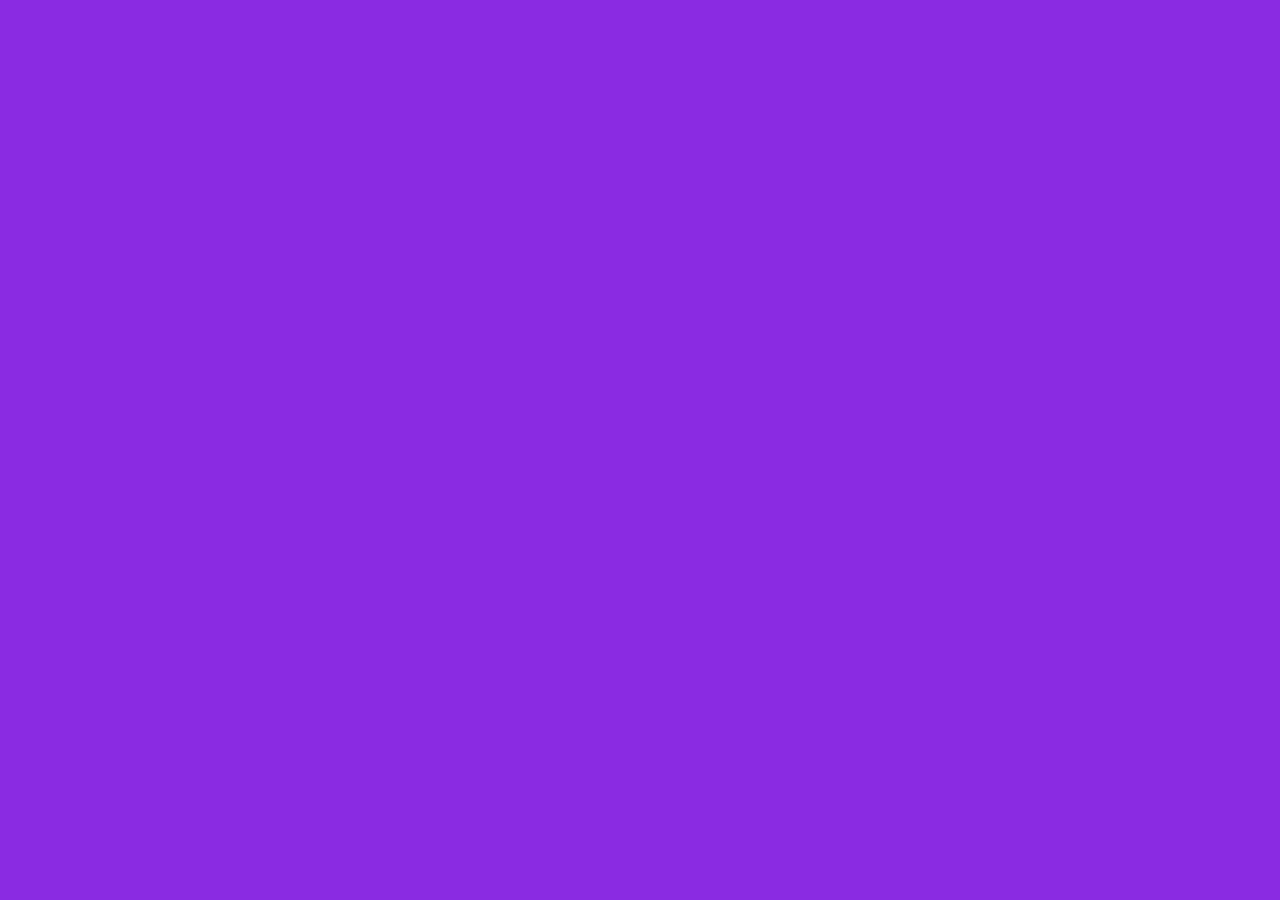
==== components/index.html @ e748ef74 "Define color palette" ====
<!DOCTYPE html>
<html lang="en">
  <head>
    <meta charset="UTF-8" />
    <meta http-equiv="X-UA-Compatible" content="IE=edge" />
    <meta name="viewport" content="width=device-width, initial-scale=1.0" />
    <link rel="stylesheet" href="../css/normalize.css" />
    <link rel="stylesheet" href="../css/style.css" />
    <title>Document</title>
  </head>
  <body></body>
</html>
---- css/style.css ----
body {
  background-color: blueviolet;
}
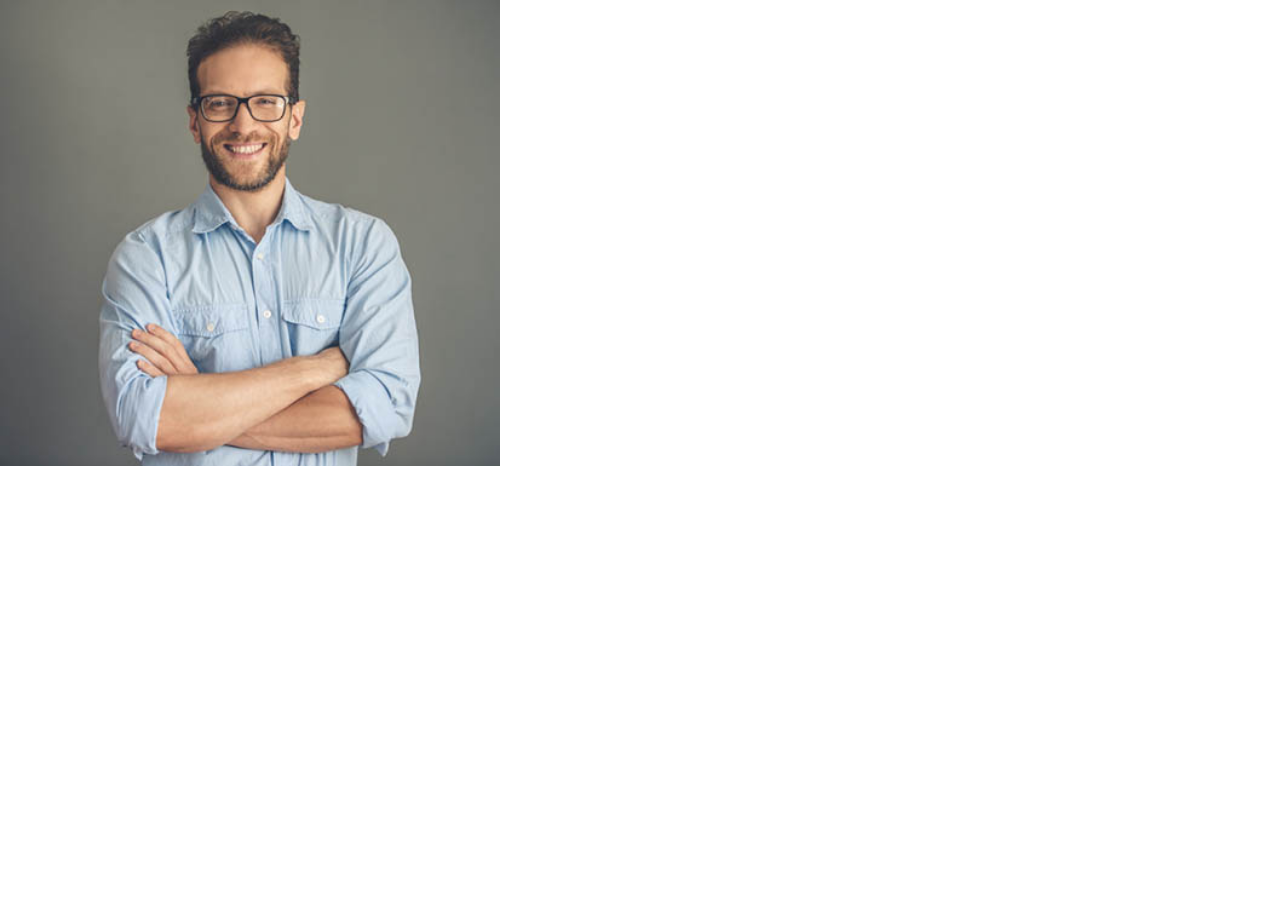
==== commit 42d92669: "hello" ====
--- a/components/index.html
+++ b/components/index.html
@@ -1,12 +1,14 @@
 <!DOCTYPE html>
 <html lang="en">
-  <head>
-    <meta charset="UTF-8" />
-    <meta http-equiv="X-UA-Compatible" content="IE=edge" />
-    <meta name="viewport" content="width=device-width, initial-scale=1.0" />
-    <link rel="stylesheet" href="../css/normalize.css" />
-    <link rel="stylesheet" href="../css/style.css" />
-    <title>Document</title>
-  </head>
-  <body></body>
+	<head>
+		<meta charset="UTF-8" />
+		<meta http-equiv="X-UA-Compatible" content="IE=edge" />
+		<meta name="viewport" content="width=device-width, initial-scale=1.0" />
+		<link rel="stylesheet" href="../css/normalize.css" />
+		<link rel="stylesheet" href="../css/style.css" />
+		<title>Document</title>
+	</head>
+	<body>
+		<img class="image" src="../image/testimonial.jpg" alt="human" />
+	</body>
 </html>
--- a/css/style.css
+++ b/css/style.css
@@ -1,3 +1,12 @@
-body {
-  background-color: blueviolet;
+:root {
+	--color-primary: #2584ff;
+	--color-secondaty: #00d9ff;
+	--color-accent: #ff3400;
+	--color-heading: #1b0760;
+	--color-body: #918ca4;
 }
+
+.image {
+	max-width: 500px;
+	width: 100%;
+}
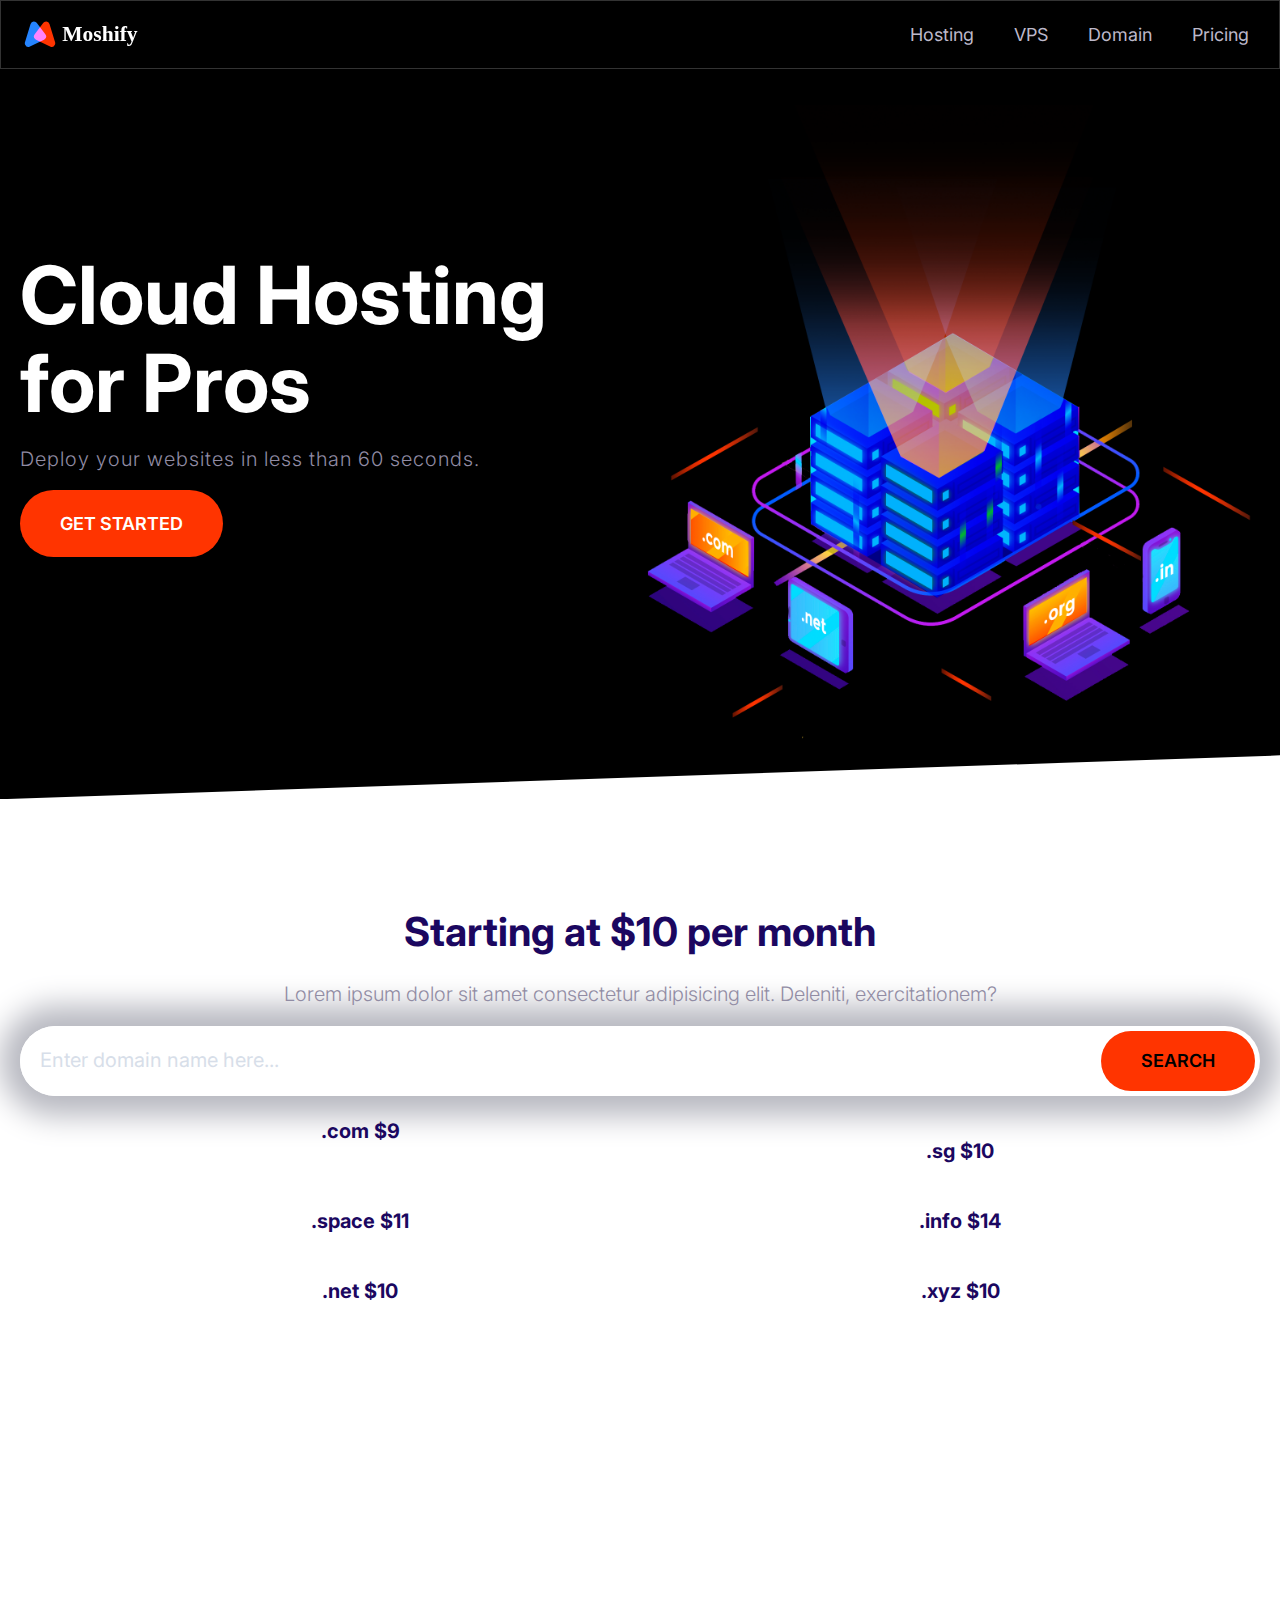
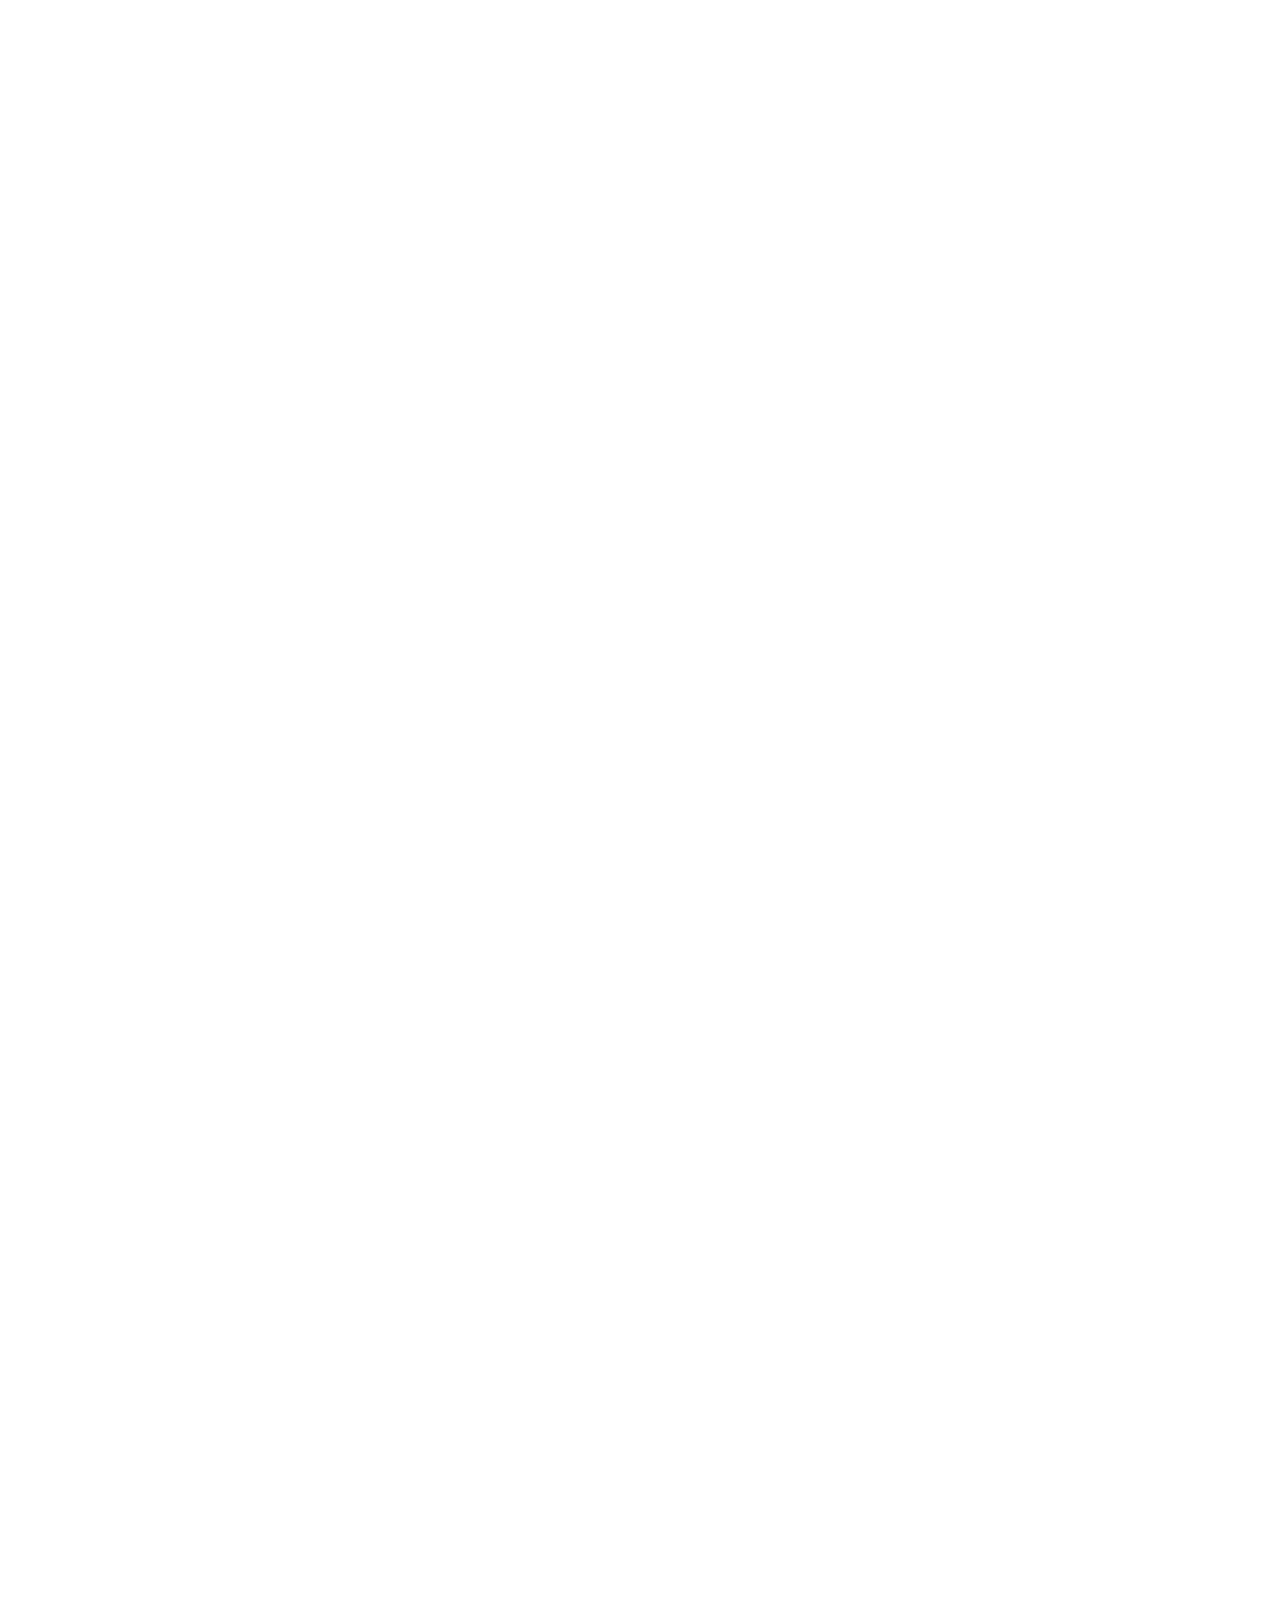
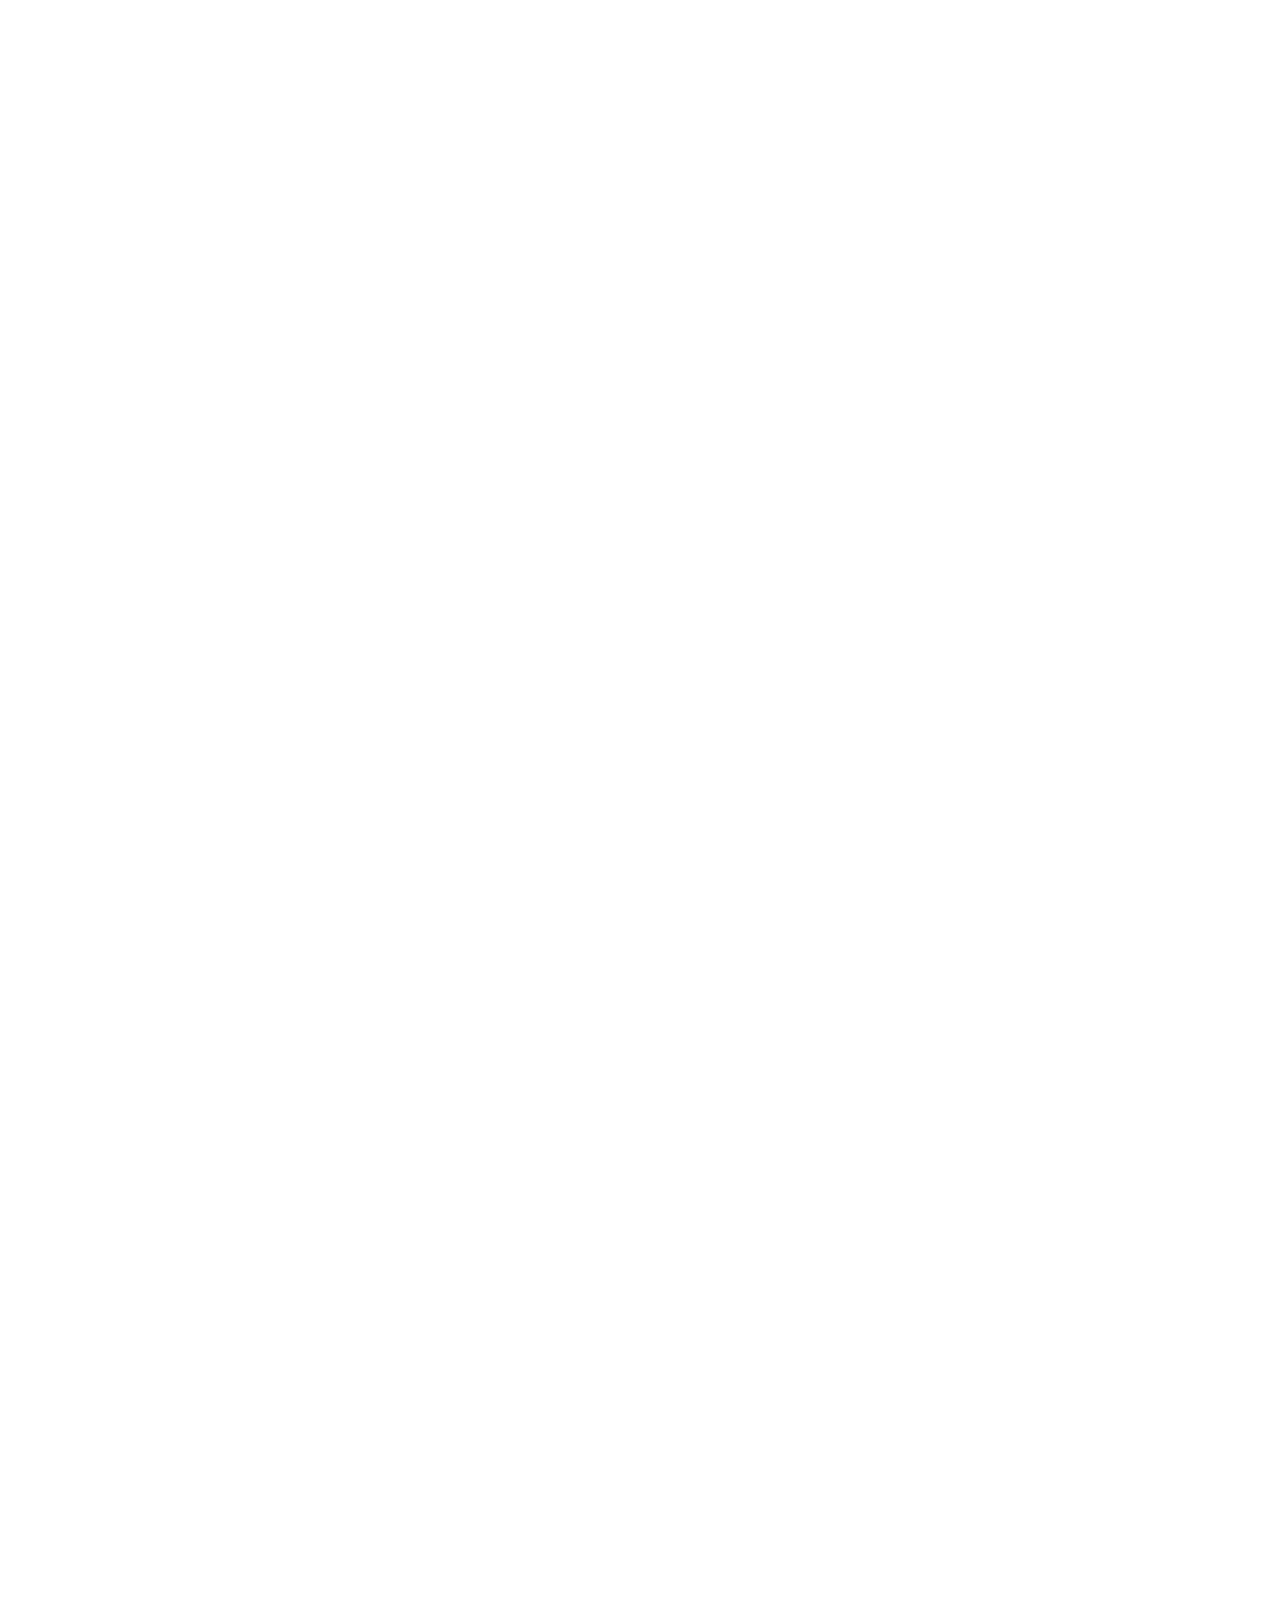
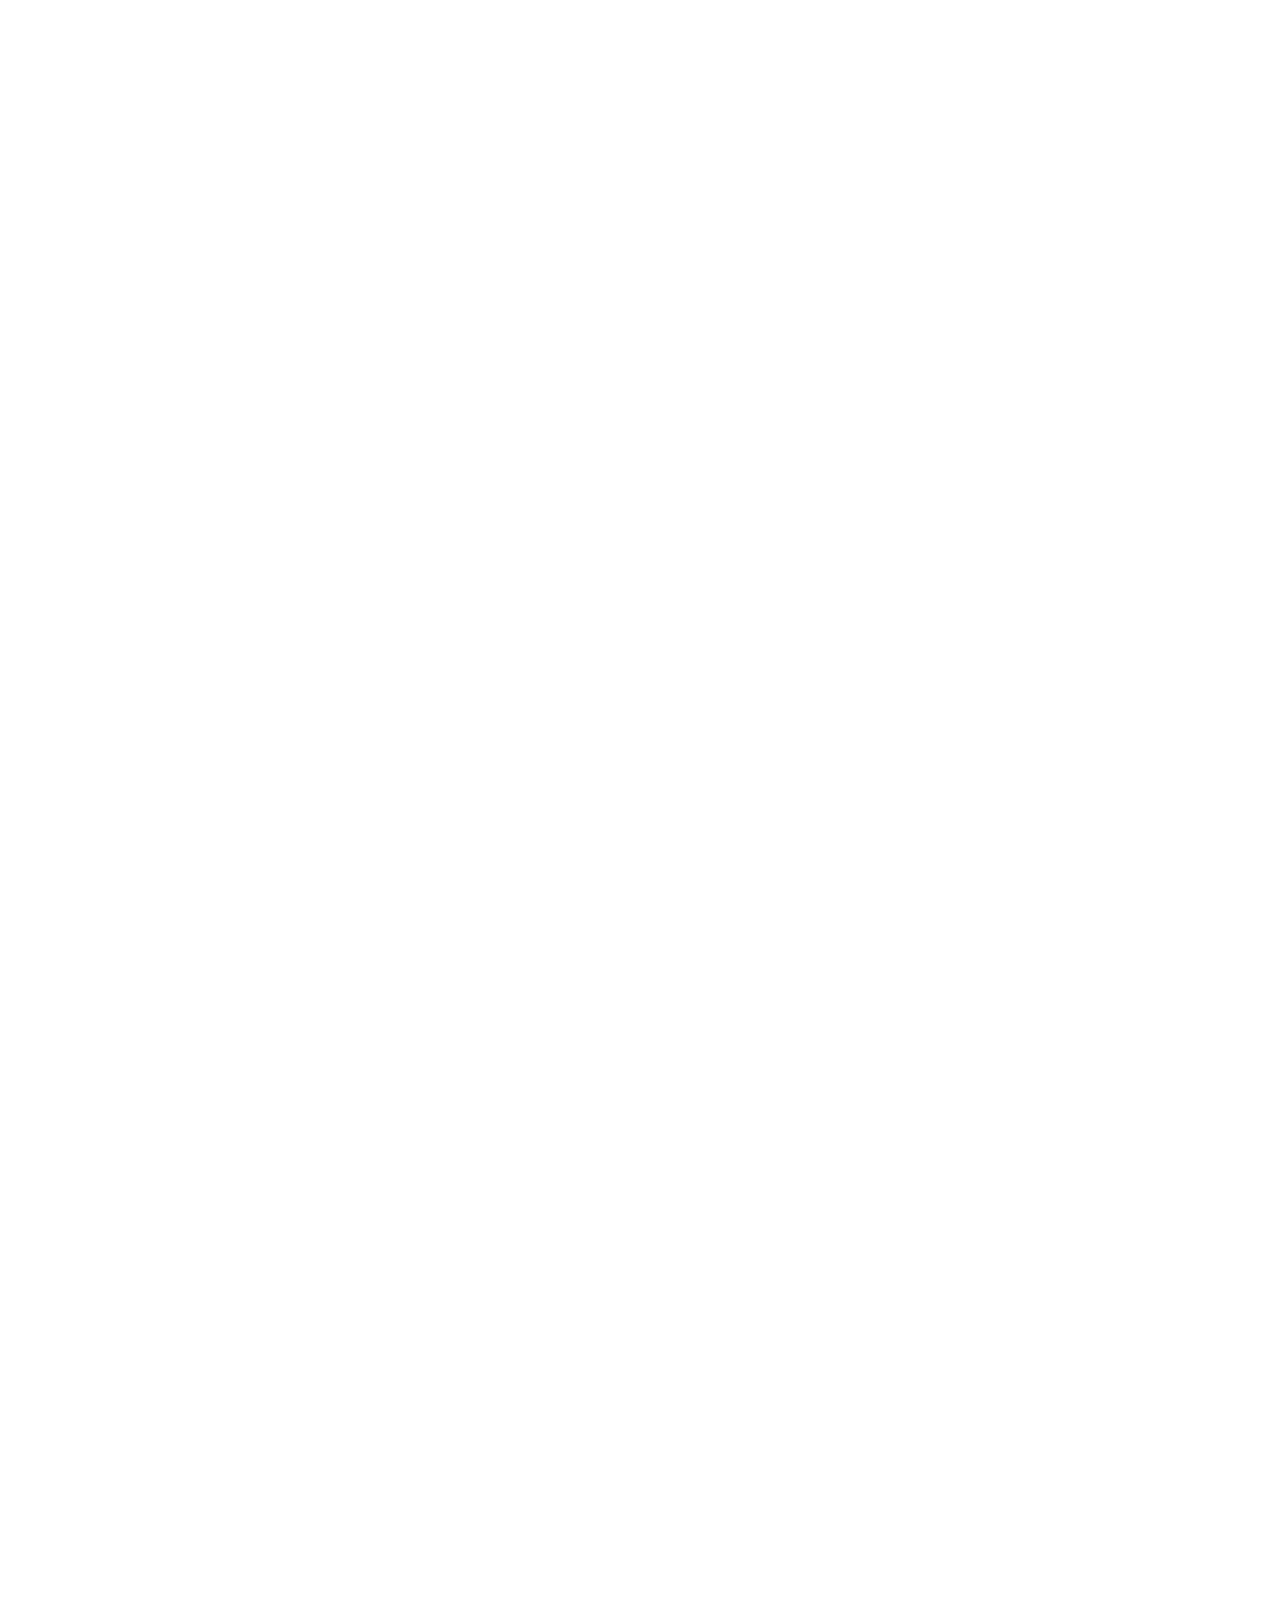
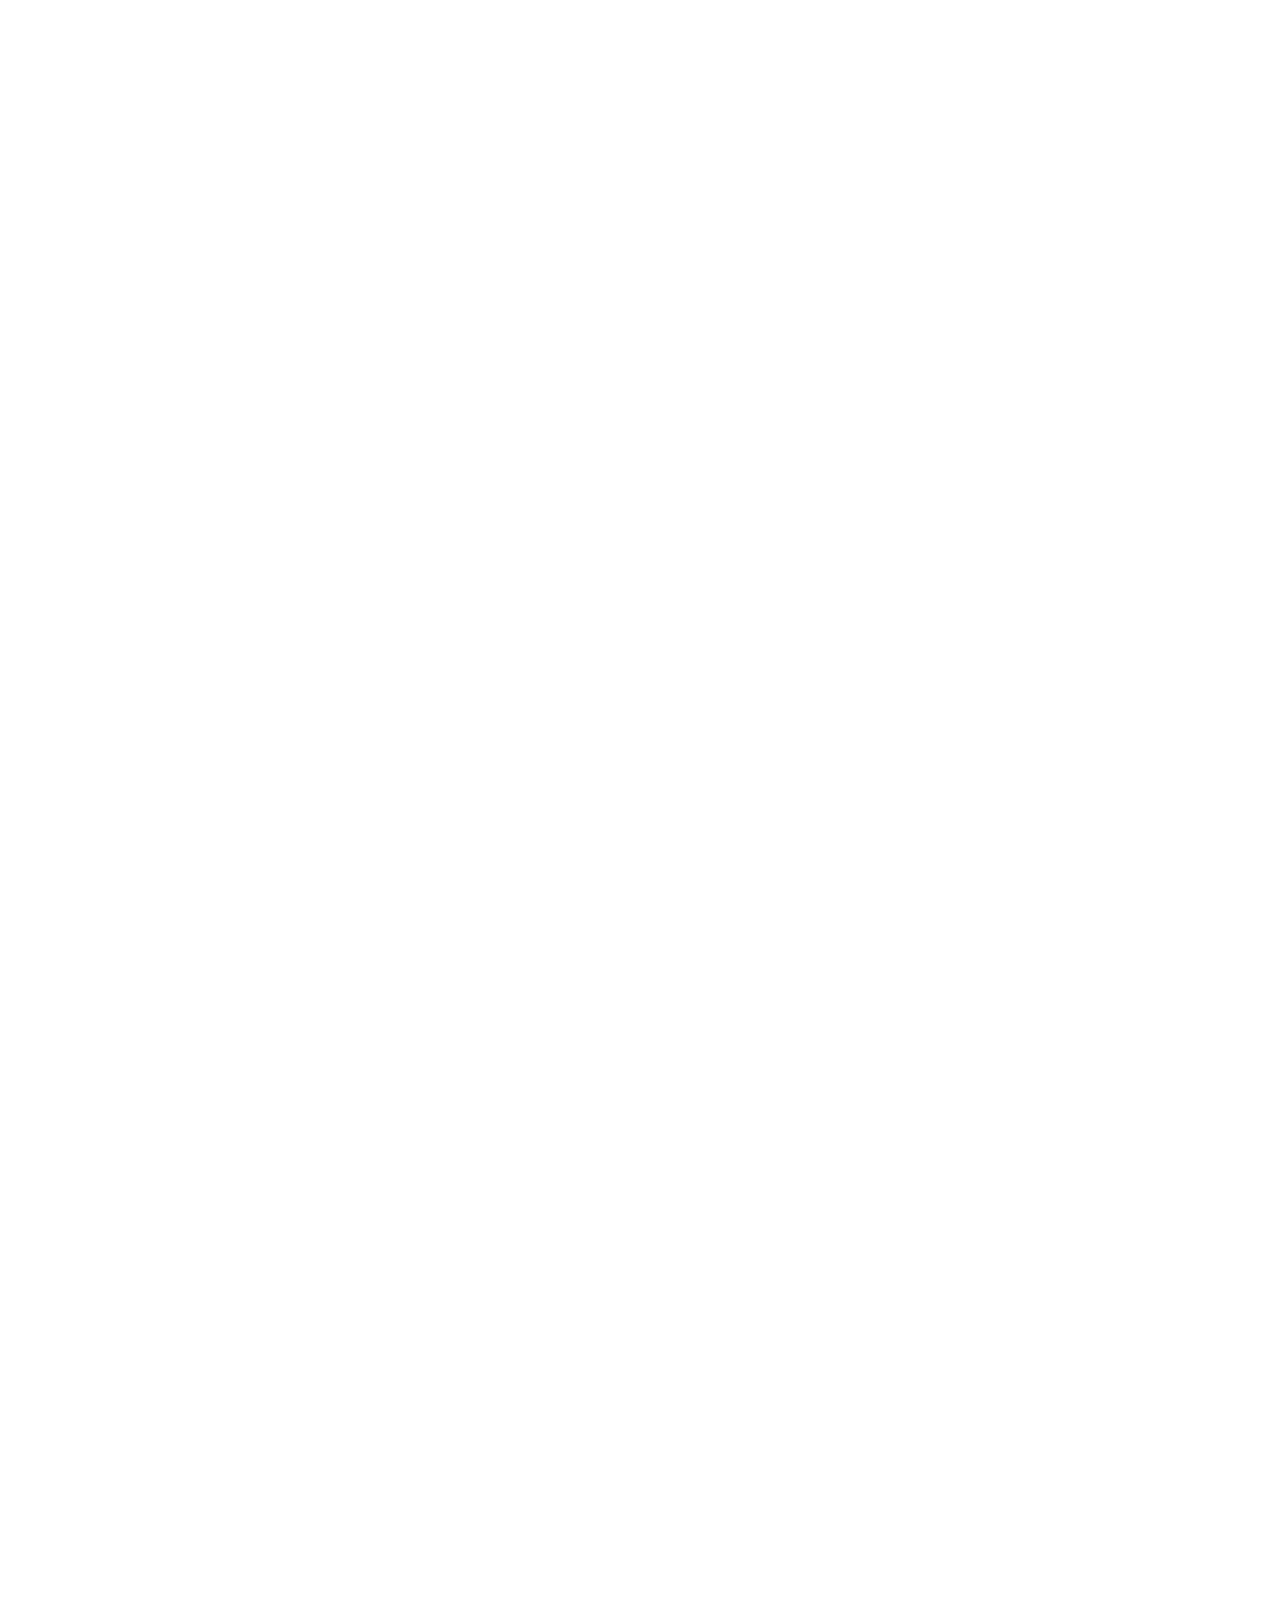
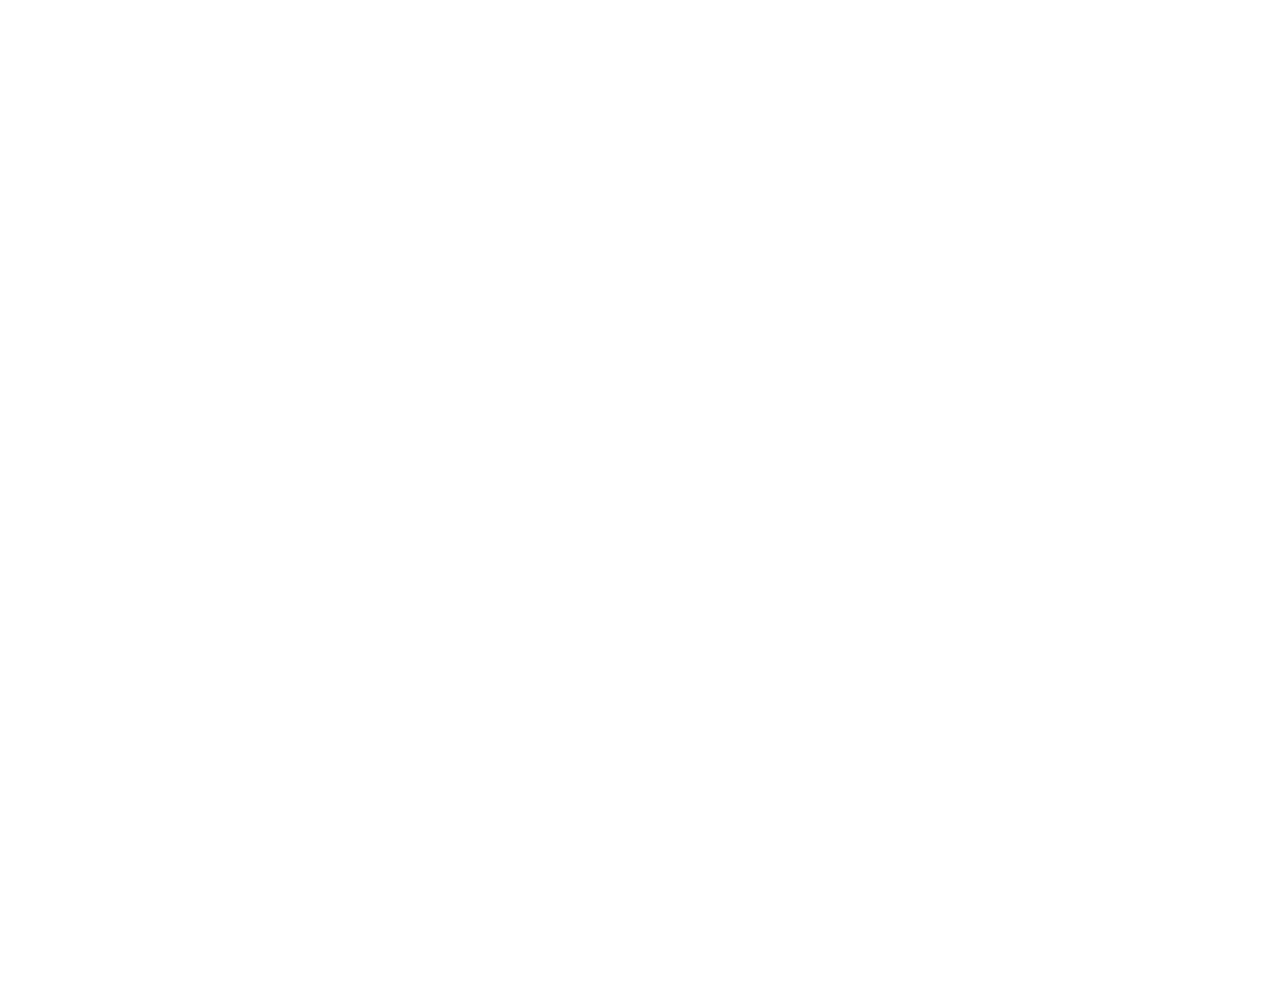
==== commit 91d5d7c9: "change" ====
--- a/components/index.html
+++ b/components/index.html
@@ -5,10 +5,69 @@
 		<meta http-equiv="X-UA-Compatible" content="IE=edge" />
 		<meta name="viewport" content="width=device-width, initial-scale=1.0" />
 		<link rel="stylesheet" href="../css/normalize.css" />
+		<link rel="preconnect" href="https://fonts.gstatic.com" />
+		<link
+			href="https://fonts.googleapis.com/css2?family=Inter:wght@100&display=swap"
+			rel="stylesheet"
+		/>
 		<link rel="stylesheet" href="../css/style.css" />
 		<title>Document</title>
 	</head>
 	<body>
-		<img class="image" src="../image/testimonial.jpg" alt="human" />
+		<div class="collapsible">
+			<header class="header-container">
+				<div class="header-inner-container collapsible">
+					<img src="../icons/logo.svg" alt="logo icon" class="image"></img>
+					<svg class="icon menu">
+									 <use xlink:href="../icons/sprite.svg#menu"></use>
+							</svg>
+					<ul class="list">
+						<li class='list-item'><a href="">Hosting</a></li>
+						<li class='list-item'><a href="">VPS</a></li>
+						<li class='list-item'><a href="">Domain</a></li>
+						<li class='list-item last'><a href="">Pricing</a></li>
+					</ul>
+				</div>
+			</header>
+		</div>
+		<section class="containerone">
+			<div class="containerone-inner">
+				<header class='containerone-header'>
+					<h6 class='h6-color'>Cloud Hosting for Pros</h6>
+					<h2 class='h2-color'>Deploy your websites in less than 60 seconds.</h2>
+					<a class="btn btn-accent btn-font" href="#">Get started</a>
+				</header>
+				<img class='containerone-image'src="../image/banner.png" alt="">
+			</div>
+		</section>
+		<section class="containertwo">
+			<header class="containertwo-header">
+				<h4 class="h4-color">Starting at $10 per month</h4>
+				<h2 class="h2-color">
+				Lorem ipsum dolor sit amet consectetur adipisicing elit. Deleniti, exercitationem?
+
+				</h2>
+				
+					<div class="input-group">
+						<input placeholder="Enter domain name here...
+						" type="text" class="input">
+					</input>
+					<button class="btn btn-accent">
+									   Search
+					</button>
+				</div>
+				<ul class="containertwo-list">
+					<div class="">
+						<li class="containertwo-list-item">.com $9</li>
+					</div>
+					<li class="containertwo-list-item">.sg $10</li>
+					<li class="containertwo-list-item">.space $11</li>
+					<li class="containertwo-list-item">.info $14</li>
+					<li class="containertwo-list-item">.net $10</li>
+					<li class="containertwo-list-item">.xyz $10</li>
+				</ul>
+			</header>
+		</section>
+		<script src="../js/main.js"></script>
 	</body>
 </html>
--- a/css/style.css
+++ b/css/style.css
@@ -1,12 +1,238 @@
 :root {
-	--color-primary: #2584ff;
+	--color-hello: #2584ff;
 	--color-secondaty: #00d9ff;
 	--color-accent: #ff3400;
 	--color-heading: #1b0760;
 	--color-body: #918ca4;
 }
+*,
+*::before,
+*::after {
+	box-sizing: border-box;
+}
+html {
+	font-size: 62.5%;
+}
+body {
+	font-size: 2rem;
+	line-height: 1.5;
+	font-family: Inter, Arial, Helvetica, sans-serif;
+	height: 1000vh;
+}
 
+h1 {
+	font-size: 1.6rem;
+}
+h2 {
+	font-size: 2rem;
+}
+h3 {
+	font-size: 3rem;
+}
+h4 {
+	font-size: 4rem;
+}
+h5 {
+	font-size: 5rem;
+}
+h6 {
+	font-size: 6rem;
+}
+.btn {
+	border-radius: 4rem;
+	border: 0;
+	cursor: pointer;
+	font-size: 1.8rem;
+	font-weight: 600;
+	opacity: 1;
+	outline: none;
+	padding: 2rem 4rem;
+	text-decoration: none;
+	text-transform: uppercase;
+	text-align: center;
+}
+.btn:hover {
+	opacity: 0.9;
+}
+.btn-accent {
+	background-color: var(--color-accent);
+}
+.btn-flex {
+	display: inline-flex;
+	align-items: center;
+}
+.btn-block {
+	width: 100%;
+	display: inline-block;
+}
+.btn .icon {
+	margin-top: 1px;
+	width: 2rem;
+	height: 2rem;
+	padding-right: 1rem;
+}
+a {
+	text-decoration: none;
+}
+.icon {
+	width: 45px;
+	height: 45px;
+}
+/* header Section */
+.header-container {
+	padding: 1rem;
+	background-color: #000;
+	border: 1px solid #333;
+}
+.header-inner-container {
+	display: flex;
+	justify-content: space-between;
+}
+.list {
+	display: flex;
+	justify-content: center;
+	margin: 0;
+}
+.list-item {
+	padding: 1rem 2rem;
+	font-size: 1.8rem;
+}
+.list-item a {
+	color: #bdb9cb;
+	font-size: 1.8rem;
+}
+.list-item a:hover {
+	color: #fff;
+}
 .image {
-	max-width: 500px;
+	width: 150px;
+}
+.menu {
+	fill: #fff;
+	display: none;
+}
+@media screen and (max-width: 768px) {
+	.header-inner-container {
+		flex-wrap: wrap;
+	}
+	.list {
+		width: 100%;
+		flex-direction: column;
+		padding: 0;
+	}
+	.list-item {
+		border-bottom: 1px solid #222122;
+	}
+	.last {
+		border: 0;
+	}
+	.menu {
+		opacity: 0.5;
+		display: block;
+	}
+	.collapsible .list {
+		max-height: 0;
+		overflow: hidden;
+		transition: max-height 0.2s;
+	}
+	.collapsible--expanded .list {
+		max-height: 100vh;
+	}
+	.collapsible--expanded .header-container {
+		border: 0;
+	}
+}
+/* Section 1*/
+.containerone {
+	padding: 5rem 2rem 6rem;
+	background-color: #000;
+	clip-path: polygon(0 0, 100% 0, 100% 94%, 0% 100%);
+}
+.containerone-inner {
+	display: grid;
+	grid-template-columns: 1fr;
+}
+.containerone-header {
+	text-align: center;
+}
+.h6-color {
+	color: #fff;
+	margin: 0;
+}
+.h2-color {
+	color: var(--color-body);
+	letter-spacing: 1px;
+	font-weight: 300;
+}
+.btn-font {
+	color: #fff;
+	display: inline-block;
+}
+.containerone-image {
 	width: 100%;
 }
+@media screen and (min-width: 768px) {
+	.containerone {
+		padding: 0 2rem 6rem;
+	}
+	.containerone-inner {
+		grid-template-columns: repeat(2, 1fr);
+		align-items: center;
+	}
+
+	.containerone-header {
+		text-align: left;
+	}
+	.h6-color {
+		font-size: 8rem;
+		line-height: 1.1;
+	}
+}
+/* section 2*/
+.containertwo {
+	padding: 5rem 2rem;
+}
+.containertwo-header {
+	text-align: center;
+}
+.h4-color {
+	color: var(--color-heading);
+	margin-bottom: 0;
+}
+.containertwo .h2-color {
+	letter-spacing: 0;
+}
+.input-group {
+	display: flex;
+	justify-content: space-between;
+	border-radius: 4rem;
+	overflow: hidden;
+	box-shadow: 0 0 30px 20px rgb(183, 184, 192);
+}
+.input {
+	border: 0;
+	outline: none;
+	padding: 2rem;
+}
+.input-group .btn {
+	margin: 0.5rem;
+}
+::placeholder {
+	color: rgb(215, 222, 233);
+}
+.containertwo-list {
+	list-style: none;
+	display: grid;
+	grid-template-columns: repeat(2, 1fr);
+}
+.containertwo-list-item {
+	margin: 2rem;
+	color: var(--color-heading);
+	font-weight: bold;
+	display: inline;
+}
+.badge {
+	padding: 1rem;
+	background-color: var(--color-secondaty);
+	border-radius: 5rem;
+}
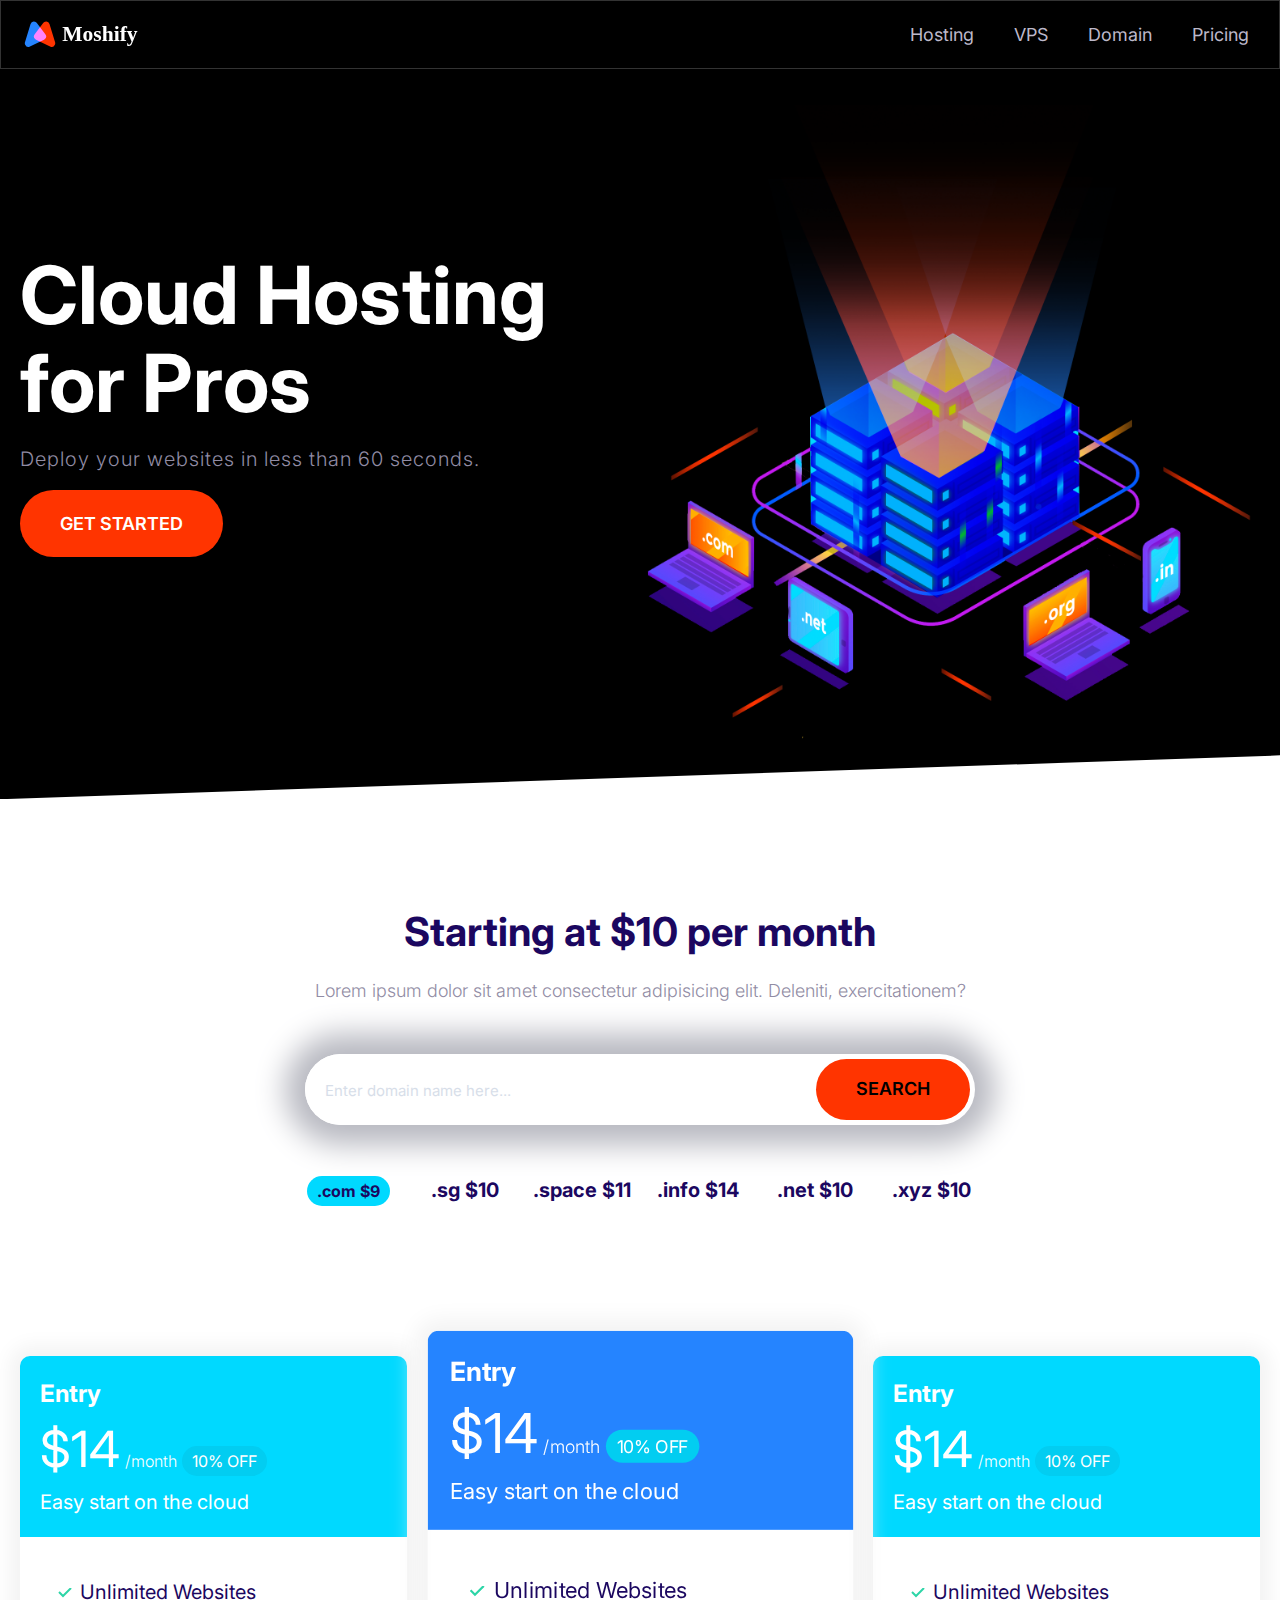
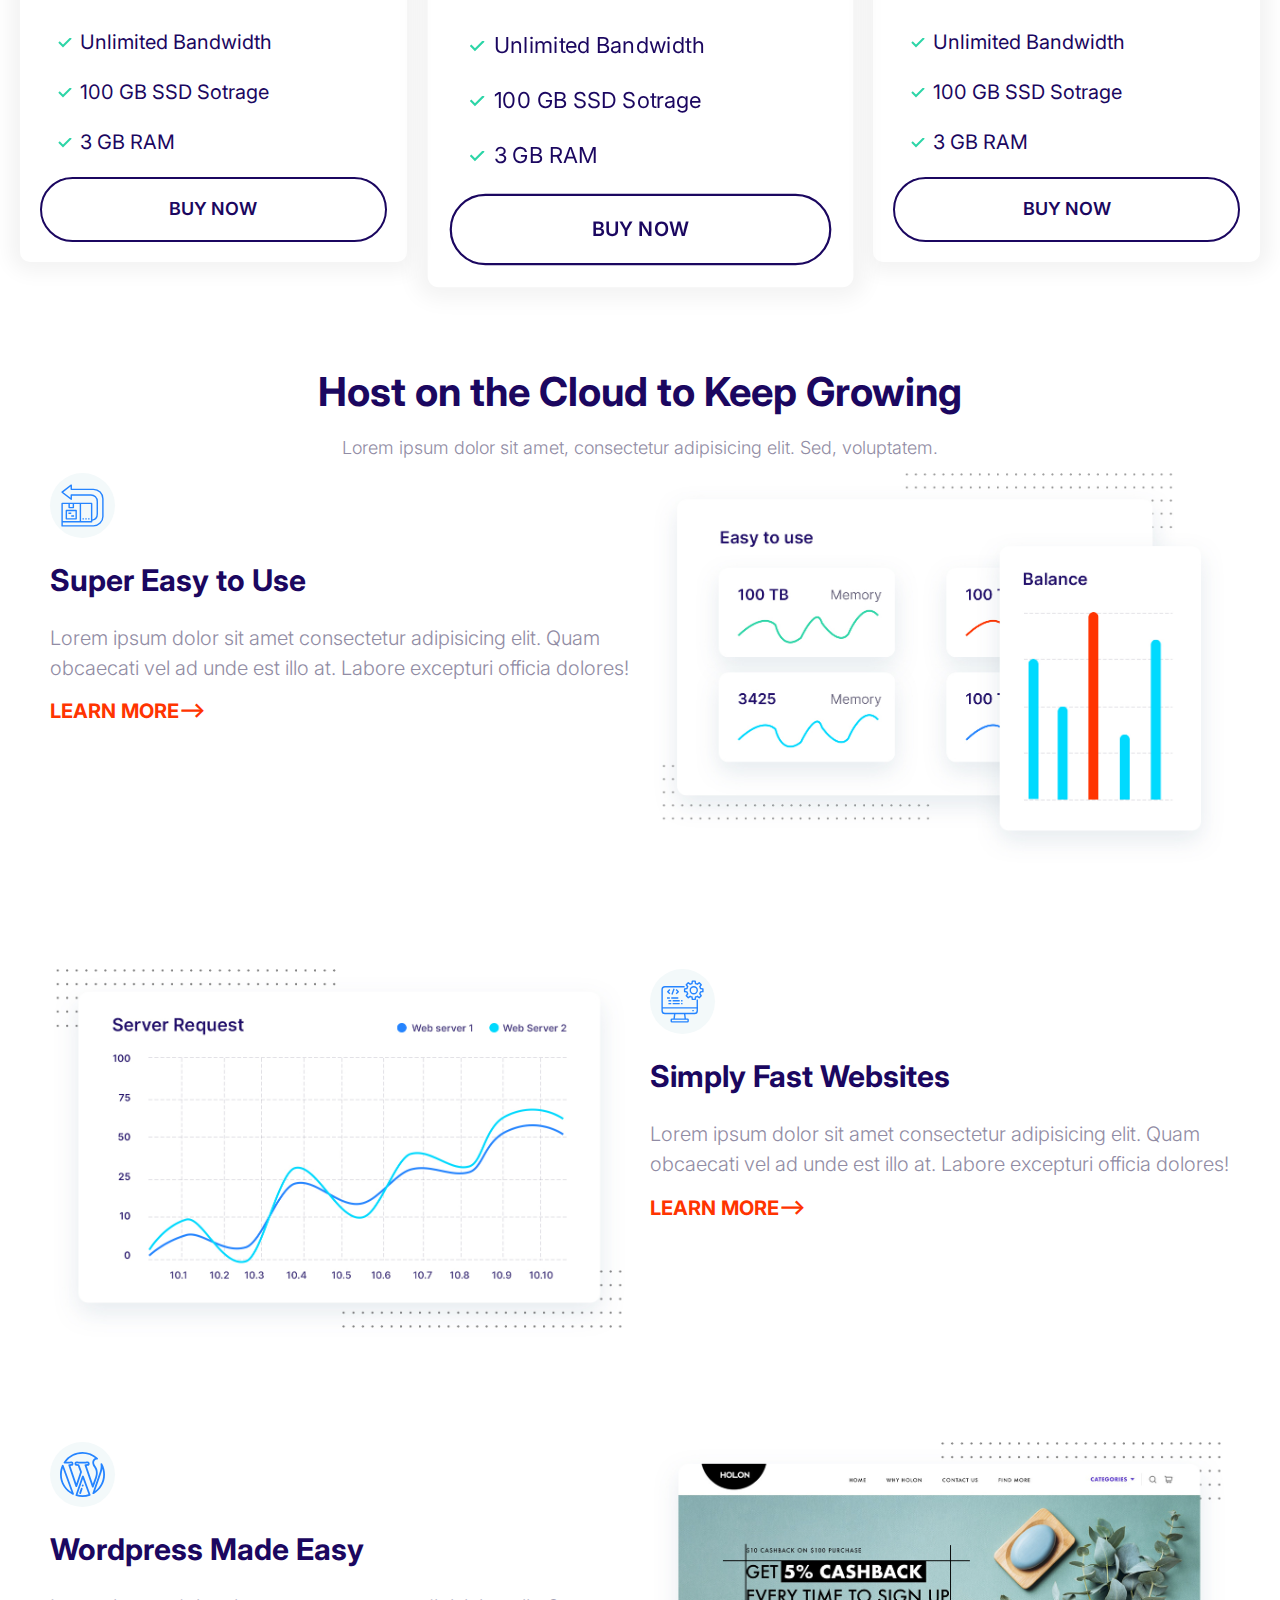
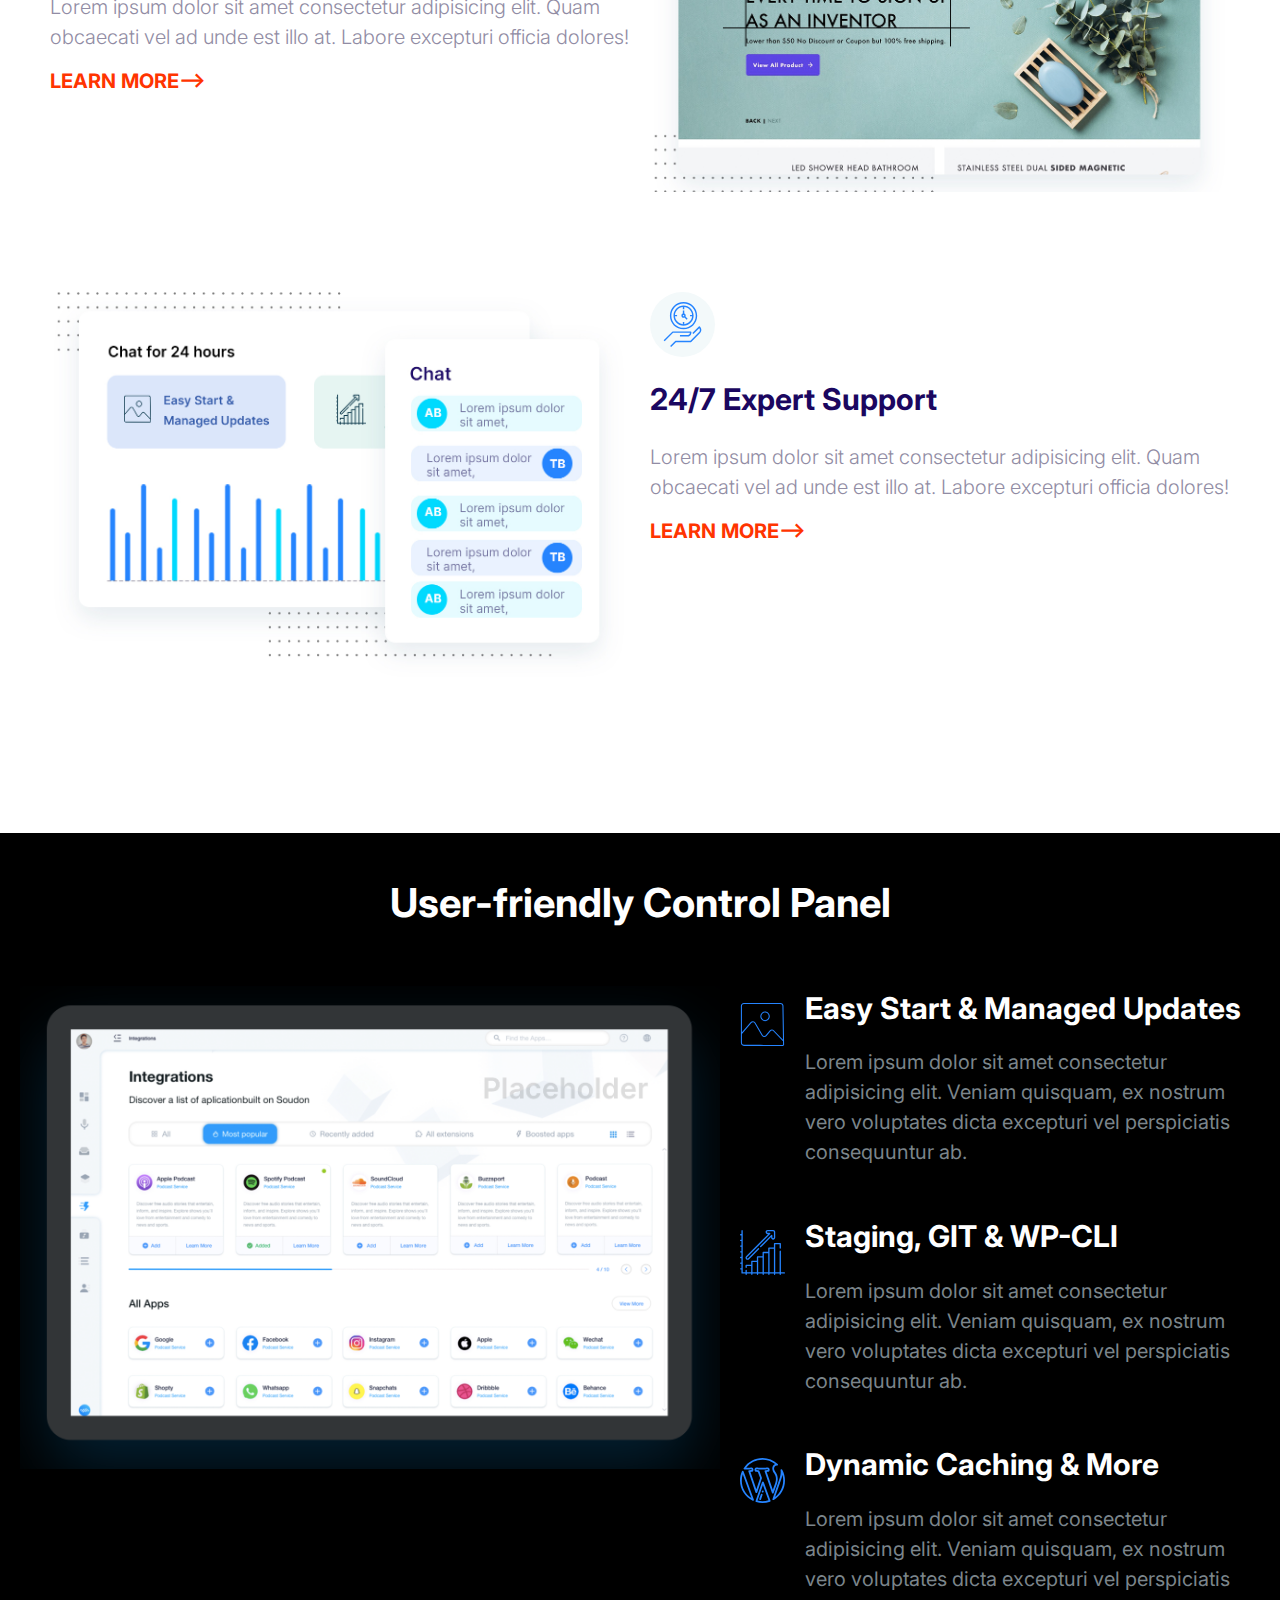
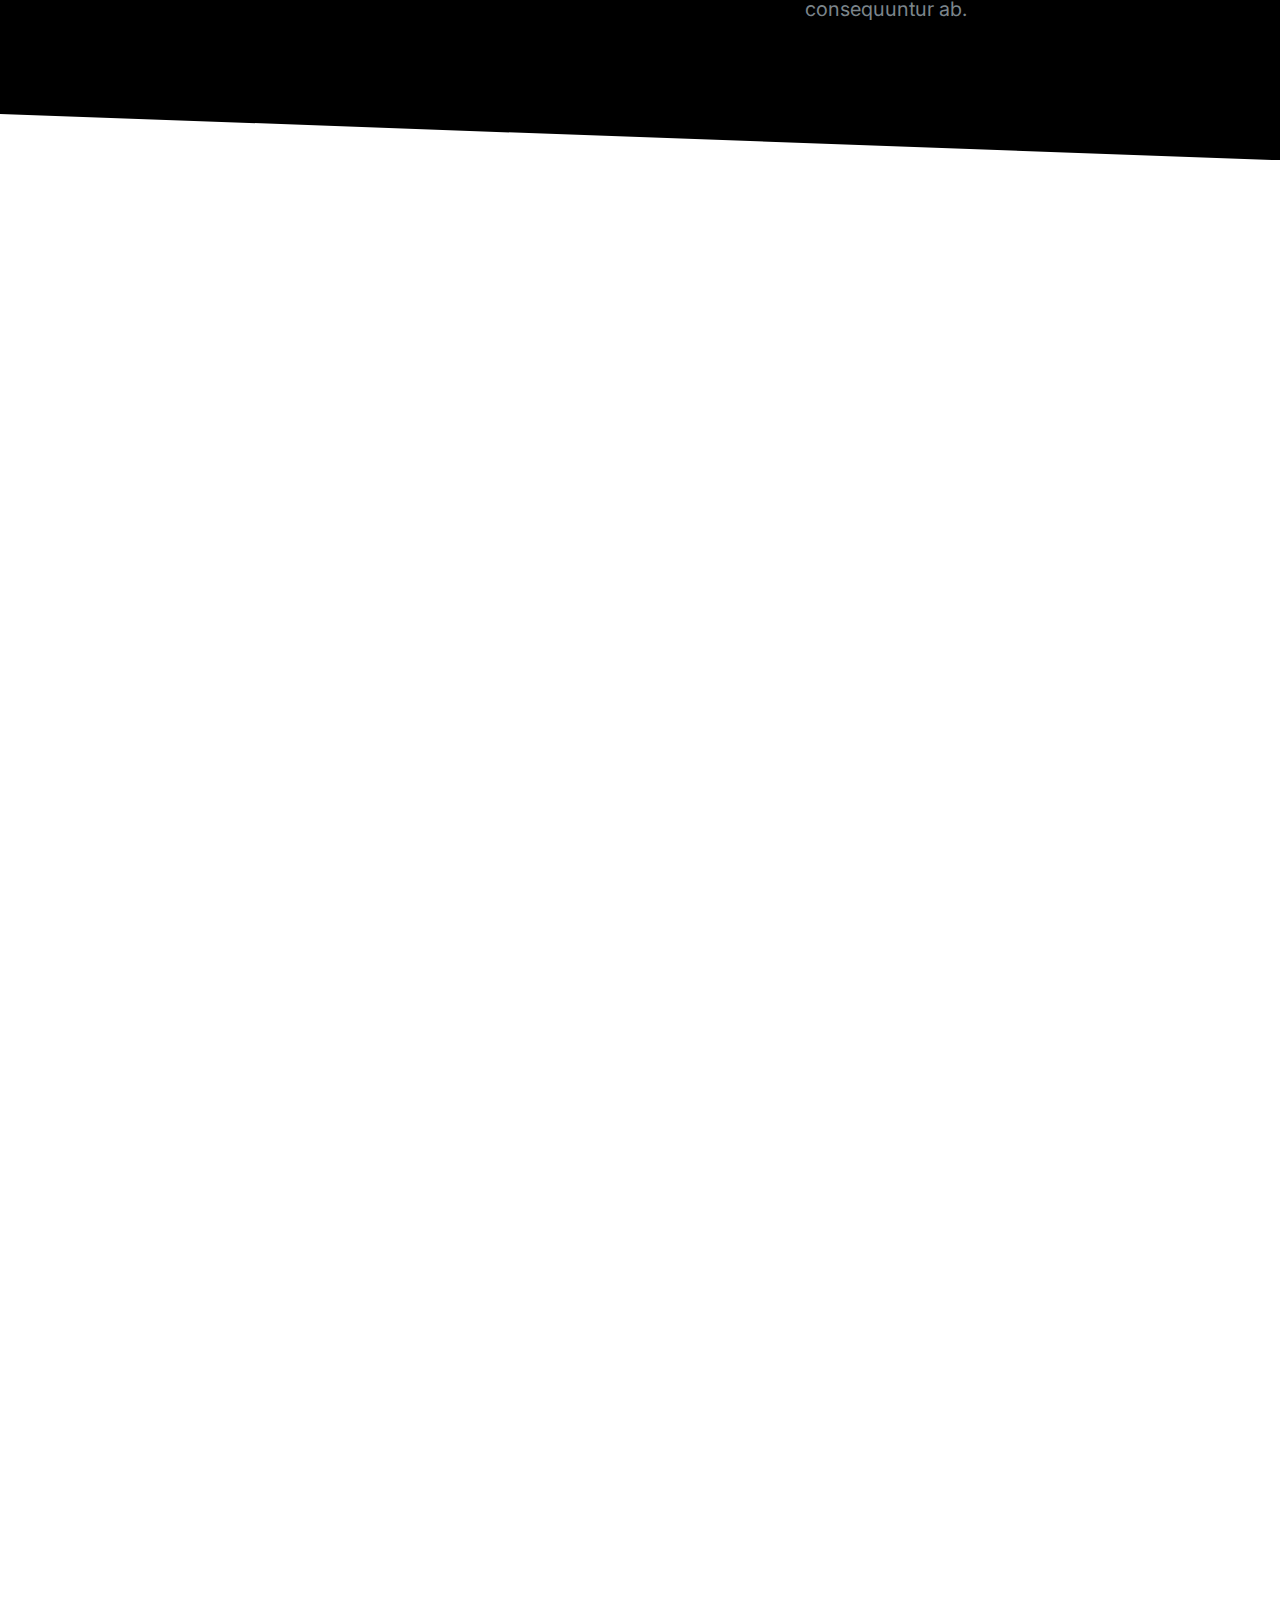
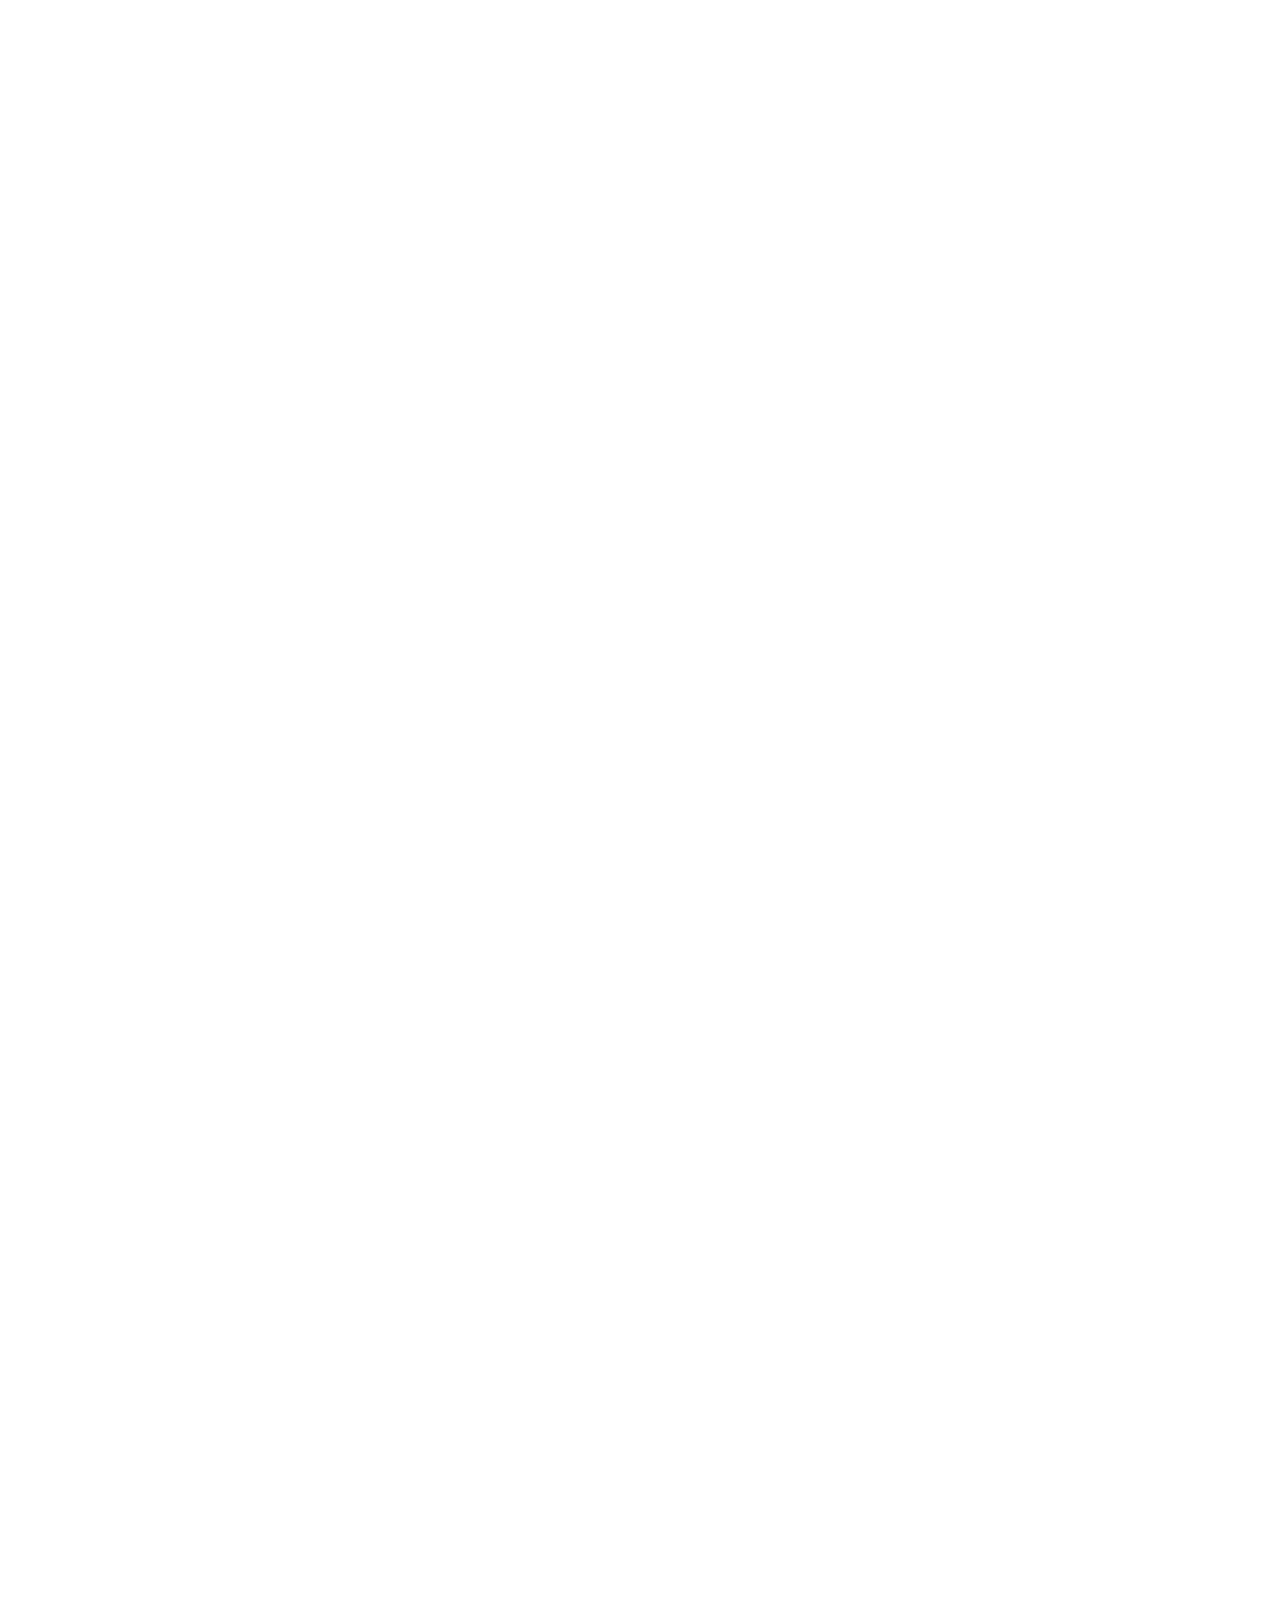
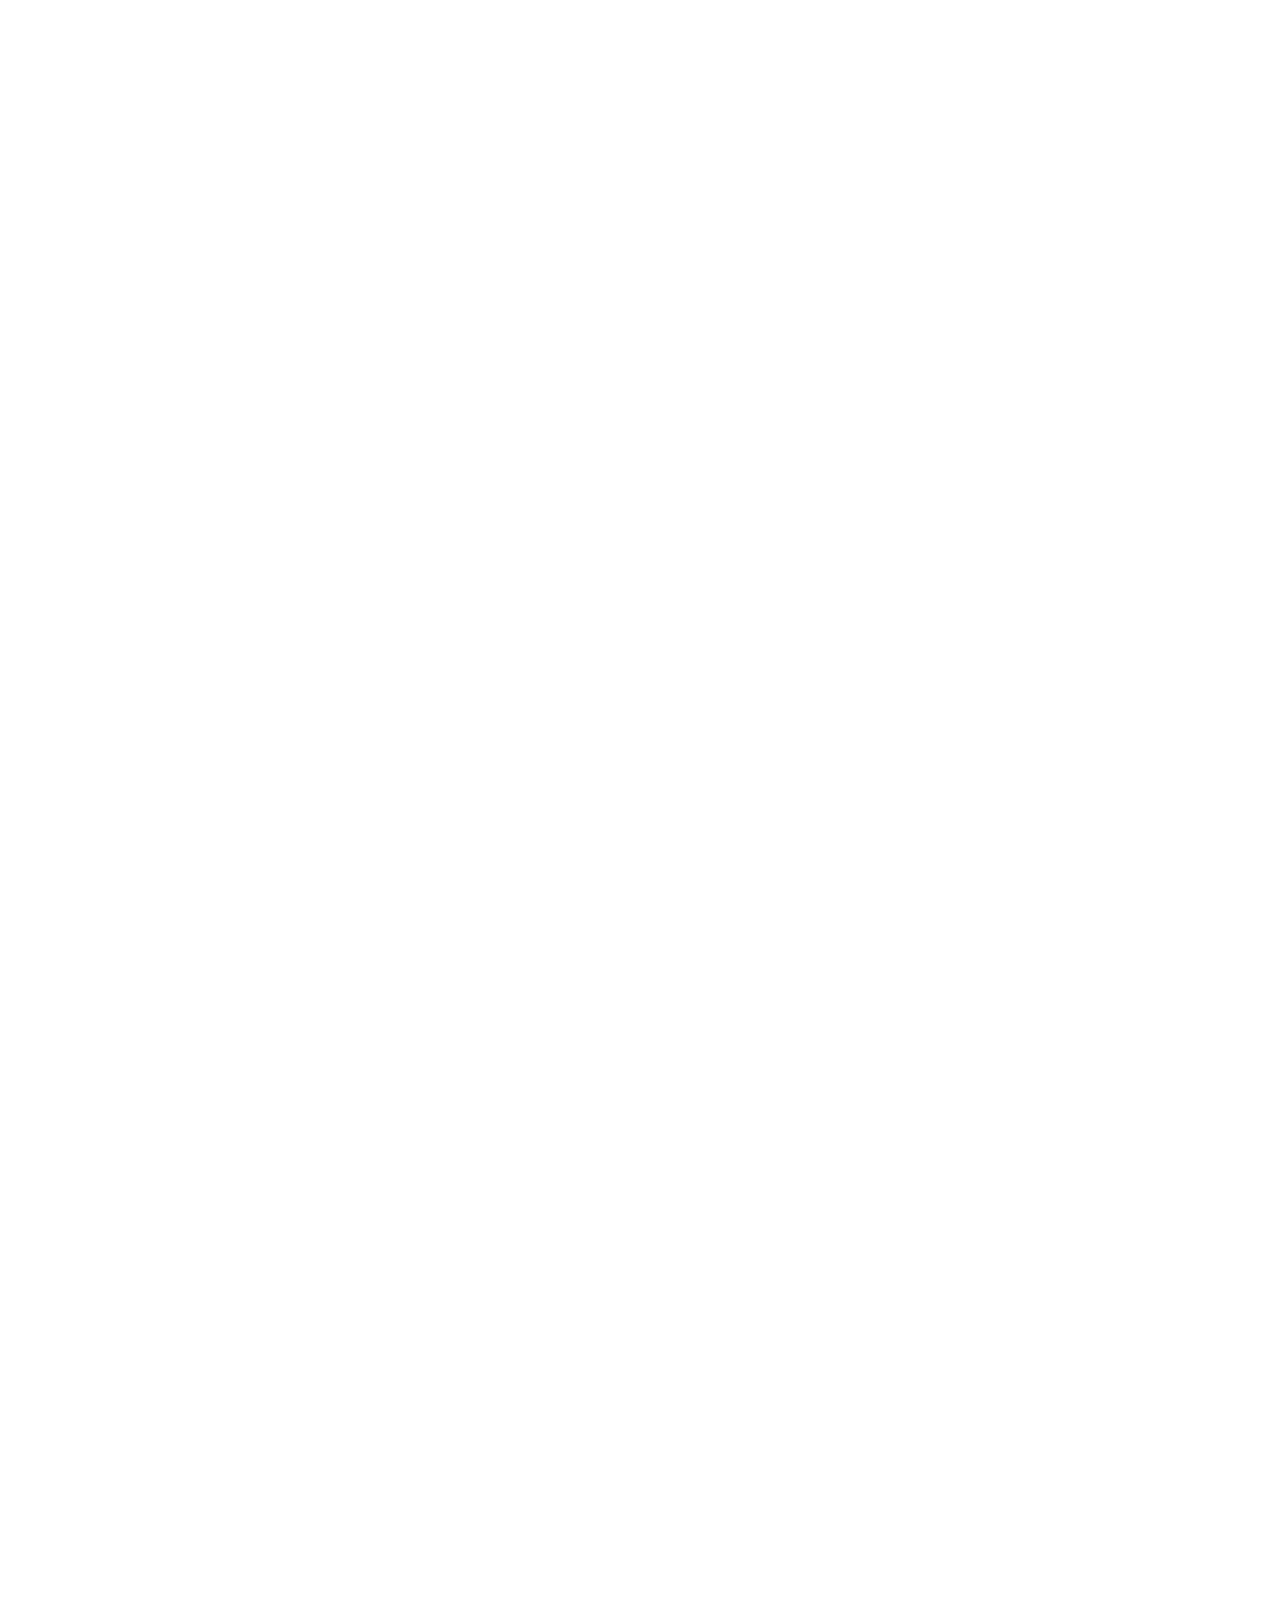
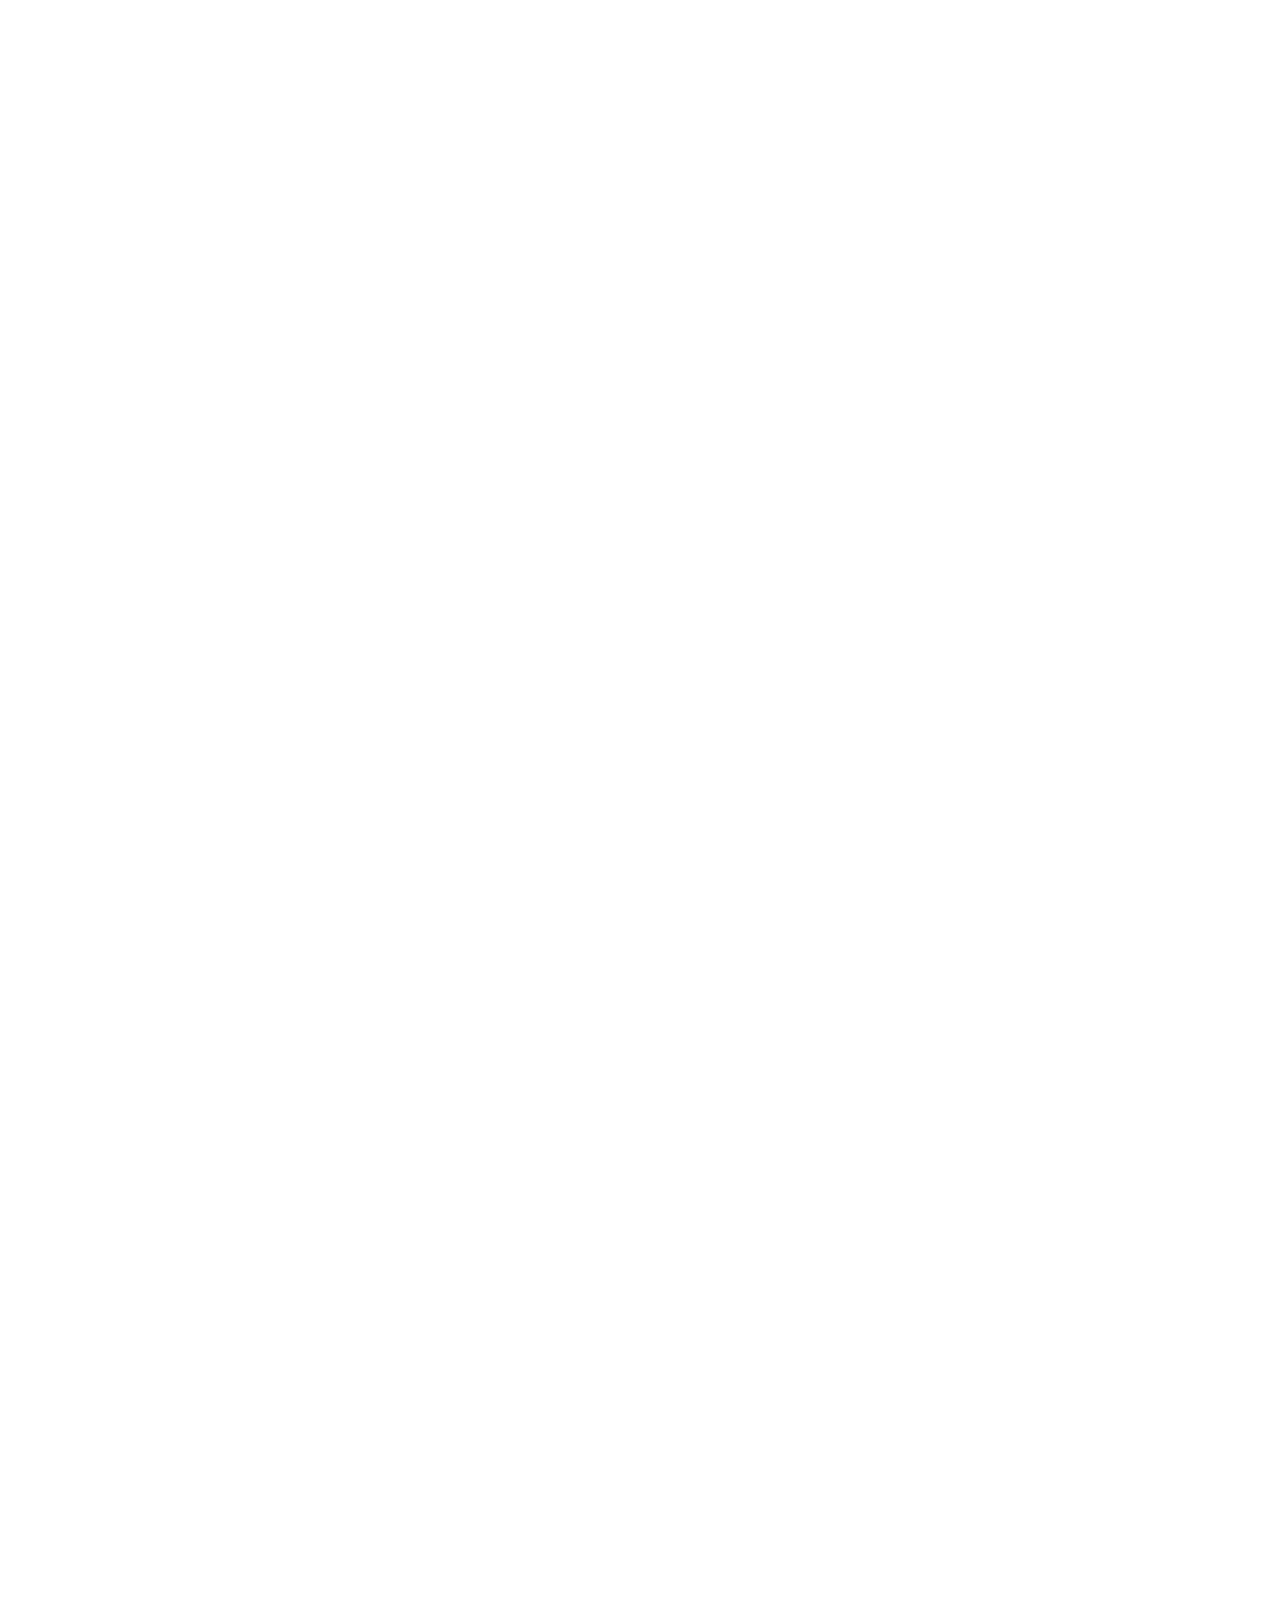
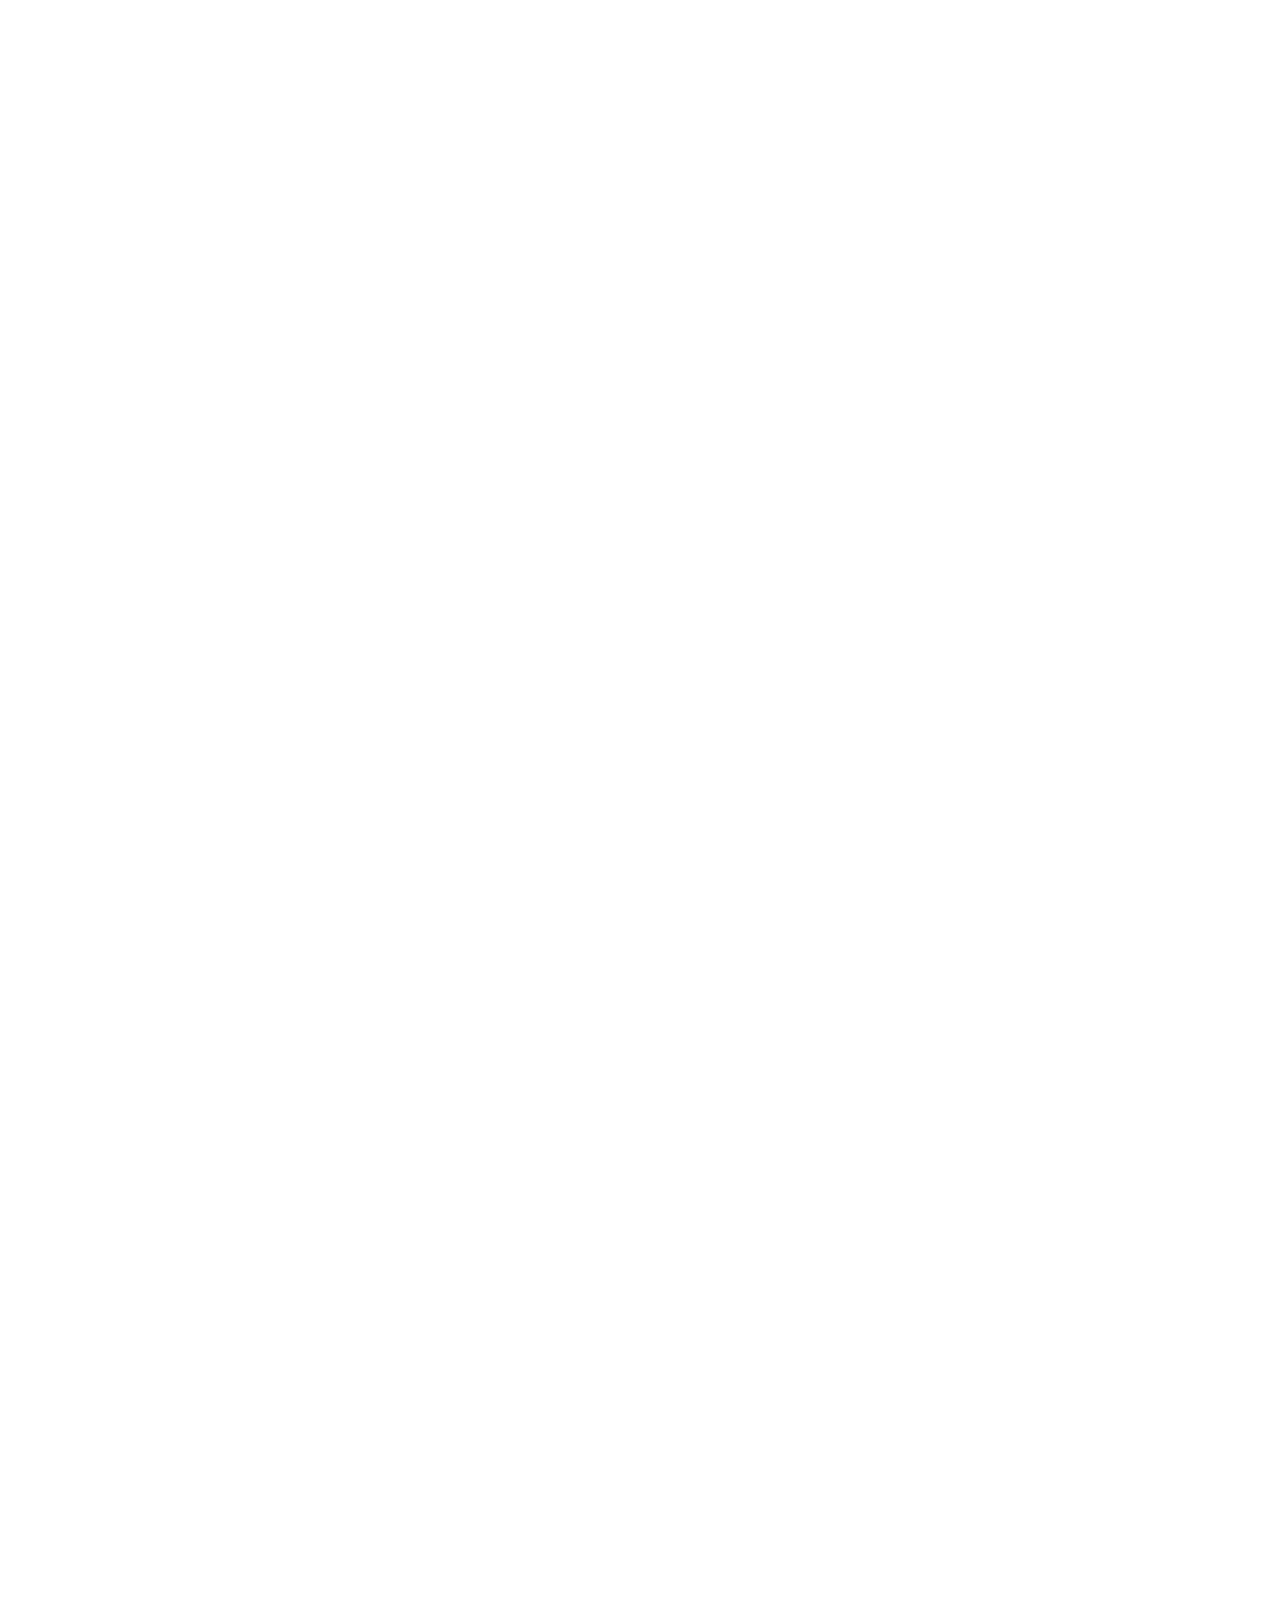
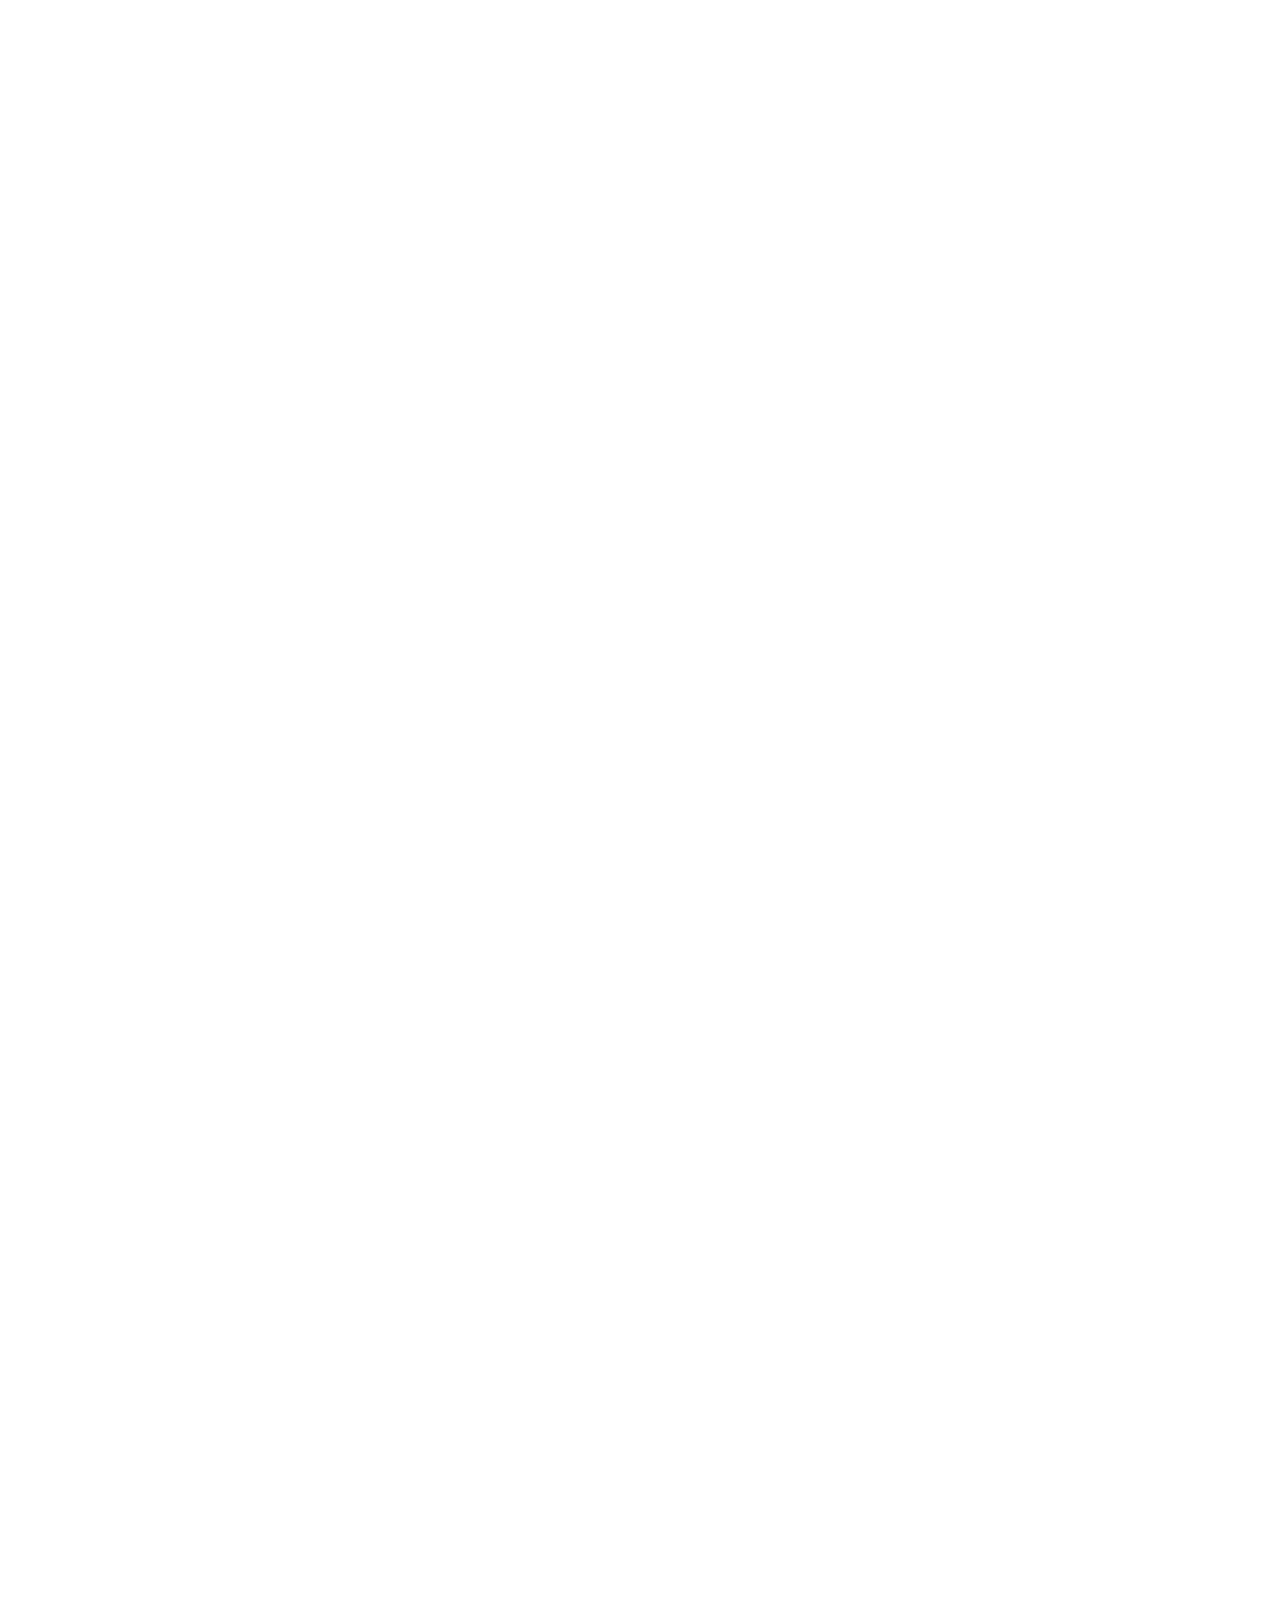
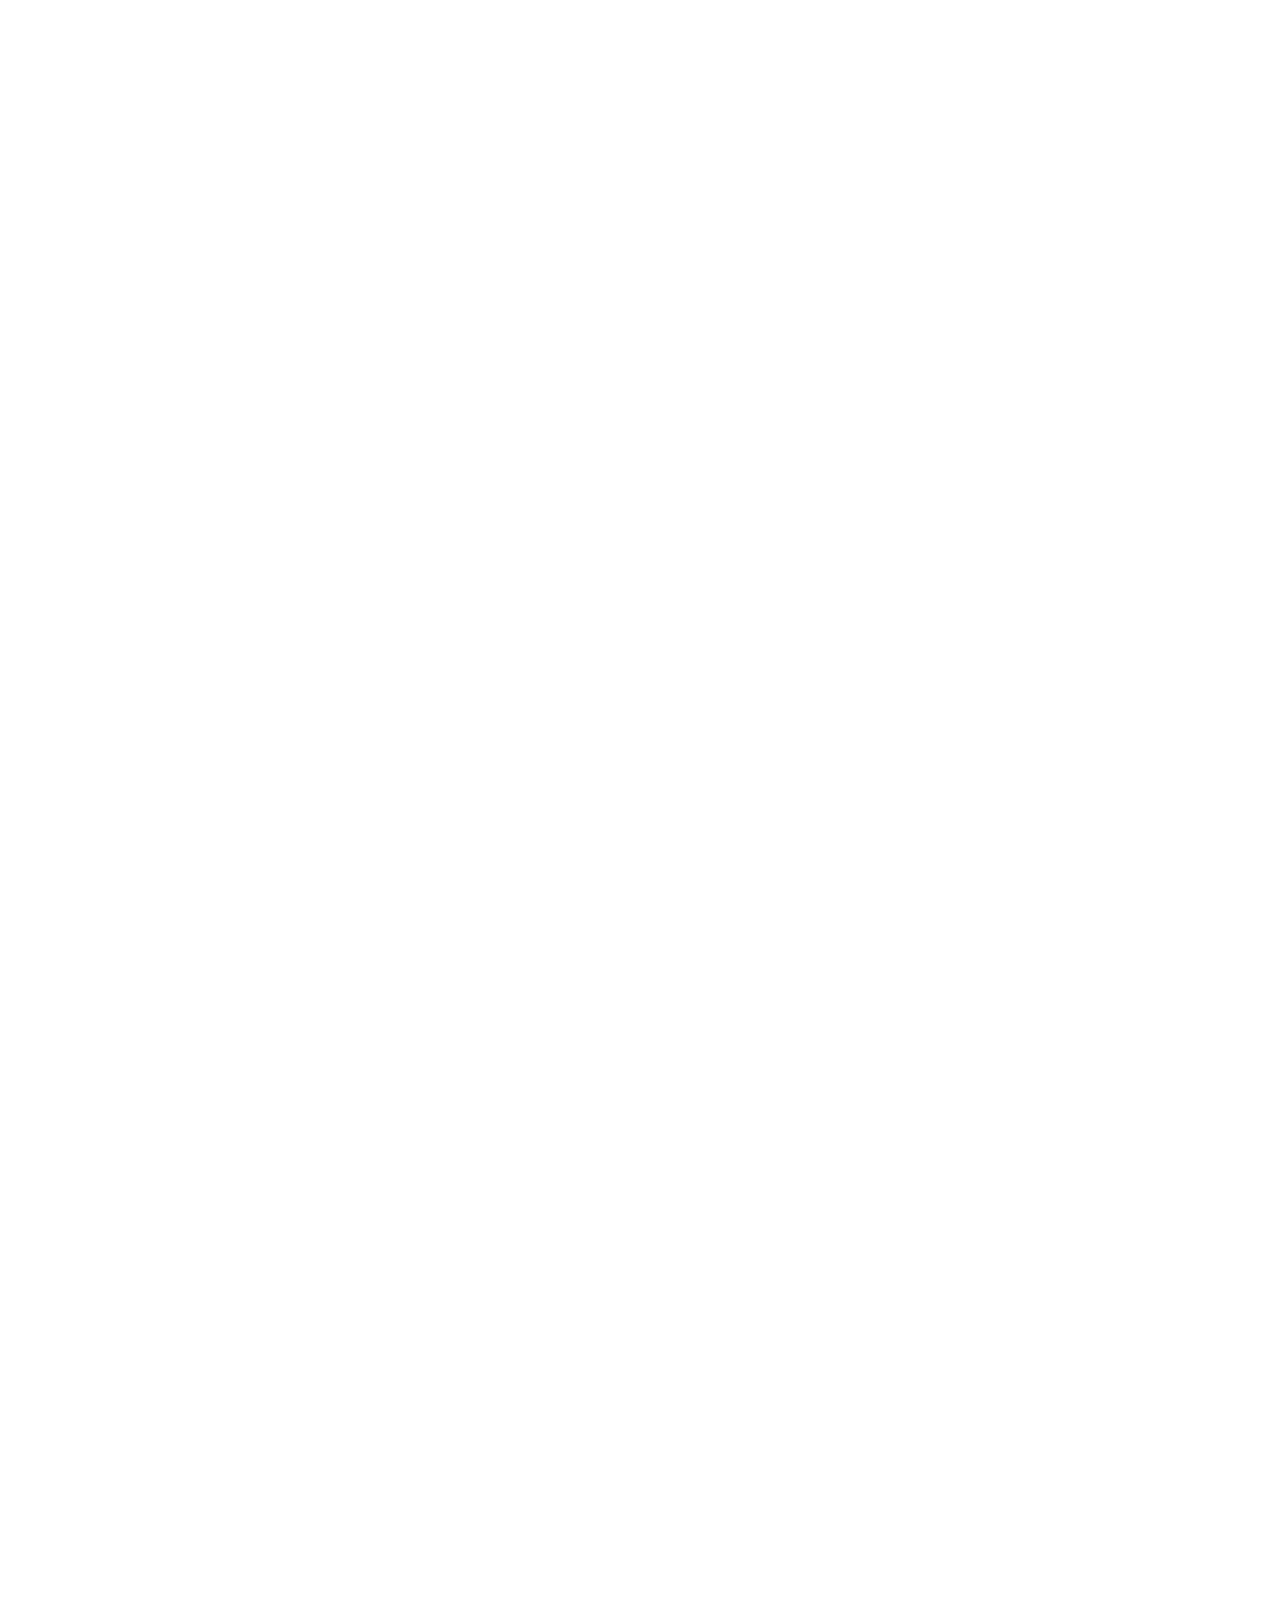
==== commit 21b5151c: "hi" ====
--- a/components/index.html
+++ b/components/index.html
@@ -19,8 +19,8 @@
 				<div class="header-inner-container collapsible">
 					<img src="../icons/logo.svg" alt="logo icon" class="image"></img>
 					<svg class="icon menu">
-									 <use xlink:href="../icons/sprite.svg#menu"></use>
-							</svg>
+						<use xlink:href="../icons/sprite.svg#menu"></use>
+					</svg>
 					<ul class="list">
 						<li class='list-item'><a href="">Hosting</a></li>
 						<li class='list-item'><a href="">VPS</a></li>
@@ -57,8 +57,8 @@
 					</button>
 				</div>
 				<ul class="containertwo-list">
-					<div class="">
-						<li class="containertwo-list-item">.com $9</li>
+					<div class=badge-container>
+						<li class="containertwo-list-item badge">.com $9</li>
 					</div>
 					<li class="containertwo-list-item">.sg $10</li>
 					<li class="containertwo-list-item">.space $11</li>
@@ -68,6 +68,192 @@
 				</ul>
 			</header>
 		</section>
+		<section class="containerthree">
+			<div class="card-container first">
+				<header class=" card-container-header secondary">
+					<h2 class="plan-zero">Entry</h2>
+					<span class="plan-one">$14</span>
+					<span class='plan-two'>/month</span>
+					<span class="badge plan-three">10% OFF</span>
+					<h2 class="plan-four">Easy start on the cloud</h2>
+				</header>
+				<article class="card-container-article">
+					<ul class="card-container-list">
+						<li class="card-container-list-items">Unlimited Websites</li>
+						<li class="card-container-list-items">Unlimited Bandwidth</li>
+						<li class="card-container-list-items">100 GB SSD Sotrage</li>
+						<li class="card-container-list-items">3 GB RAM</li>
+					</ul>
+					<button class="btn btn-block btn-card">buy now</button>
+				</article>
+			</div>
+			<div class="card-container second">
+				<header class=" card-container-header primary">
+					<h2 class="plan-zero">Entry</h2>
+					<span class="plan-one">$14</span>
+					<span class='plan-two'>/month</span>
+					<span class="badge plan-three">10% OFF</span>
+					<h2 class="plan-four">Easy start on the cloud</h2>
+				</header>
+				<article class="card-container-article">
+					<ul class="card-container-list">
+						<li class="card-container-list-items">Unlimited Websites</li>
+						<li class="card-container-list-items">Unlimited Bandwidth</li>
+						<li class="card-container-list-items">100 GB SSD Sotrage</li>
+						<li class="card-container-list-items">3 GB RAM</li>
+					</ul>
+					<button class="btn btn-block btn-card">buy now</button>
+				</article>
+			</div>
+			<div class="card-container first">
+				<header class=" card-container-header secondary">
+					<h2 class="plan-zero">Entry</h2>
+					<span class="plan-one">$14</span>
+					<span class='plan-two'>/month</span>
+					<span class="badge plan-three">10% OFF</span>
+					<h2 class="plan-four">Easy start on the cloud</h2>
+				</header>
+				<article class="card-container-article">
+					<ul class="card-container-list">
+						<li class="card-container-list-items">Unlimited Websites</li>
+						<li class="card-container-list-items">Unlimited Bandwidth</li>
+						<li class="card-container-list-items">100 GB SSD Sotrage</li>
+						<li class="card-container-list-items">3 GB RAM</li>
+					</ul>
+					<button class="btn btn-block btn-card">buy now</button>
+				</article>
+			</div>
+		</section>
+		<section class="container4">
+			<header class="container4-header">
+				<h4>Host on the Cloud to Keep Growing</h4>
+				<h1>Lorem ipsum dolor sit amet, consectetur adipisicing elit. Sed, voluptatem.</h1>
+			</header>
+			<article class="container4-article">
+				<div class="instruction">
+					<span class="icon-container">
+						<svg class="icon easy">
+						 <use xlink:href="../icons/sprite.svg#easy"></use>
+						</svg>
+					</span>
+					<h3>
+						Super Easy to Use
+					</h3>
+					<h1>
+						Lorem ipsum dolor sit amet consectetur adipisicing elit. Quam obcaecati vel ad unde est illo at. Labore excepturi officia dolores!
+					</h1>
+					<a href="#">LEARN MORE</a>
+				</div>
+				<img  class="container4-image" src="../image/easy.jpg" alt="#">
+			</article>
+			<article class="container4-article">
+				<div class="instruction">
+					<span class="icon-container">
+						<svg class="icon easy">
+						 <use xlink:href="../icons/sprite.svg#computer"></use>
+						</svg>
+					</span>
+					<h3>
+						Simply Fast Websites
+					</h3>
+					<h1>
+						Lorem ipsum dolor sit amet consectetur adipisicing elit. Quam obcaecati vel ad unde est illo at. Labore excepturi officia dolores!
+					</h1>
+					<a href="#">LEARN MORE</a>
+				</div>
+				<img  class="container4-image reverse" src="../image/fast.jpg" alt="#">
+			</article>
+			<article class="container4-article">
+				<div class="instruction">
+					<span class="icon-container">
+						<svg class="icon easy">
+						 <use xlink:href="../icons/sprite.svg#wordpress"></use>
+						</svg>
+					</span>
+					<h3>
+						Wordpress Made Easy
+					</h3>
+					<h1>
+						Lorem ipsum dolor sit amet consectetur adipisicing elit. Quam obcaecati vel ad unde est illo at. Labore excepturi officia dolores!
+					</h1>
+					<a href="#">LEARN MORE</a>
+				</div>
+				<img  class="container4-image" src="../image/wordpress.jpg" alt="#">
+			</article>
+			<article class="container4-article">
+				<div class="instruction">
+					<span class="icon-container">
+						<svg class="icon easy">
+						 <use xlink:href="../icons/sprite.svg#clock"></use>
+						</svg>
+					</span>
+					<h3>
+						24/7 Expert Support
+					</h3>
+					<h1>
+						Lorem ipsum dolor sit amet consectetur adipisicing elit. Quam obcaecati vel ad unde est illo at. Labore excepturi officia dolores!
+					</h1>
+					<a href="#">LEARN MORE</a>
+				</div>
+				<img  class="container4-image reverse" src="../image/support.jpg" alt="#">
+			</article>
+		</section>
+		<section class="container5">
+			<header class="container5-header">
+				<h4>User-friendly Control Panel</h>
+			</header>
+			<article class="container5-article">
+				<div><img class='container5-article-image' src="../image/ipad.png" alt="ipad photo"></div>
+
+				<div class="container5-innerarticle">
+					<div class="container5-innerarticle1">
+						<div class="container5-icon">
+							<svg class="icon snap">
+								<use xlink:href="../icons/sprite.svg#snap"></use>
+							</svg>
+						</div>
+						<div>
+							<h3>
+								Easy Start & Managed Updates
+							</h3>
+							<h2>
+								Lorem ipsum dolor sit amet consectetur adipisicing elit. Veniam quisquam, ex nostrum vero voluptates dicta excepturi vel perspiciatis consequuntur ab.
+							</h2>
+						</div>
+					</div>
+					<div class="container5-innerarticle1">
+						<div class="container5-icon">
+							<svg class="icon snap">
+								<use xlink:href="../icons/sprite.svg#growth"></use>
+							</svg>
+						</div>
+						<div>
+							<h3>
+								Staging, GIT & WP-CLI
+							</h3>
+							<h2>
+								Lorem ipsum dolor sit amet consectetur adipisicing elit. Veniam quisquam, ex nostrum vero voluptates dicta excepturi vel perspiciatis consequuntur ab.
+							</h2>
+						</div>
+					</div>
+					<div class="container5-innerarticle1">
+						<div class="container5-icon">
+							<svg class="icon snap">
+								<use xlink:href="../icons/sprite.svg#wordpress"></use>
+							</svg>
+						</div>
+						<div>
+							<h3>
+								Dynamic Caching & More
+							</h3>
+							<h2>
+								Lorem ipsum dolor sit amet consectetur adipisicing elit. Veniam quisquam, ex nostrum vero voluptates dicta excepturi vel perspiciatis consequuntur ab.
+							</h2>
+						</div>
+					</div>
+				</div>
+			</article>
+		</section>
 		<script src="../js/main.js"></script>
 	</body>
 </html>
--- a/css/style.css
+++ b/css/style.css
@@ -17,7 +17,7 @@
 	font-size: 2rem;
 	line-height: 1.5;
 	font-family: Inter, Arial, Helvetica, sans-serif;
-	height: 1000vh;
+	height: 2000vh;
 }
 
 h1 {
@@ -204,7 +204,7 @@
 }
 .input-group {
 	display: flex;
-	justify-content: space-between;
+	margin: 5rem 0;
 	border-radius: 4rem;
 	overflow: hidden;
 	box-shadow: 0 0 30px 20px rgb(183, 184, 192);
@@ -213,6 +213,8 @@
 	border: 0;
 	outline: none;
 	padding: 2rem;
+	flex-grow: 1;
+	width: 0;
 }
 .input-group .btn {
 	margin: 0.5rem;
@@ -224,15 +226,264 @@
 	list-style: none;
 	display: grid;
 	grid-template-columns: repeat(2, 1fr);
+	align-items: center;
+	justify-items: center;
 }
 .containertwo-list-item {
 	margin: 2rem;
 	color: var(--color-heading);
 	font-weight: bold;
-	display: inline;
 }
 .badge {
-	padding: 1rem;
+	padding: 3px 10px;
 	background-color: var(--color-secondaty);
 	border-radius: 5rem;
-}
+	display: inline-block;
+}
+.badge-container {
+	text-align: center;
+}
+@media screen and (min-width: 768px) {
+	.containertwo .h2-color {
+		font-size: 1.8rem;
+	}
+	.input-group {
+		max-width: 670px;
+		margin: 5rem auto;
+	}
+	.input {
+		color: var(--color-heading);
+	}
+	::placeholder {
+		font-size: 15px;
+	}
+	.containertwo-list {
+		grid-template-columns: repeat(auto-fit, minmax(10rem, 1fr));
+		max-width: 700px;
+		margin: 0 auto;
+		justify-items: center;
+		padding: 0;
+	}
+	.containertwo-list-item {
+		font-size: 2rem;
+		margin: 0;
+	}
+	.badge {
+		font-size: 1.6rem;
+	}
+}
+/* Section 3 */
+.containerthree {
+	padding: 0 5rem 5rem;
+	display: grid;
+	grid-template-columns: 1fr;
+	justify-items: center;
+	gap: 5rem 4rem;
+}
+.card-container {
+	box-shadow: 0 0 20px 10px #f3f3f3;
+	border-radius: 10px;
+	overflow: hidden;
+	max-width: 500px;
+	width: 100%;
+}
+.card-container-header {
+	padding: 2rem;
+}
+.plan-zero {
+	color: #fff;
+	font-size: 2.4rem;
+	margin-top: 0;
+}
+.plan-one {
+	font-size: 5rem;
+	color: #fff;
+}
+.plan-two {
+	font-size: 1.6rem;
+	color: #fff;
+	font-weight: 300;
+}
+.plan-three {
+	font-size: 1.6rem;
+	color: #fff;
+}
+.plan-four {
+	color: #fff;
+	font-weight: 400;
+}
+.card-container-article {
+	padding: 2rem;
+}
+.card-container .badge {
+	background-color: #02cdf1;
+}
+.card-container-list {
+	list-style: none;
+	list-style-image: url(../icons/tick.svg);
+}
+.card-container-list-items {
+	color: var(--color-heading);
+	margin-bottom: 2rem;
+}
+.btn-card {
+	color: var(--color-heading);
+	border: 2px solid var(--color-heading);
+	background-color: #fff;
+}
+.btn-card:hover {
+	background-color: var(--color-heading);
+	color: #fff;
+}
+.secondary {
+	background-color: var(--color-secondaty);
+}
+.primary {
+	background-color: var(--color-hello);
+}
+.first {
+	transition: transform 0.2s;
+}
+.second {
+	transition: transform 0.2s;
+}
+.first:hover {
+	transform: scale(1.05);
+}
+.second:hover {
+	transform: scale(1.17);
+}
+@media screen and (min-width: 1028px) {
+	.containerthree {
+		grid-template-columns: repeat(3, 1fr);
+		padding: 5rem 2rem;
+		margin-top: 5rem;
+	}
+	.second {
+		transform: scale(1.1);
+	}
+	.plan-zero {
+		margin-bottom: 0;
+	}
+	.plan-four {
+		margin: 0;
+	}
+}
+/* section 4 */
+.container4 {
+	padding: 5rem 2rem;
+}
+.container4-header {
+	text-align: center;
+}
+.container4-header h4 {
+	margin: 0;
+	color: var(--color-heading);
+}
+.container4-header h1 {
+	font-size: 1.8rem;
+	color: var(--color-body);
+	font-weight: 300;
+}
+.container4-article {
+	display: grid;
+	grid-template-columns: 1fr;
+	gap: 5rem 2rem;
+	margin-bottom: 10rem;
+}
+.icon-container {
+	padding: 1rem;
+	background-color: #f3f9fa;
+	display: inline-flex;
+	border-radius: 100%;
+}
+.easy {
+	fill: var(--color-hello);
+}
+.container4-article h3 {
+	color: var(--color-heading);
+	margin: 2rem 0;
+}
+.container4-article h1 {
+	font-size: 2rem;
+	color: var(--color-body);
+	font-weight: 300;
+	letter-spacing: 1.1;
+	margin-top: 0;
+}
+.container4-image {
+	width: 100%;
+}
+.container4 a {
+	color: var(--color-accent);
+	font-size: 2rem;
+	font-weight: bold;
+}
+.container4 a::after {
+	content: "-->";
+}
+.container4 a:hover::after {
+	margin-left: 3px;
+}
+@media screen and (min-width: 768px) {
+	.container4-article {
+		grid-template-columns: repeat(2, 1fr);
+	}
+	.reverse {
+		grid-column: 1;
+		grid-row: 1;
+	}
+	.container4 {
+		padding: 5rem;
+	}
+}
+/* section5 */
+.container5 {
+	padding: 0 2rem 9rem;
+	background-color: #000;
+	clip-path: polygon(0 0, 100% 0, 100% 100%, 0 95%);
+}
+.container5-header {
+	text-align: center;
+}
+.container5-header h4 {
+	color: #fff;
+	padding-top: 4rem;
+	margin-top: 0;
+}
+.container5-article {
+	display: grid;
+	grid-template-columns: 1fr;
+	gap: 5rem 2rem;
+}
+.container5-article-image {
+	width: 100%;
+}
+.snap {
+	fill: var(--color-hello);
+}
+.container5-article h3 {
+	color: #fff;
+	margin: 0;
+}
+.container5-article h2 {
+	color: #7b858b;
+	font-weight: 400;
+}
+.container5-innerarticle1 {
+	display: flex;
+	margin-bottom: 3rem;
+}
+.container5-icon {
+	margin-top: 1.6rem;
+	margin-right: 2rem;
+}
+@media screen and (min-width: 768px) {
+	.container5-article {
+		grid-template-columns: repeat(2, 1fr);
+	}
+	.container5-article-image {
+		max-width: 700px;
+		width: auto;
+	}
+}
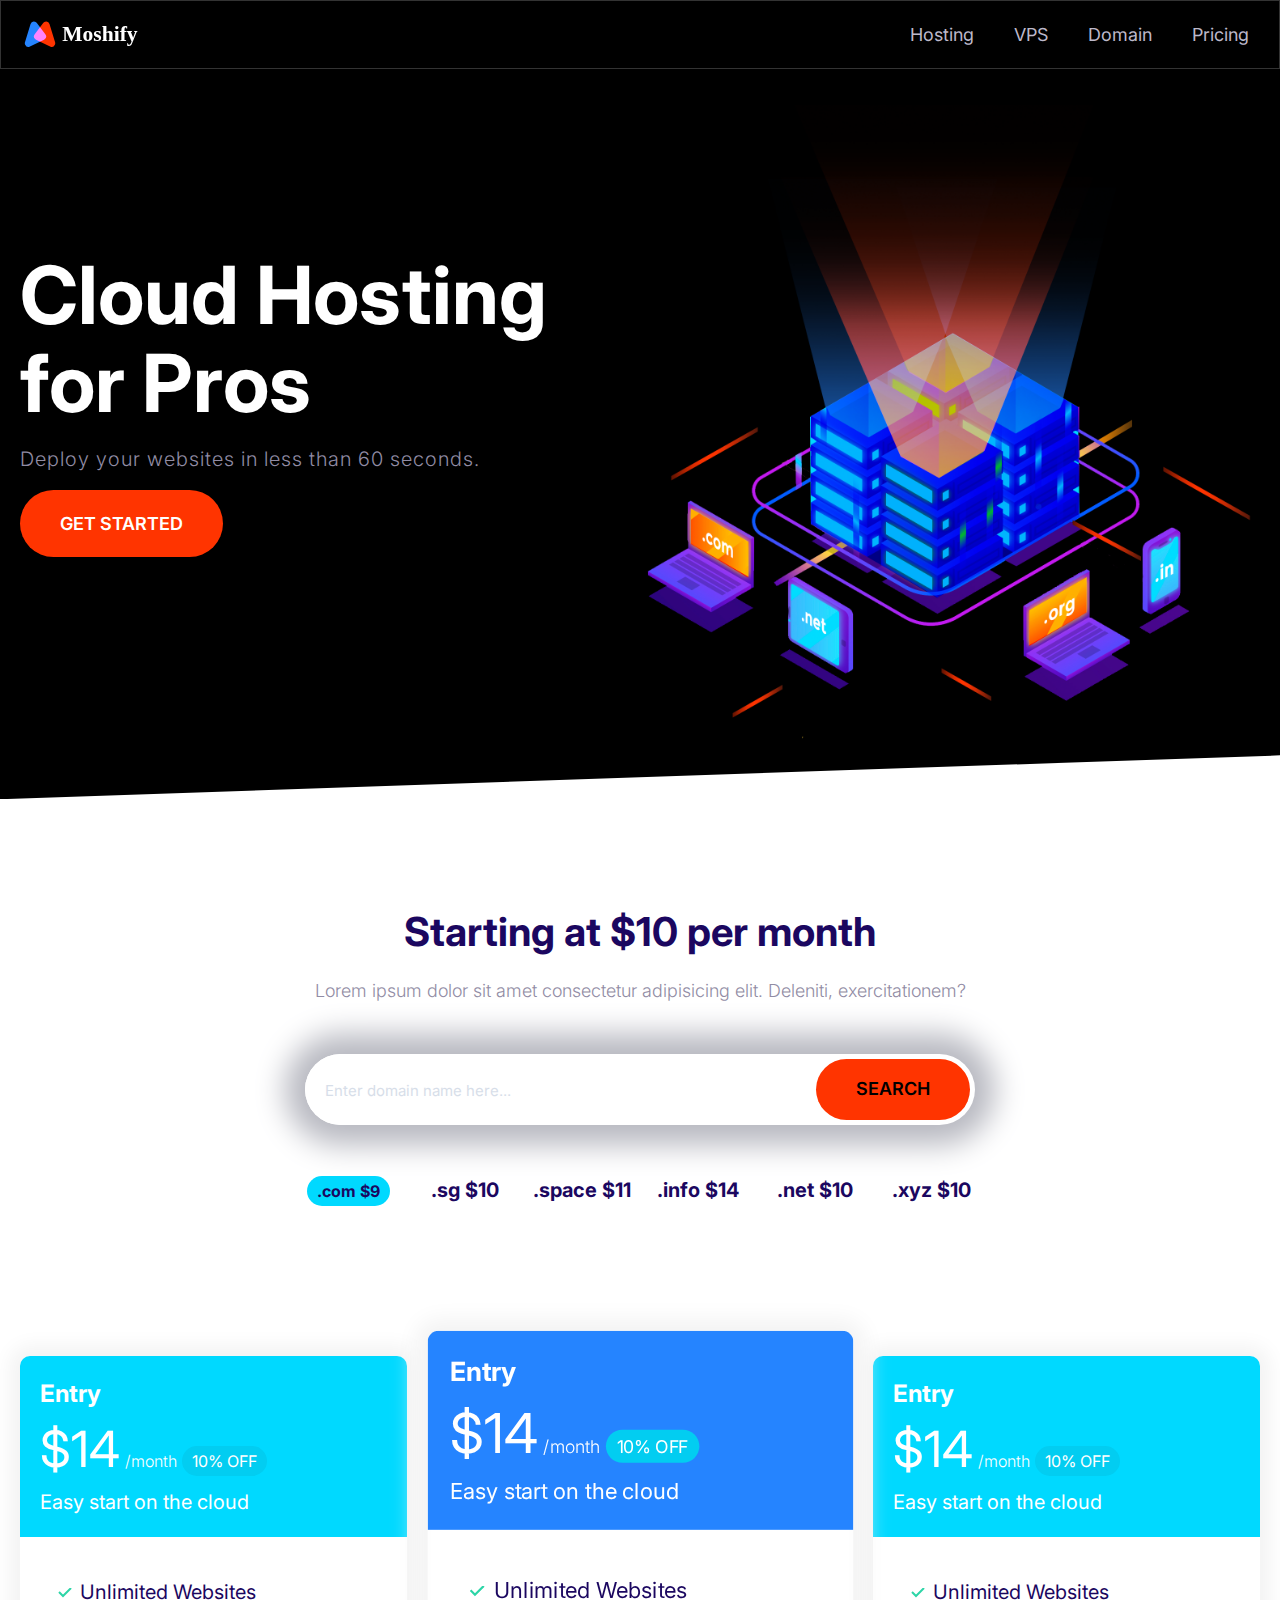
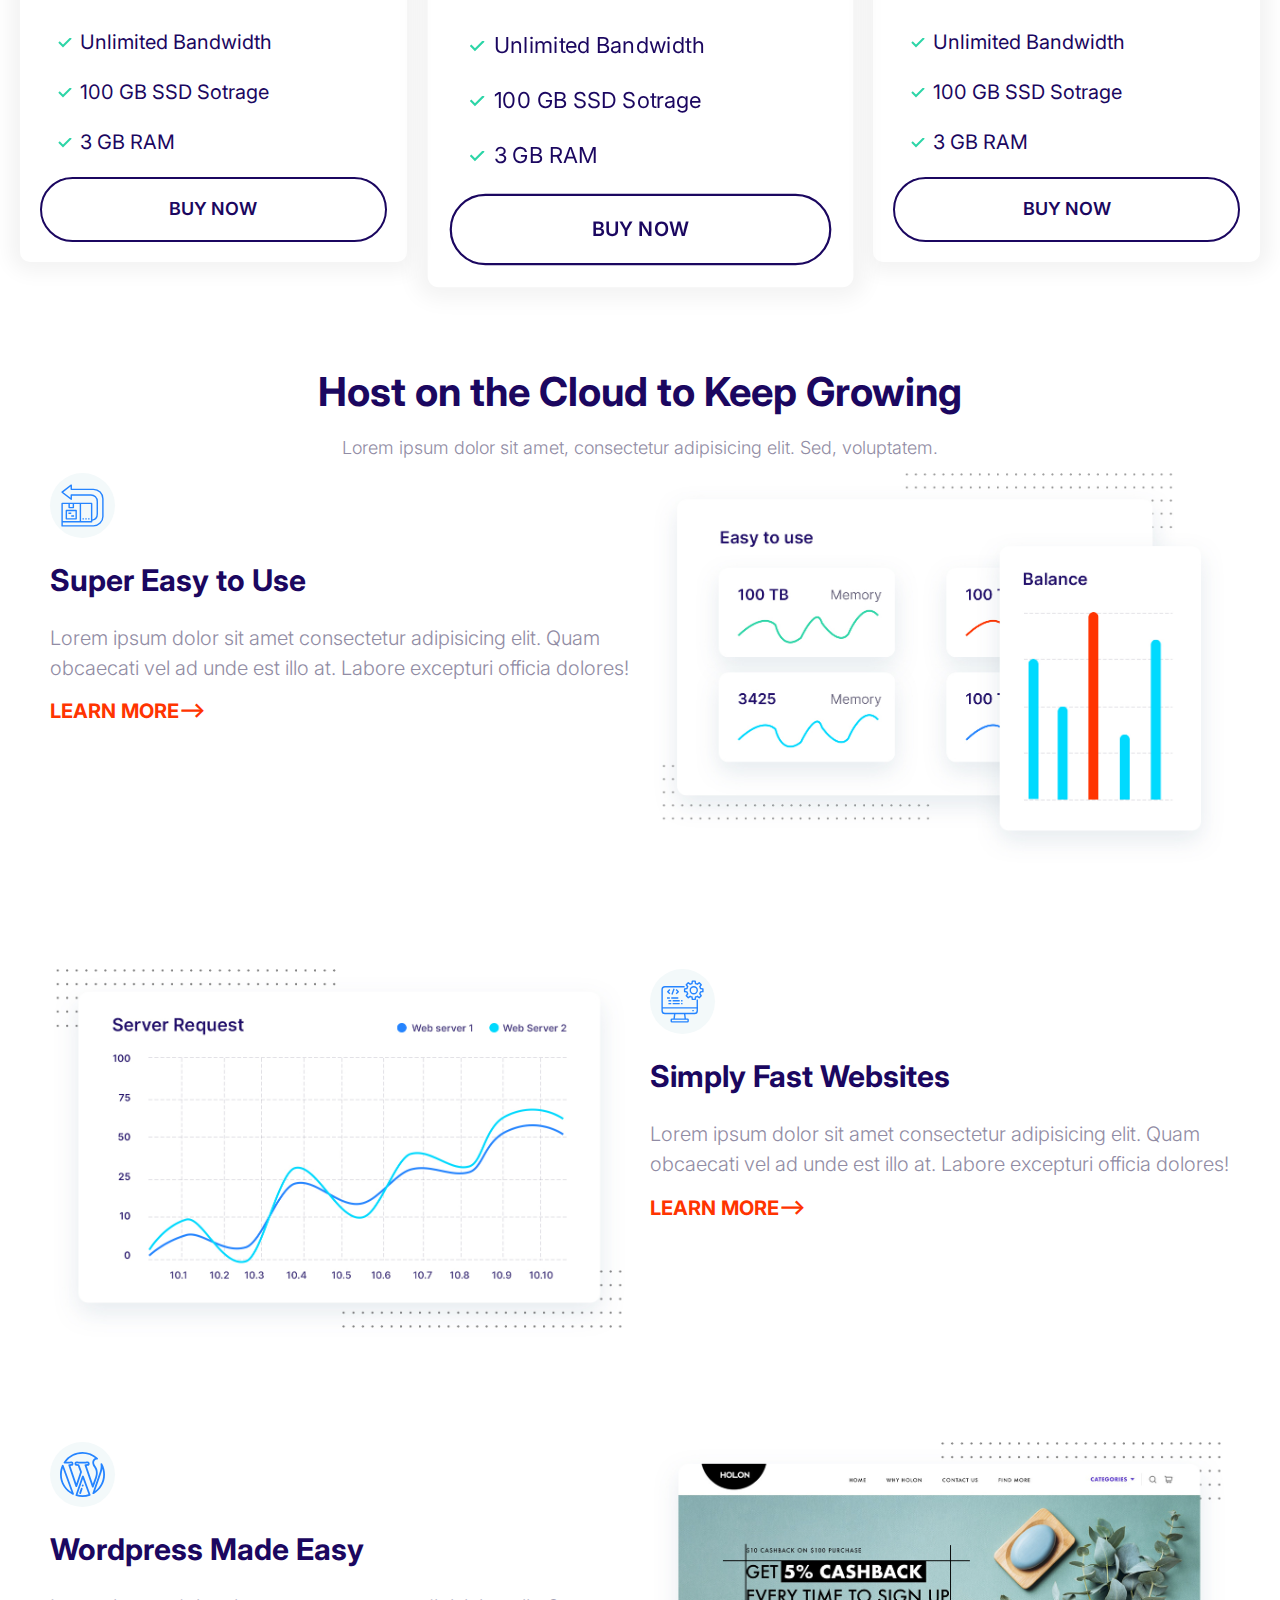
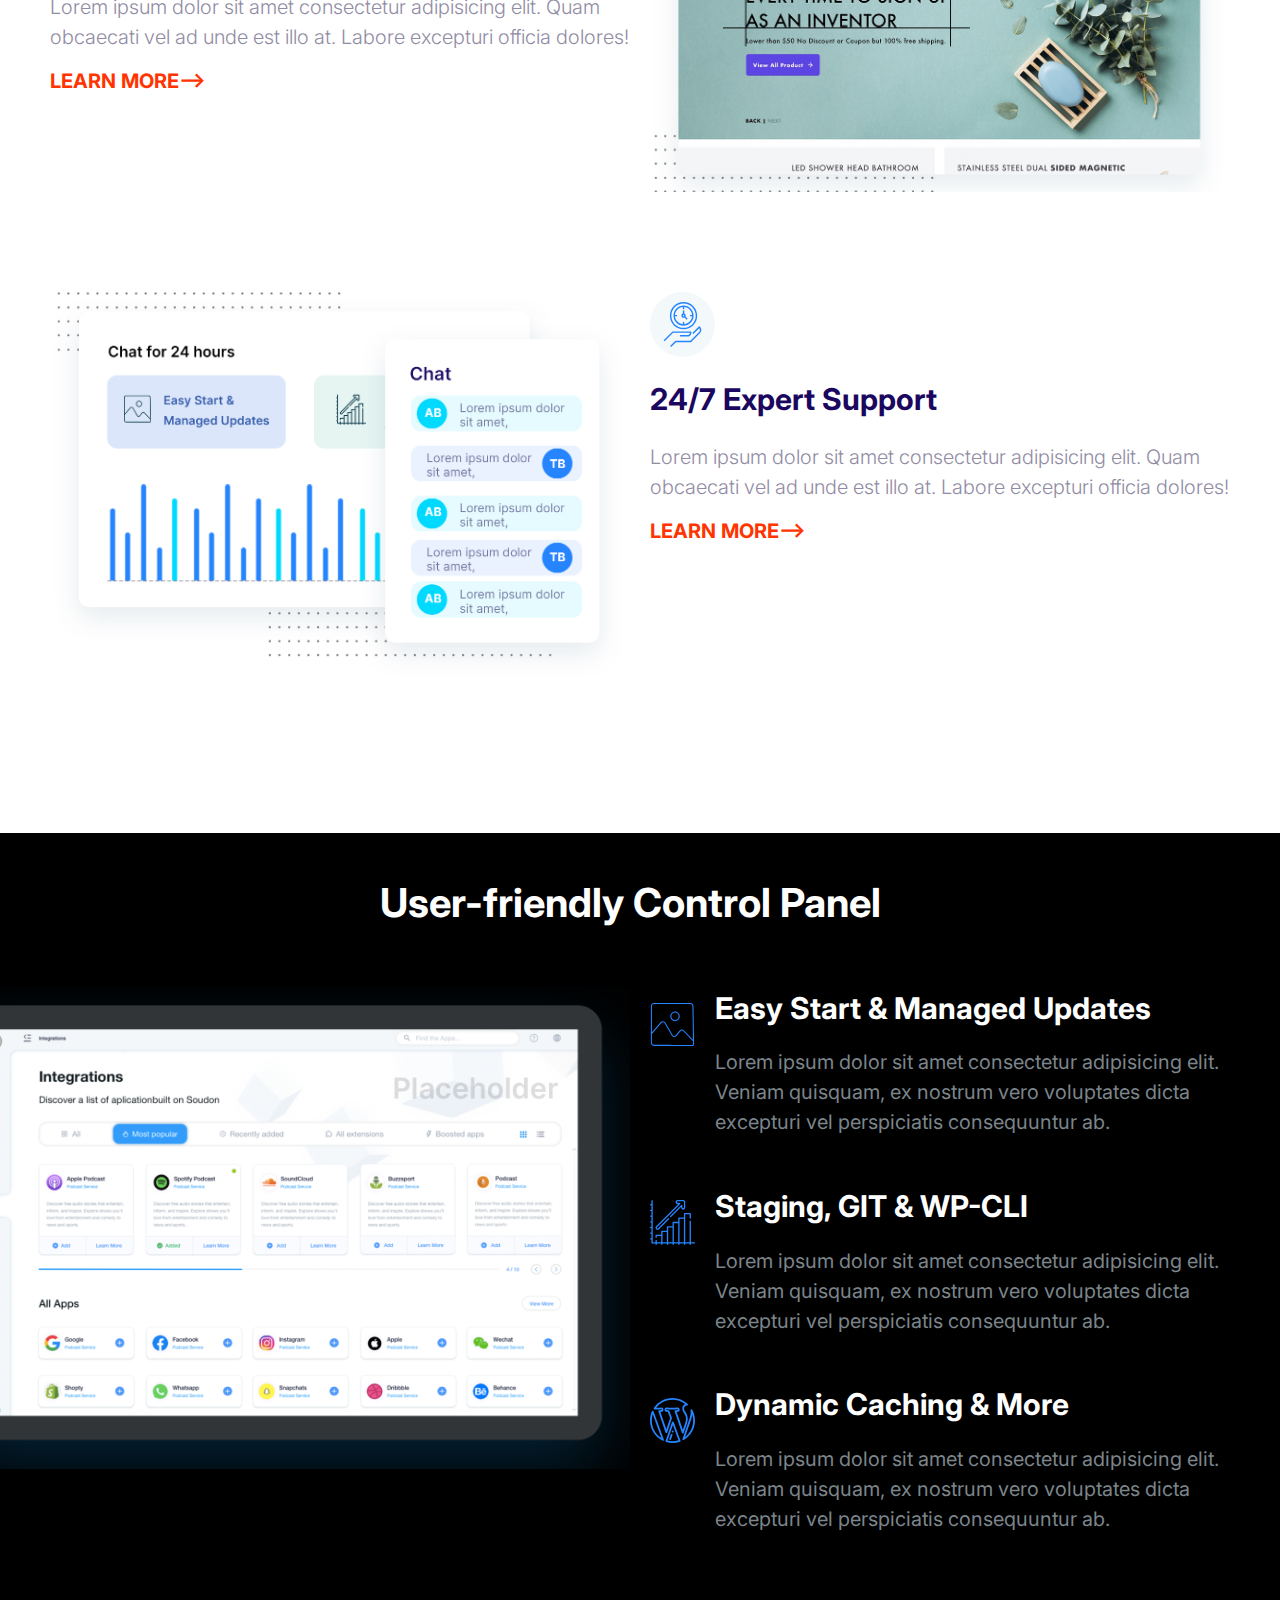
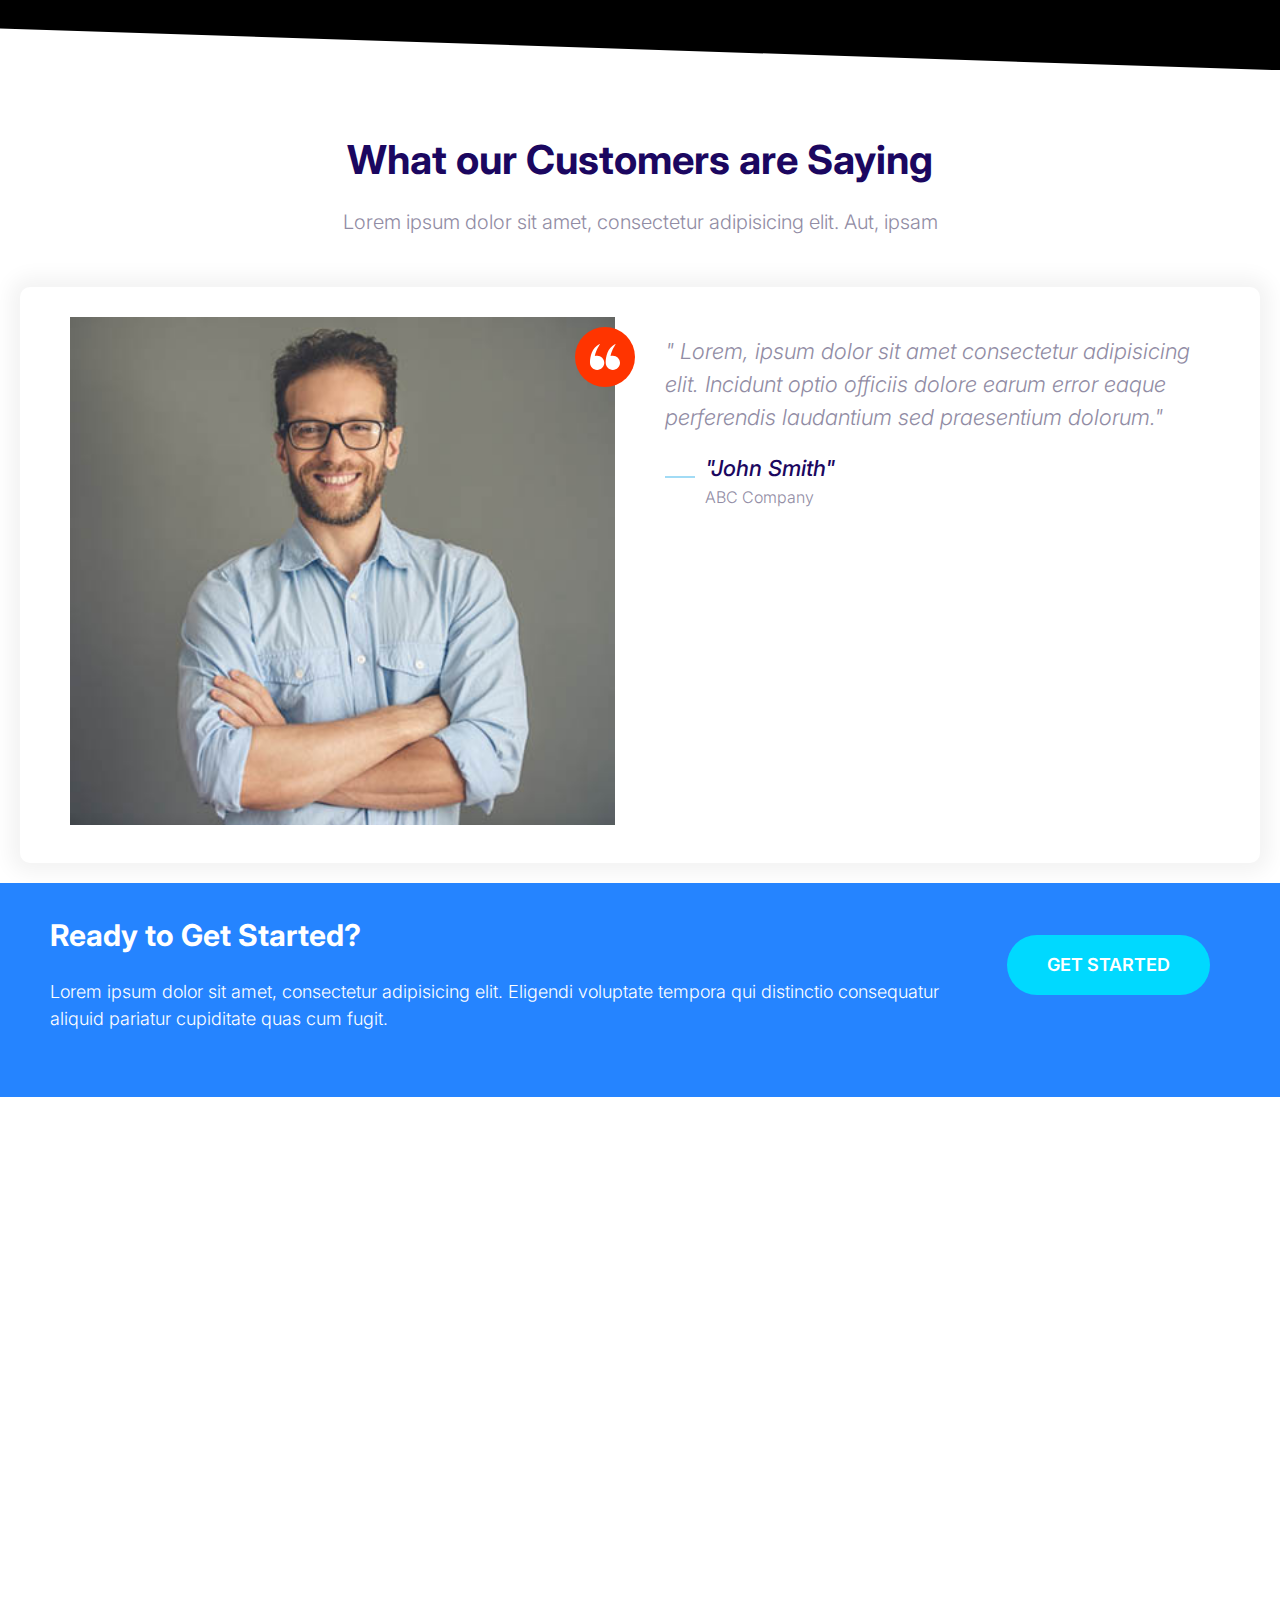
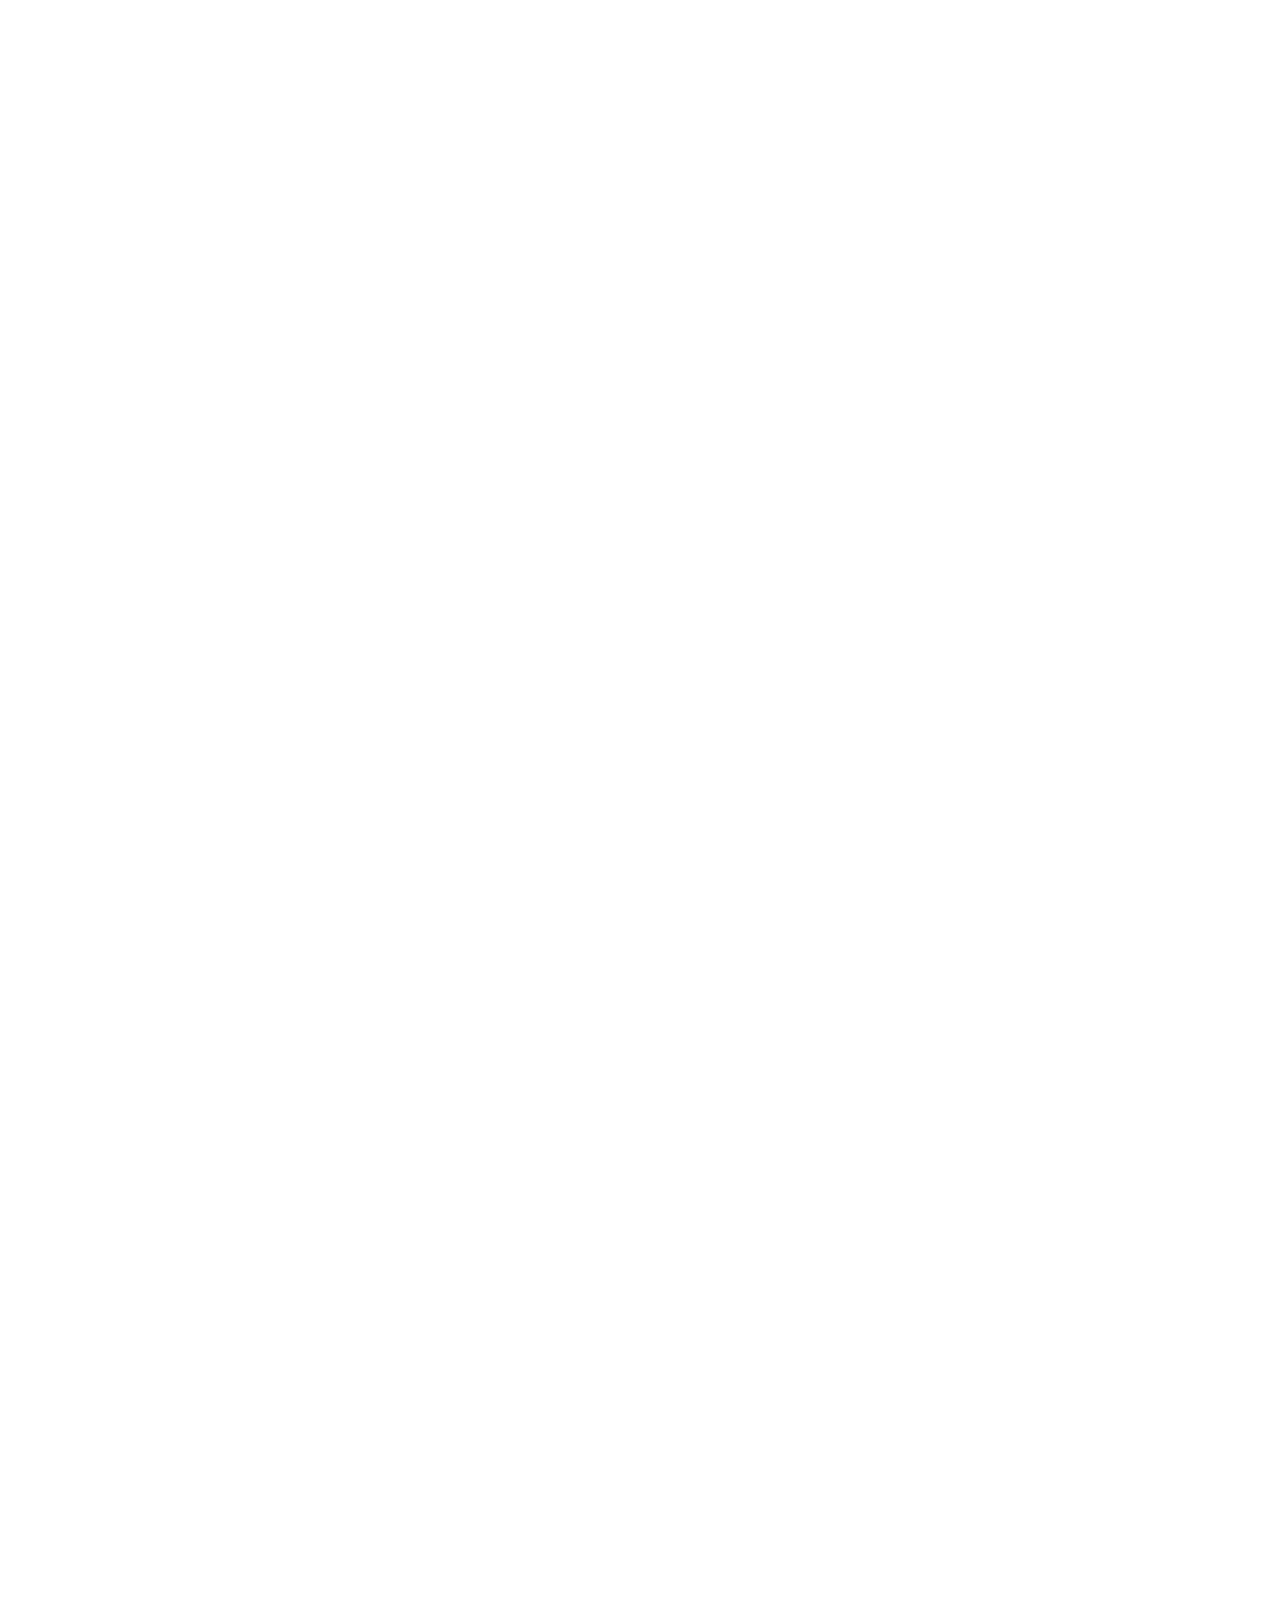
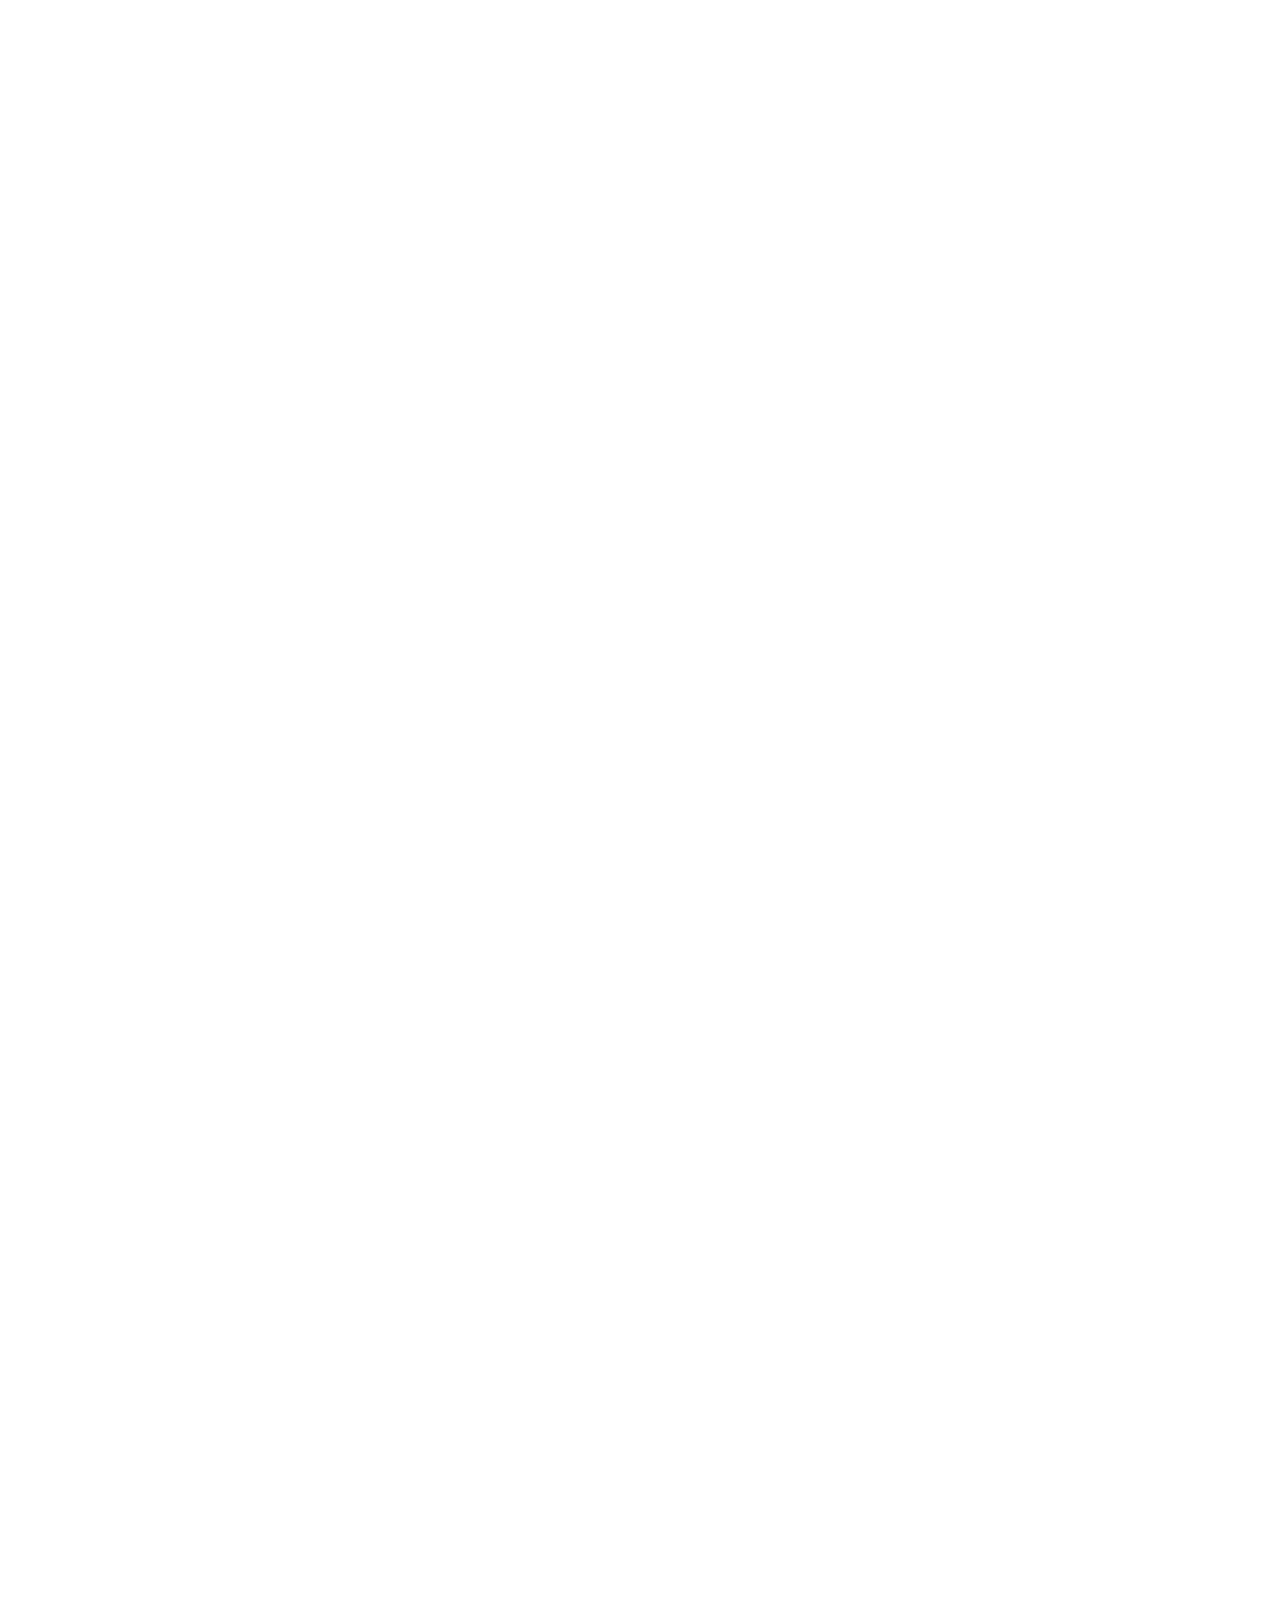
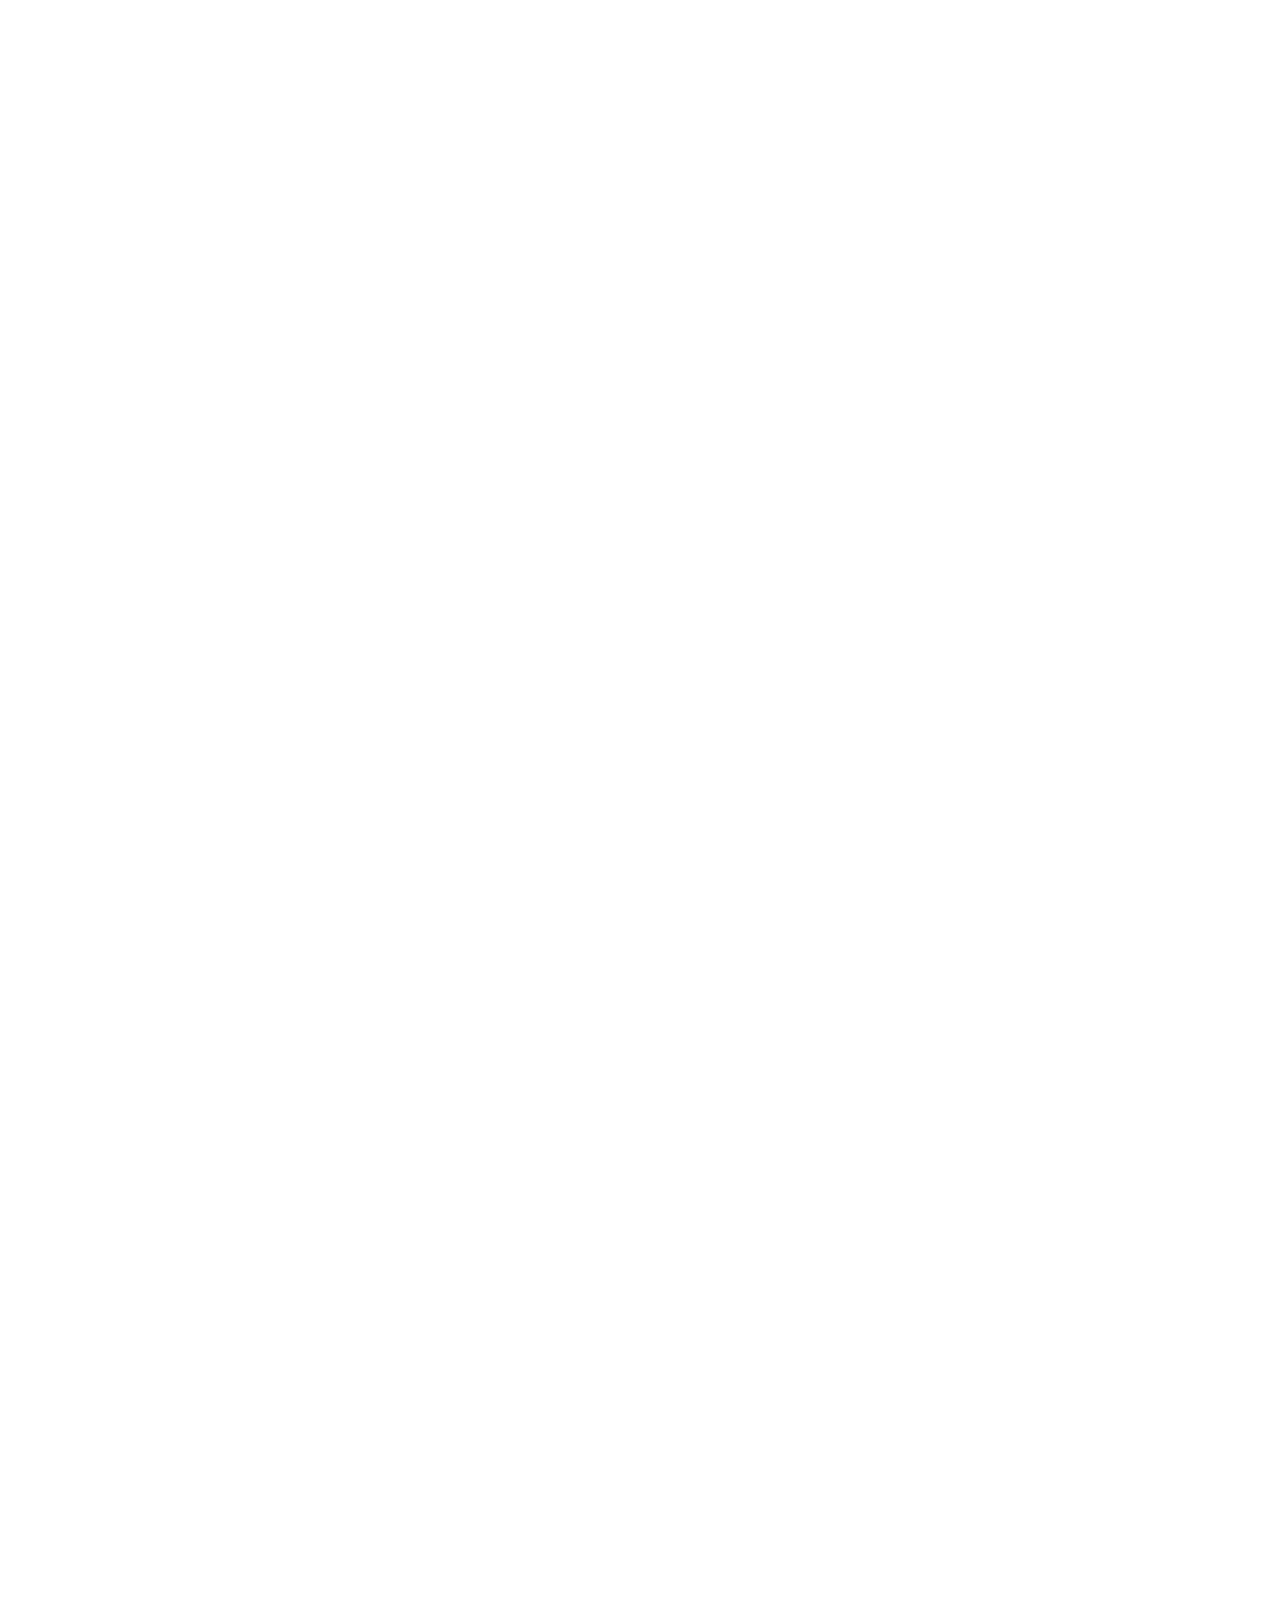
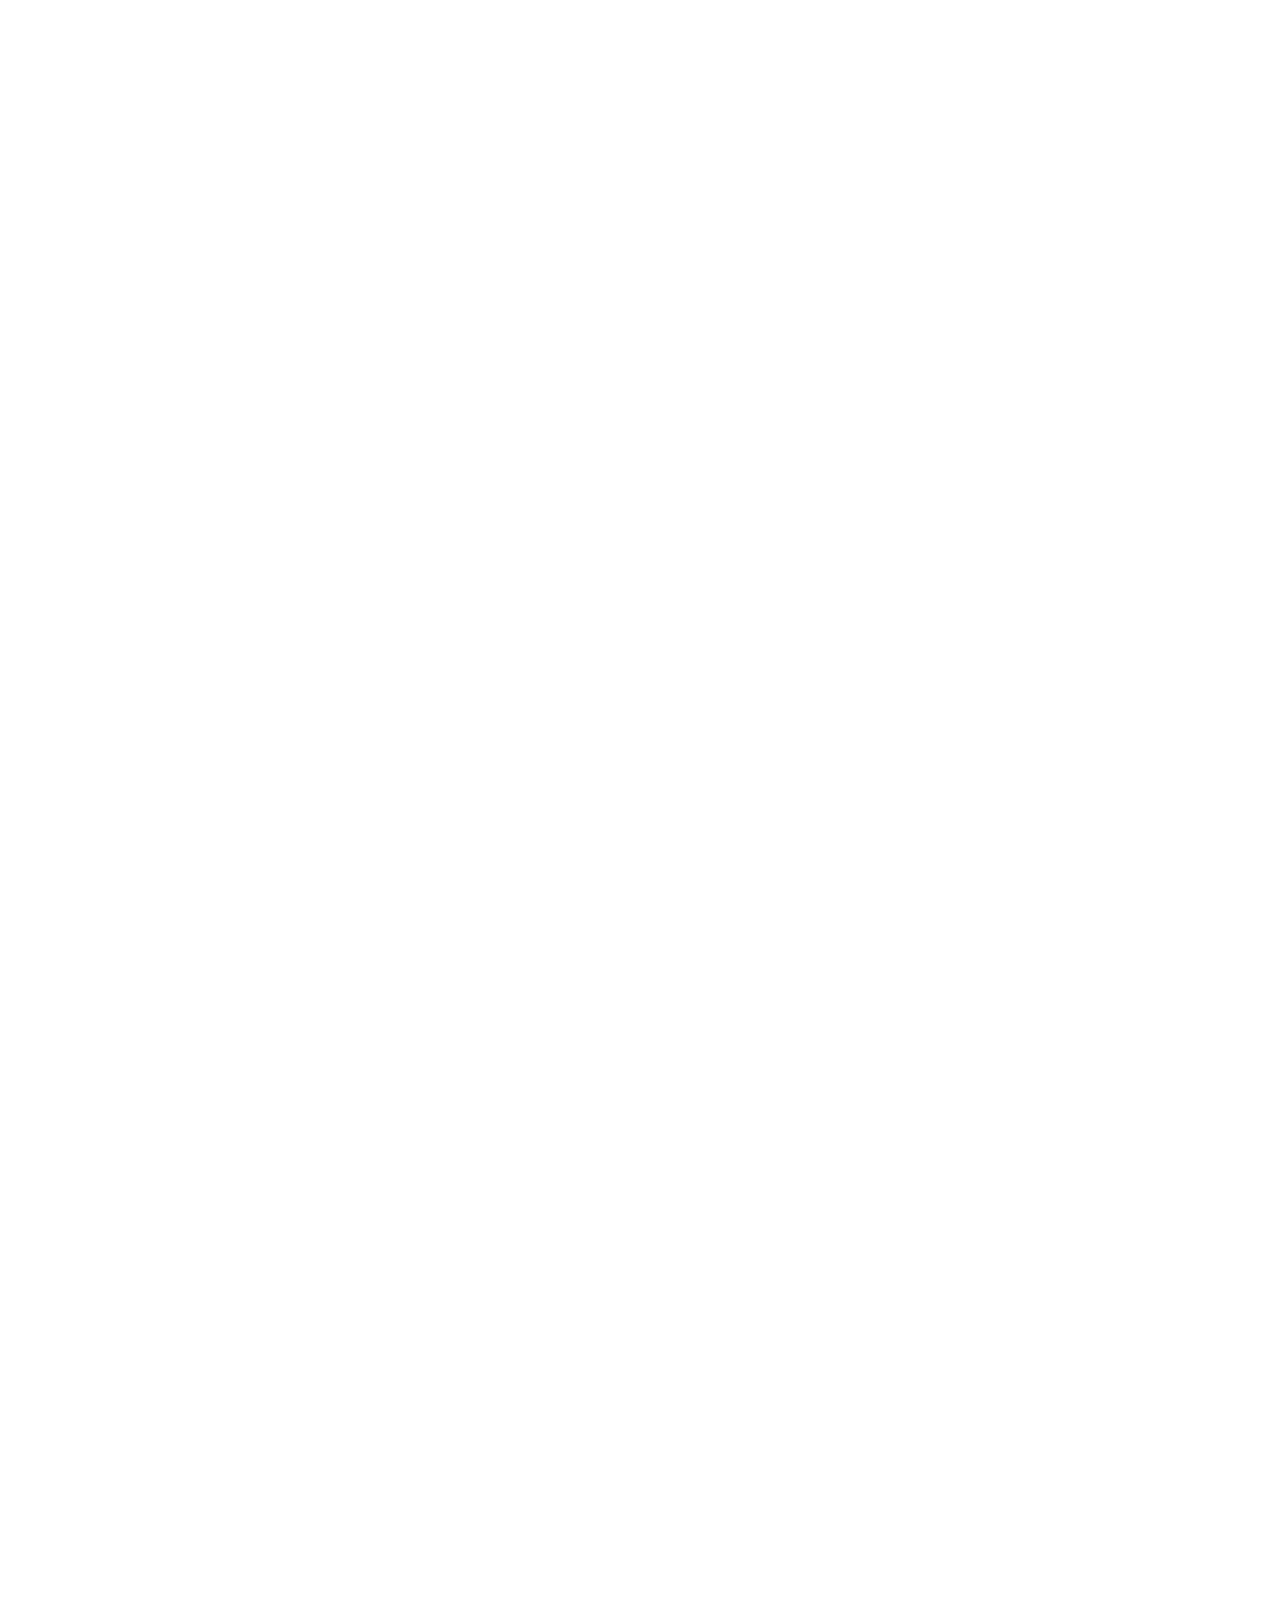
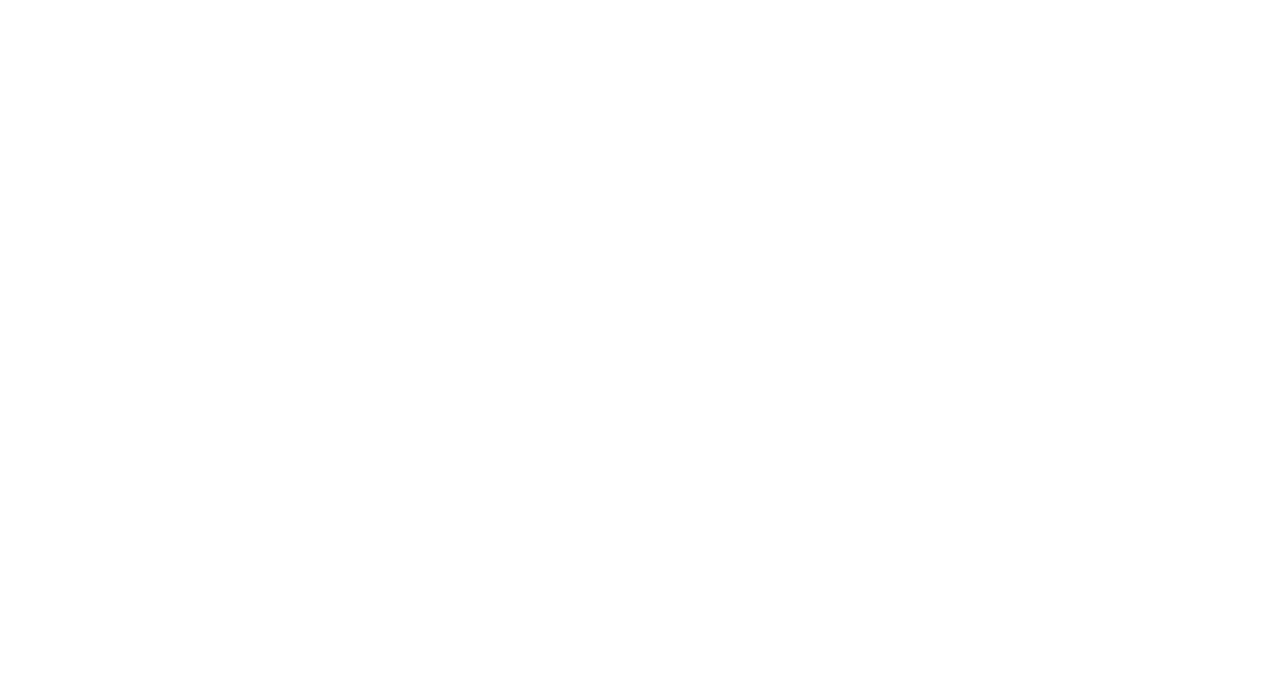
==== commit 8bfcd348: "jaja" ====
--- a/components/index.html
+++ b/components/index.html
@@ -203,7 +203,8 @@
 				<h4>User-friendly Control Panel</h>
 			</header>
 			<article class="container5-article">
-				<div><img class='container5-article-image' src="../image/ipad.png" alt="ipad photo"></div>
+				
+				<img  class='container5-article-image' src="../image/ipad.png" alt="ipad photo">
 
 				<div class="container5-innerarticle">
 					<div class="container5-innerarticle1">
@@ -254,6 +255,48 @@
 				</div>
 			</article>
 		</section>
+	     <section class="container6">
+			 <header class="container6-header">
+				 <h3>What our Customers are Saying</h3>
+				 <h2>
+					 Lorem ipsum dolor sit amet, consectetur adipisicing elit. Aut, ipsam
+				</h2>
+			 </header>
+			 <article class="container6-article">
+				 <div class="testimonial-image">
+					 <img src="../image/testimonial.jpg" alt="#">
+                      
+						<span class="icon-container">
+							<svg class="icon">
+								<use xlink:href="../icons/sprite.svg#quotes"></use>
+							</svg>
+						</span>
+					
+					</div>
+					
+						<div>
+							<h2> Lorem, ipsum dolor sit amet consectetur adipisicing elit. Incidunt optio officiis dolore earum error eaque perferendis laudantium sed praesentium dolorum.</h2>
+							<div class="line-component">
+							<svg class="icon">
+									<use xlink:href="../icons/sprite.svg#line"></use>
+							</svg>
+							
+								<div>
+									<h2>John Smith</h2>
+							
+									<h1>ABC Company</h1>
+								</div>
+												</div>
+						</div>
+				</article>
+		 </section>
+		 <section class="container7">
+			 <div>
+				 <h3>Ready to Get Started?</h3>
+				 <h2> Lorem ipsum dolor sit amet, consectetur adipisicing elit. Eligendi voluptate tempora qui distinctio consequatur aliquid pariatur cupiditate quas cum fugit. </h2>
+			 </div>
+			 <button class="btn btn-primary">get started</button>
+		 </section>
 		<script src="../js/main.js"></script>
 	</body>
 </html>
--- a/css/style.css
+++ b/css/style.css
@@ -17,7 +17,7 @@
 	font-size: 2rem;
 	line-height: 1.5;
 	font-family: Inter, Arial, Helvetica, sans-serif;
-	height: 2000vh;
+	height: 1500vh;
 }
 
 h1 {
@@ -479,11 +479,124 @@
 	margin-right: 2rem;
 }
 @media screen and (min-width: 768px) {
+	.container5 {
+		padding-left: 0;
+	}
 	.container5-article {
-		grid-template-columns: repeat(2, 1fr);
-	}
-	.container5-article-image {
+		grid-template-columns: 50% 50%;
+	}
+	.container5-article img {
 		max-width: 700px;
 		width: auto;
-	}
-}
+		justify-self: end;
+	}
+}
+/* section6 */
+.container6 {
+	padding: 2rem;
+}
+.container6-header {
+	text-align: center;
+}
+.container6-header h3 {
+	font-size: 4rem;
+	color: var(--color-heading);
+	margin-bottom: 0;
+}
+.container6-header h2 {
+	color: var(--color-body);
+	font-weight: 300;
+}
+.container6-article {
+	padding: 3rem 5rem;
+	margin-top: 5rem;
+	display: grid;
+	grid-template-columns: 1fr;
+	box-shadow: 0 0 20px 10px #f3f3f3;
+	border-radius: 10px;
+}
+.container6-article img {
+	width: 100%;
+}
+.container6-article .icon {
+	fill: #fff;
+	width: 30px;
+	height: 30px;
+}
+.container6-article .icon-container {
+	background-color: var(--color-accent);
+	padding: 1.5rem;
+	position: absolute;
+	top: 10px;
+	right: -20px;
+}
+.testimonial-image {
+	display: block;
+	position: relative;
+}
+.container6-article h2 {
+	font-size: 2.2rem;
+	color: var(--color-body);
+	font-weight: 300;
+	font-style: italic;
+}
+.container6-article h2::before {
+	content: '"';
+}
+.container6-article h2::after {
+	content: '"';
+}
+.line-component {
+	display: flex;
+}
+.line-component h2 {
+	margin: 0;
+	color: var(--color-heading);
+	font-weight: 500;
+}
+.line-component h1 {
+	margin: 0;
+	color: var(--color-body);
+	font-weight: 300;
+}
+.line-component .icon {
+	margin-top: 1rem;
+	margin-right: 1rem;
+}
+@media screen and (min-width: 768px) {
+	.container6-article {
+		grid-template-columns: repeat(2, 1fr);
+		gap: 0 5rem;
+	}
+}
+/* section7 */
+.container7 {
+	padding: 0 5rem 5rem;
+	display: grid;
+	grid-template-columns: 1fr;
+	text-align: center;
+	justify-items: center;
+	background-color: var(--color-hello);
+}
+.container7 h3 {
+	margin-bottom: 2rem;
+	color: #fff;
+}
+.container7 h2 {
+	color: #fff;
+	font-weight: 300;
+	margin-top: 0;
+	font-size: 1.8rem;
+}
+.btn-primary {
+	background-color: var(--color-secondaty);
+	margin: 2rem;
+	color: #fff;
+}
+@media screen and (min-width: 768px) {
+	.container7 {
+		grid-template-columns: 1fr auto;
+		align-items: center;
+		text-align: start;
+	}
+}
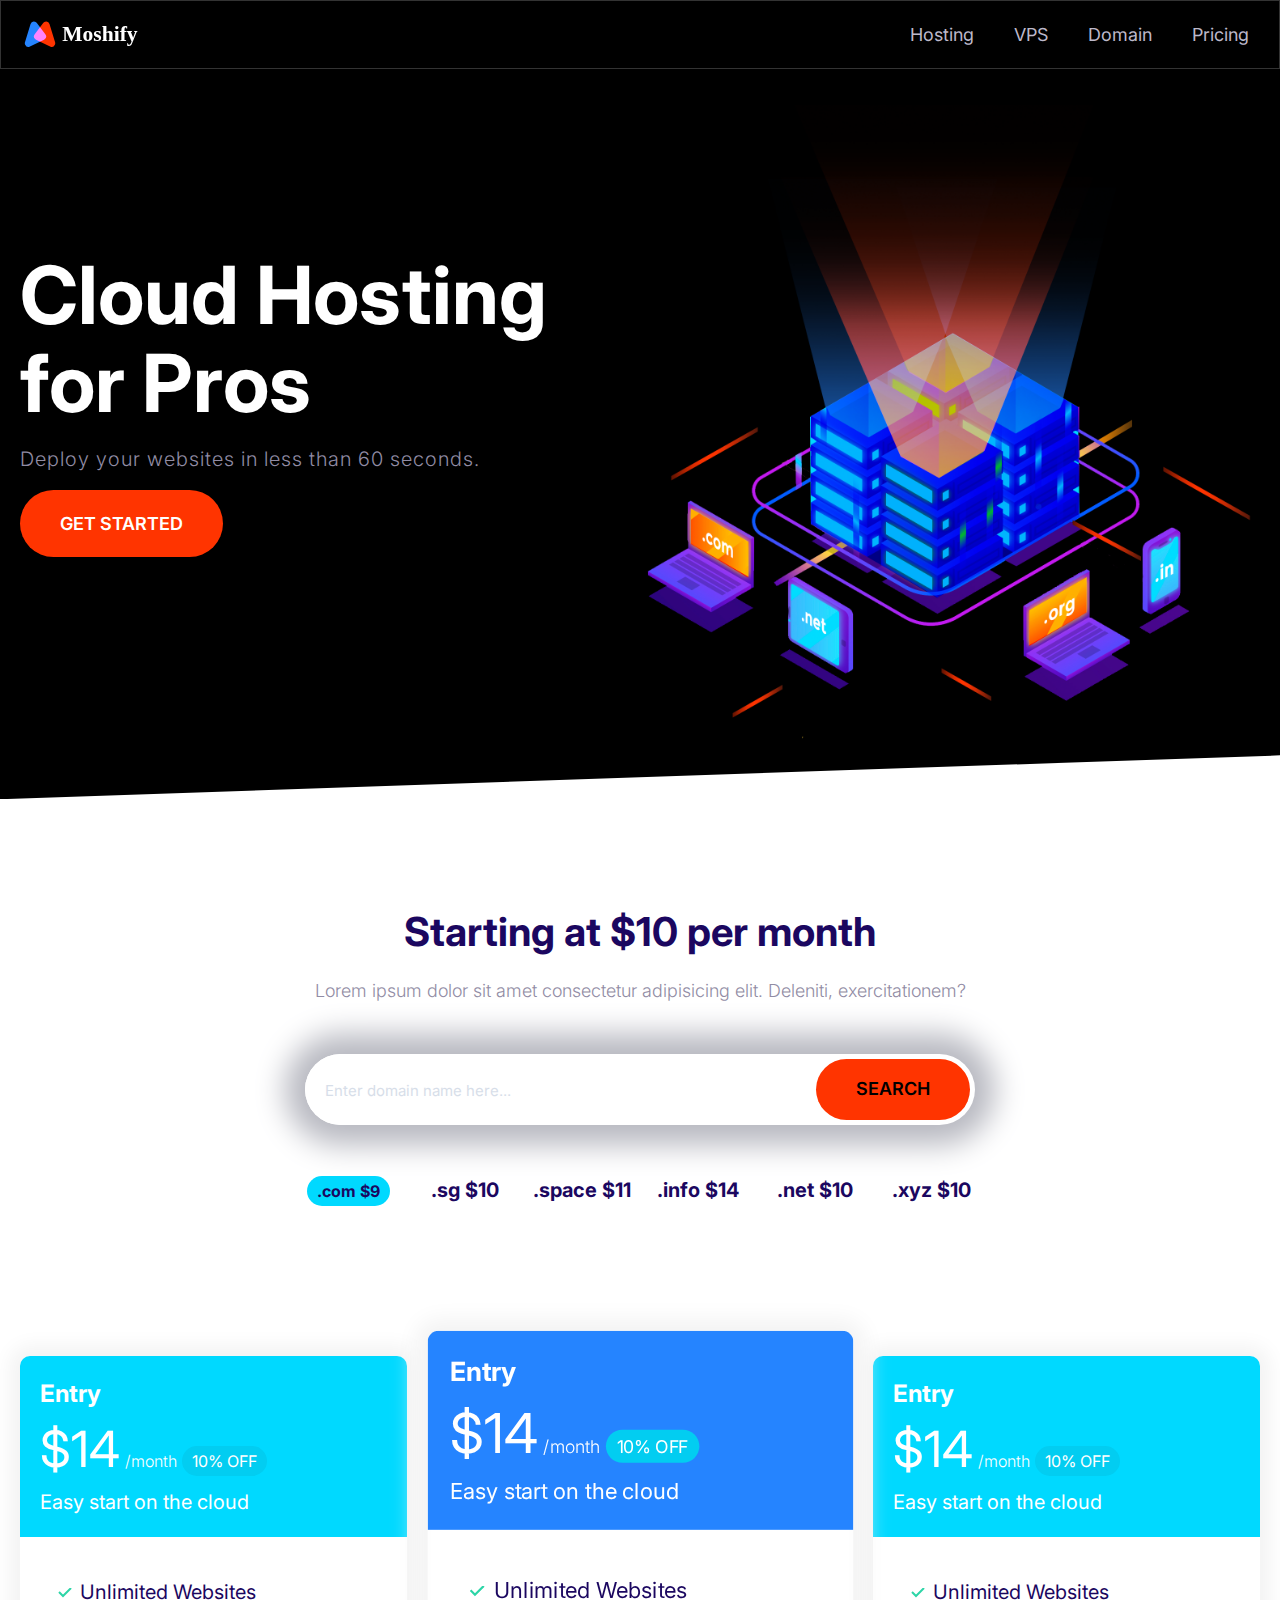
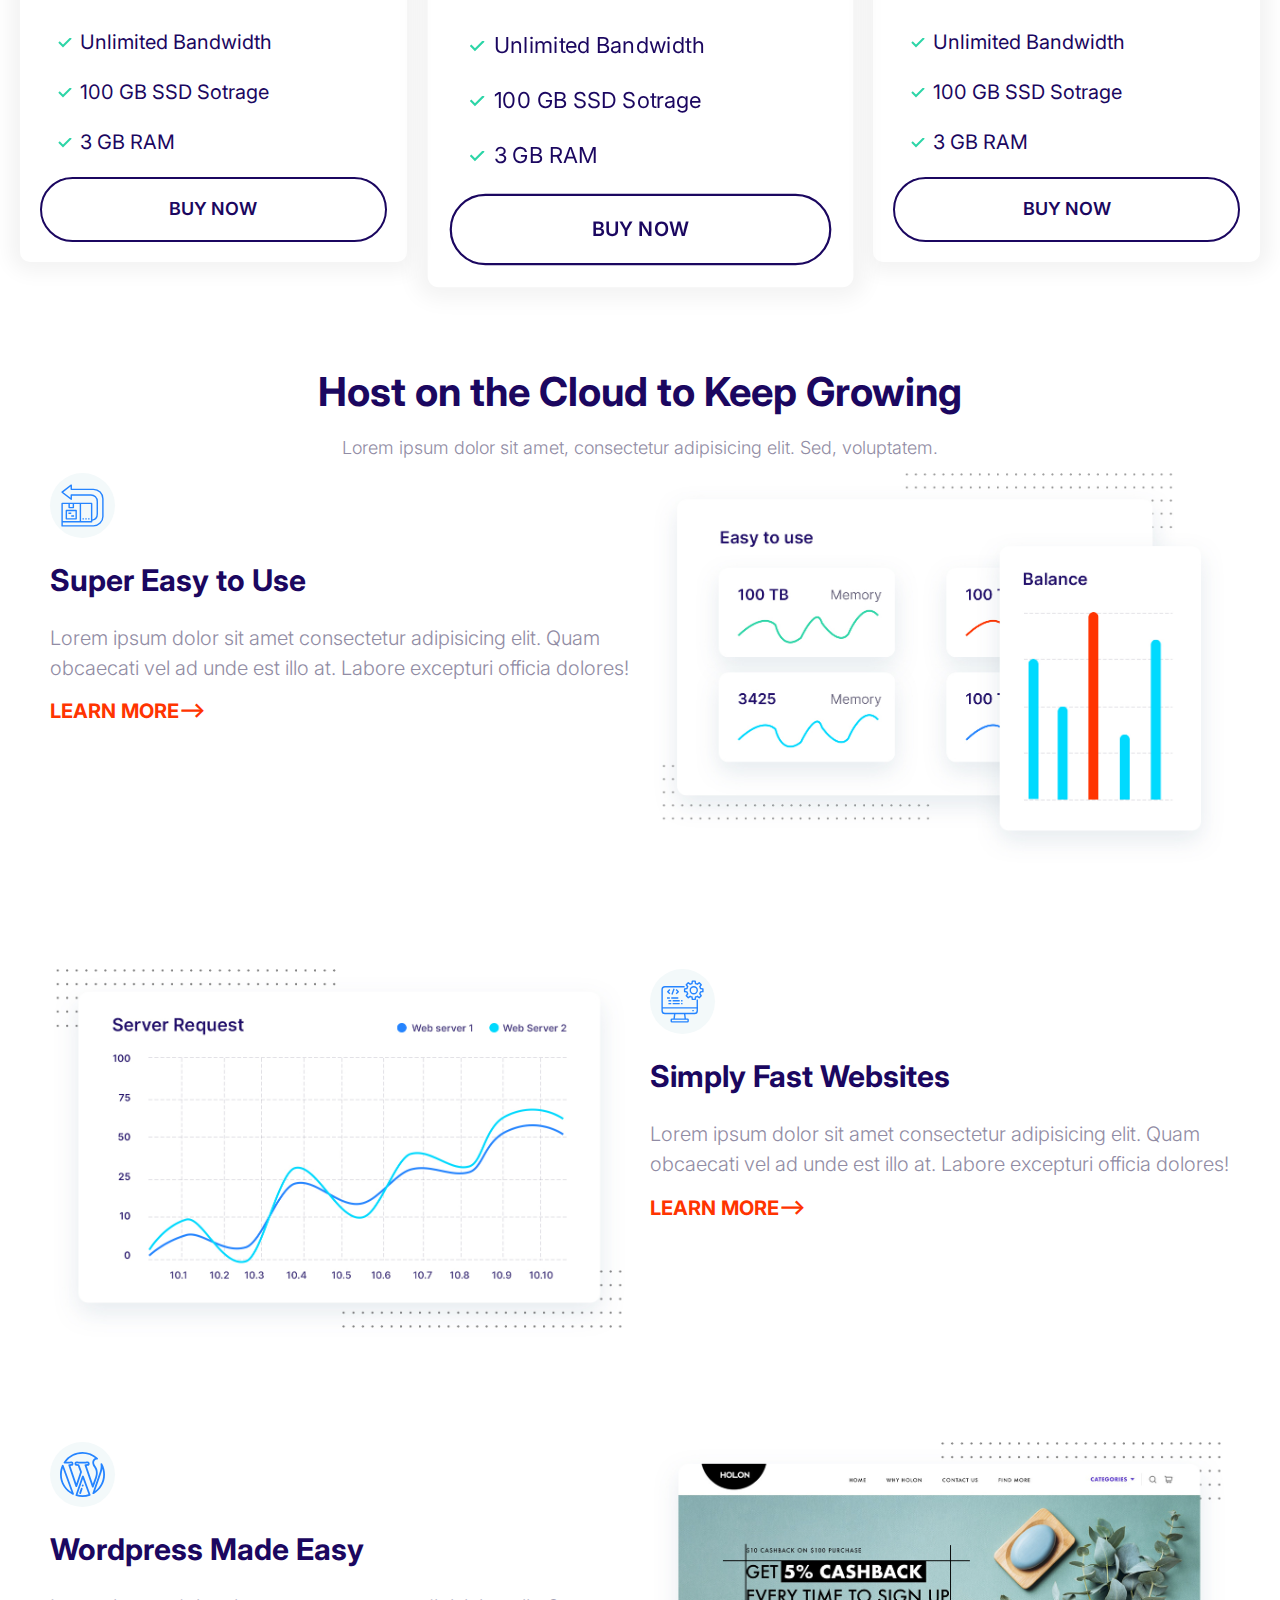
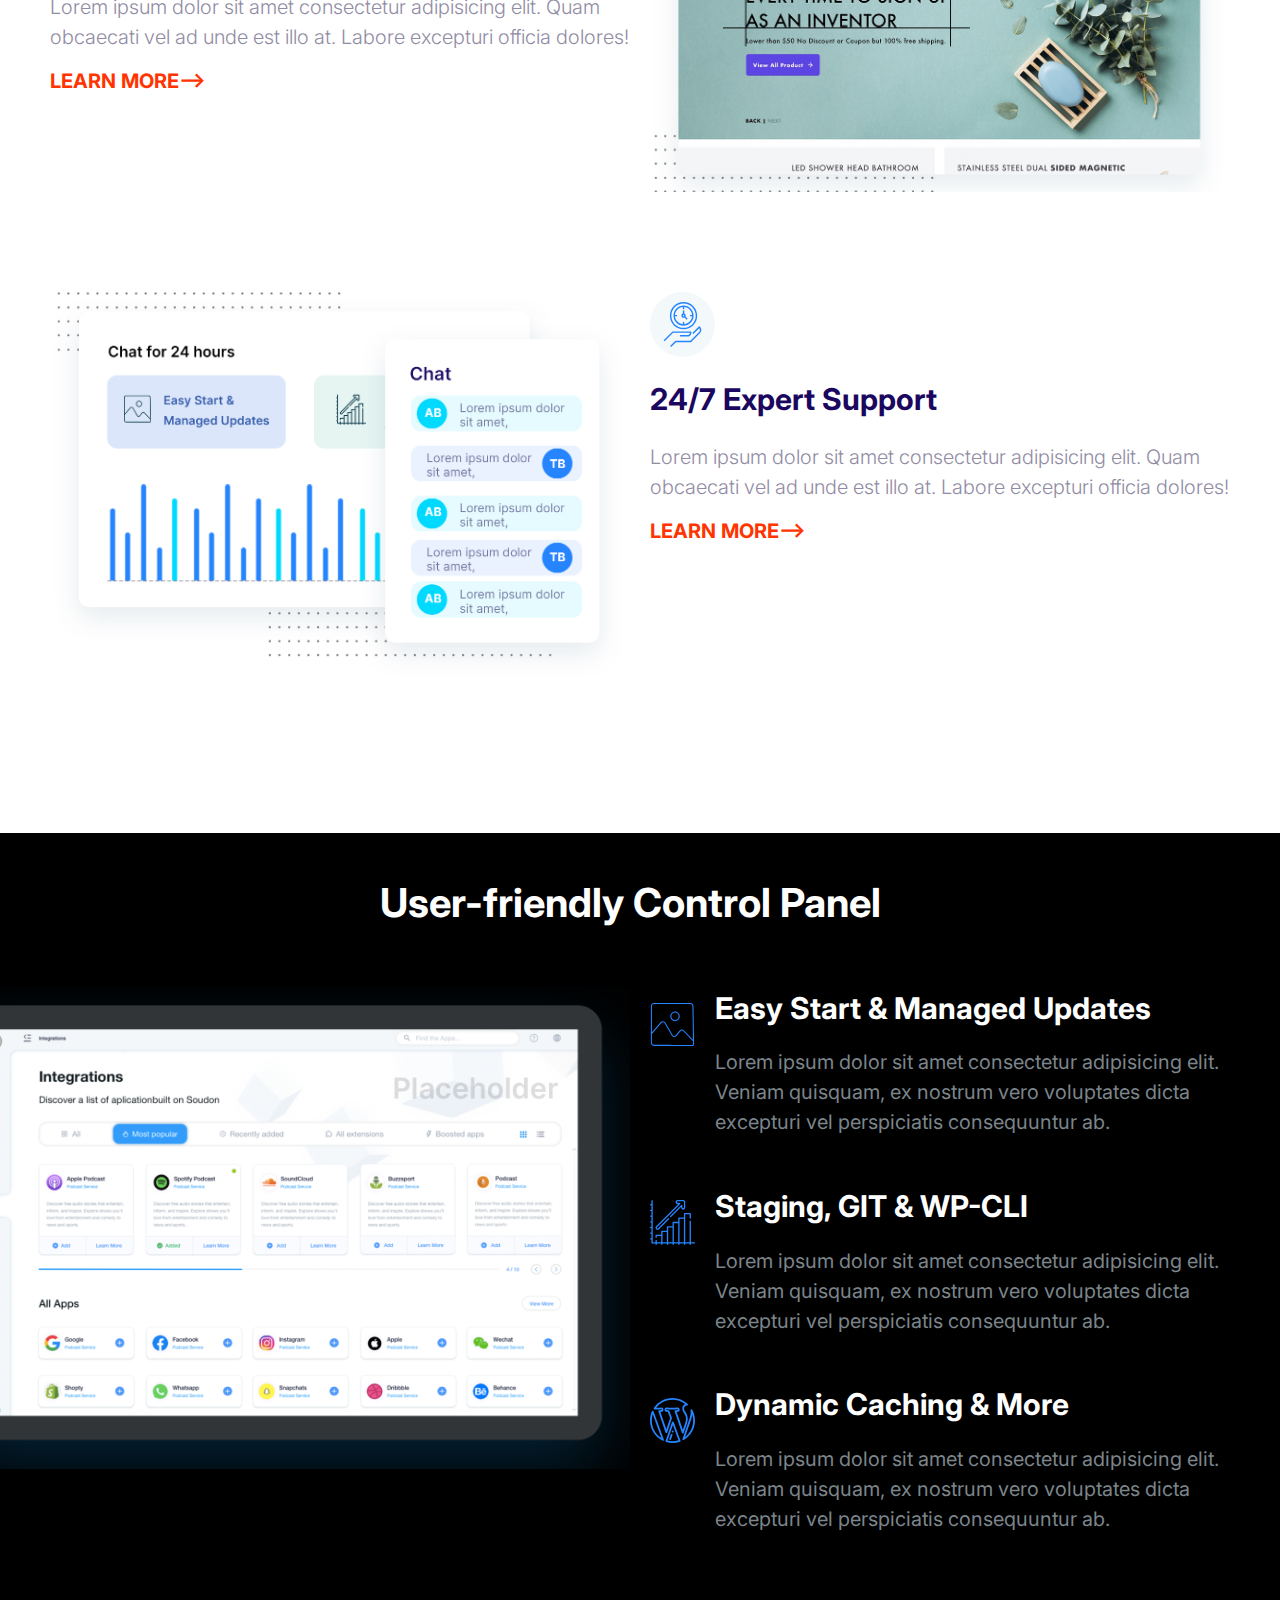
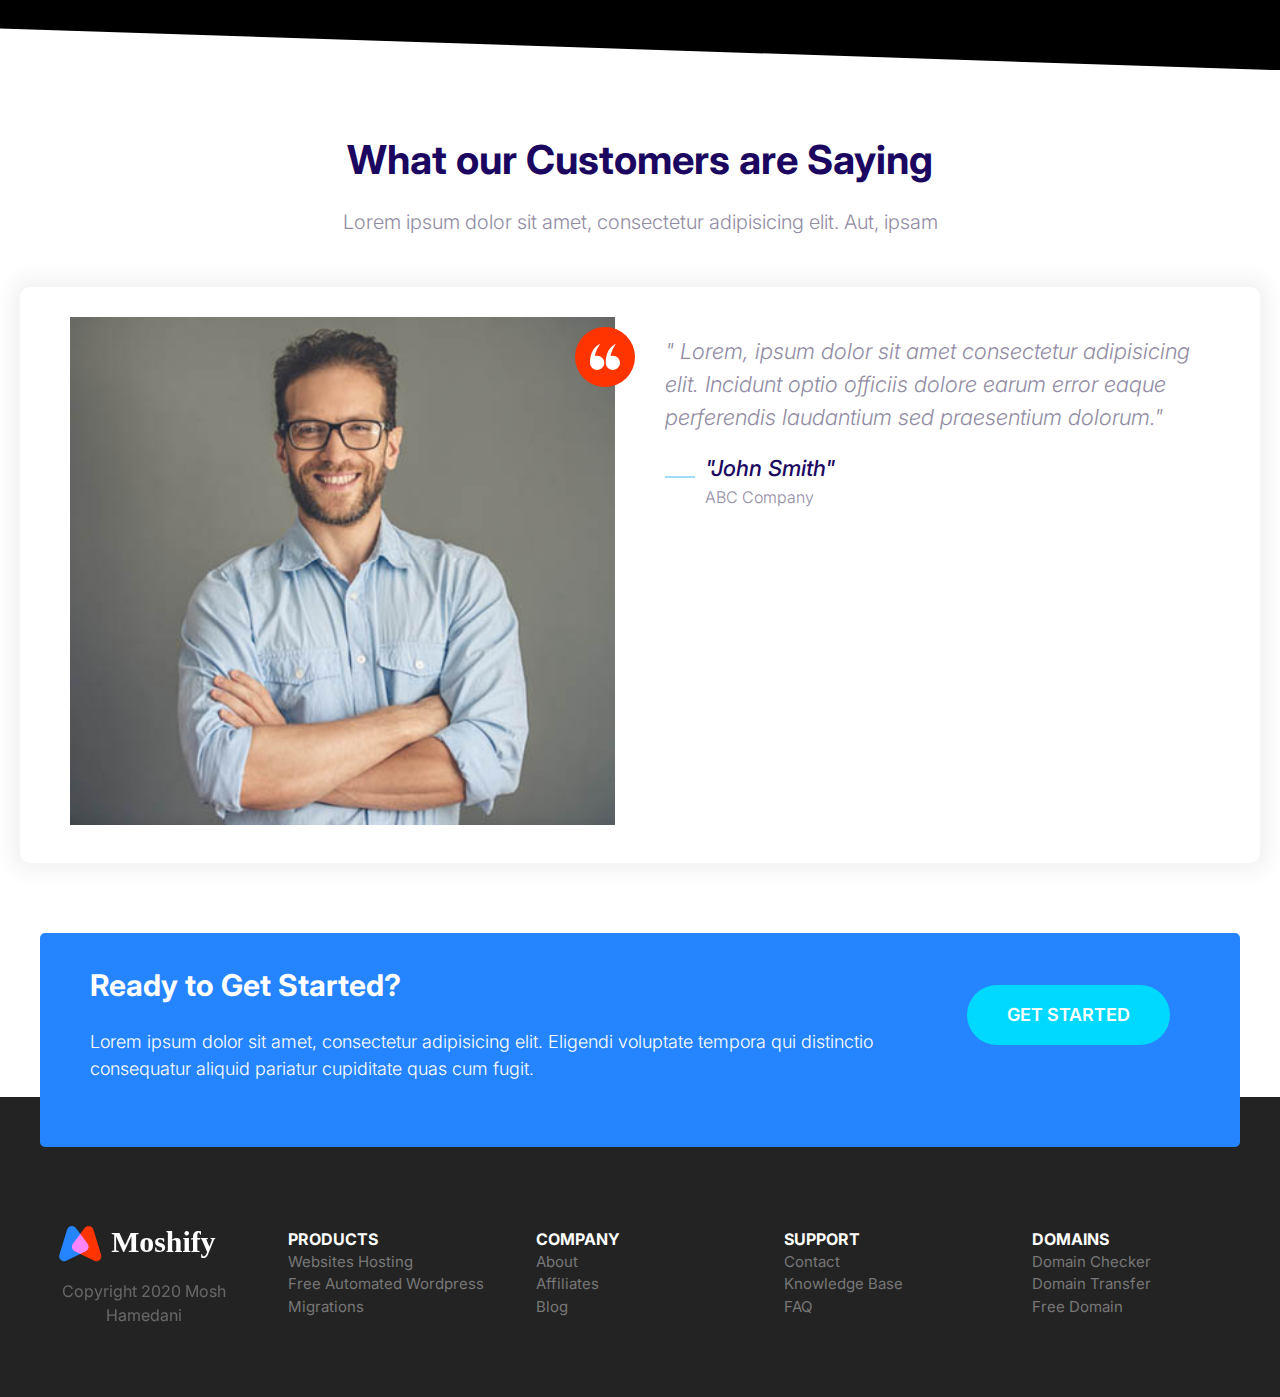
==== commit 3e95b4cb: "finish" ====
--- a/components/index.html
+++ b/components/index.html
@@ -290,12 +290,73 @@
 						</div>
 				</article>
 		 </section>
-		 <section class="container7">
-			 <div>
-				 <h3>Ready to Get Started?</h3>
-				 <h2> Lorem ipsum dolor sit amet, consectetur adipisicing elit. Eligendi voluptate tempora qui distinctio consequatur aliquid pariatur cupiditate quas cum fugit. </h2>
-			 </div>
-			 <button class="btn btn-primary">get started</button>
+		 <section class="container7-overlap">
+			 <section class="container7">
+						  <div>
+							  <h3>Ready to Get Started?</h3>
+							  <h2> Lorem ipsum dolor sit amet, consectetur adipisicing elit. Eligendi voluptate tempora qui distinctio consequatur aliquid pariatur cupiditate quas cum fugit. </h2>
+						  </div>
+						  <button class="btn btn-primary">get started</button>
+			 </section>
+		 </section>
+		 <section class="container8">
+			 <section class="container8-list collapsible">
+				 <div class="footer-products">
+					 <h3>PRODUCTS</h3>
+					 <svg class="icon chevron">
+						<use xlink:href="../icons/sprite.svg#chevron"></use>
+					</svg>
+				 </div>
+				 <ul class="footer-products-list">
+					 <li>Websites Hosting</li>
+					 <li>Free Automated Wordpress</li>
+					 <li>Migrations</li>
+				 </ul>
+			 </section>
+			 <section class="container8-list collapsible">
+				 <div class="footer-products">
+					 <h3>COMPANY</h3>
+					 <svg class="icon chevron">
+						<use xlink:href="../icons/sprite.svg#chevron"></use>
+					</svg>
+				 </div>
+				 <ul class="footer-products-list">
+					 <li>About</li>
+					 <li>Affiliates</li>
+					 <li>Blog</li>
+				 </ul>
+			 </section>
+			  <section class="container8-list collapsible">
+				 <div class="footer-products">
+					 <h3>SUPPORT</h3>
+					 <svg class="icon chevron">
+						<use xlink:href="../icons/sprite.svg#chevron"></use>
+					</svg>
+				 </div>
+				 <ul class="footer-products-list">
+					 <li>Contact</li>
+					 <li>Knowledge Base</li>
+					 <li>FAQ</li>
+				 </ul>
+			 </section>
+			 <section class="container8-list collapsible">
+				 <div class="footer-products">
+					 <h3>DOMAINS</h3>
+					 <svg class="icon chevron">
+						<use xlink:href="../icons/sprite.svg#chevron"></use>
+					</svg>
+				 </div>
+				 <ul class="footer-products-list">
+					 <li>Domain Checker</li>
+					 <li>Domain Transfer</li>
+					 <li>Free Domain</li>
+				 </ul>
+
+			 </section>
+			 <section class="footer-logo">
+				 <img src="../icons/logo.svg" alt="logo">
+				 <h3>Copyright 2020 Mosh Hamedani</h3>
+				</section>
 		 </section>
 		<script src="../js/main.js"></script>
 	</body>
--- a/css/style.css
+++ b/css/style.css
@@ -17,7 +17,6 @@
 	font-size: 2rem;
 	line-height: 1.5;
 	font-family: Inter, Arial, Helvetica, sans-serif;
-	height: 1500vh;
 }
 
 h1 {
@@ -595,8 +594,104 @@
 }
 @media screen and (min-width: 768px) {
 	.container7 {
+		border-radius: 5px;
 		grid-template-columns: 1fr auto;
 		align-items: center;
 		text-align: start;
-	}
-}
+		transform: translateY(5rem);
+	}
+}
+@media screen and (min-width: 1024px) {
+	.container7-overlap {
+		padding: 0 4rem;
+	}
+}
+/* section8 */
+.container8 {
+	padding: 10rem 4rem 5rem;
+	display: grid;
+	background-color: #232323;
+}
+.container8-list {
+	border-bottom: 1px solid #393939;
+	padding: 2rem;
+}
+.container8 h3 {
+	margin-top: 0;
+	color: #fff;
+	margin-bottom: 0;
+	font-size: 2.5rem;
+}
+.container8 li {
+	color: #777;
+	transition: color 0.3s;
+}
+.container8 li:hover {
+	color: #fff;
+}
+.footer-products {
+	margin-top: 1rem;
+	display: flex;
+	justify-content: space-between;
+}
+.footer-products-list {
+	margin: 0;
+	list-style: none;
+	padding-left: 0;
+	overflow: hidden;
+}
+.chevron {
+	transition: transform 0.2s;
+}
+.collapsible .chevron {
+	transform: rotate(-90deg);
+}
+.collapsible .footer-products-list {
+	max-height: 0;
+	transition: max-height 0.3s;
+}
+.collapsible--expanded .chevron {
+	transform: none;
+}
+.collapsible--expanded .footer-products-list {
+	max-height: 100vh;
+}
+.footer-logo {
+	padding: 5rem 2rem;
+	text-align: center;
+}
+.footer-logo img {
+	max-width: 230px;
+	width: 100%;
+}
+.footer-logo h3 {
+	font-size: 2.1rem;
+	color: #fff;
+	opacity: 0.3;
+	font-weight: 400;
+}
+@media screen and (min-width: 768px) {
+	.container8 {
+		grid-template-columns: repeat(auto-fit, minmax(10rem, 1fr));
+		padding: 10rem 2rem 5rem;
+	}
+	.container8 h3 {
+		font-size: 1.6rem;
+	}
+	.container8 li {
+		font-size: 1.5rem;
+	}
+	.chevron {
+		display: none;
+	}
+	.collapsible .footer-products-list {
+		max-height: 100vh;
+	}
+	.container8-list {
+		border: 0;
+	}
+	.footer-logo {
+		order: -1;
+		padding: 20px;
+	}
+}
